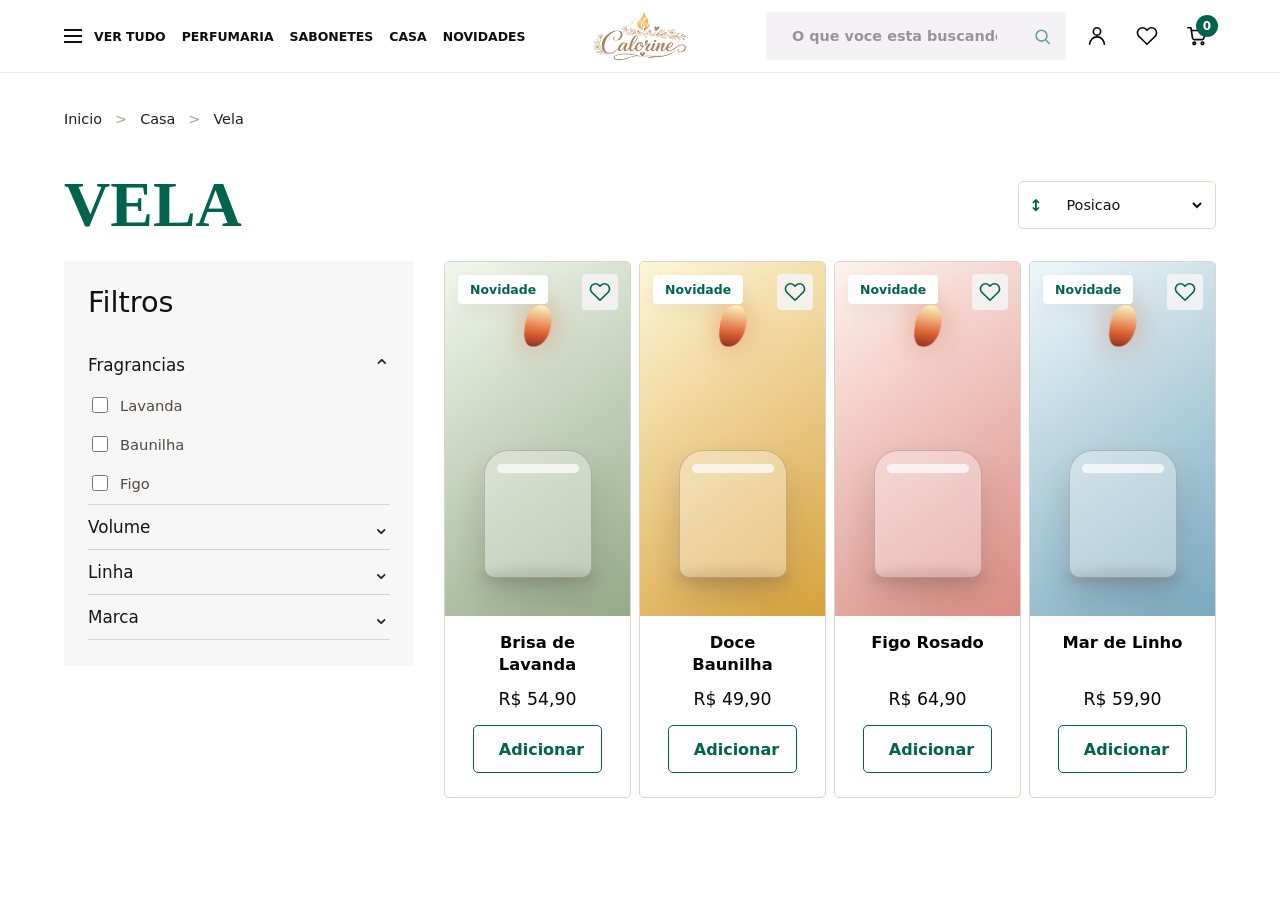
==== index.html @ 2217dedf "first commit" ====
<!doctype html>
<html lang="pt-BR">
  <head>
    <meta charset="UTF-8" />
    <meta name="viewport" content="width=device-width, initial-scale=1.0" />
    <title>Colorine Velas</title>
    <link rel="stylesheet" href="styles.css" />
  </head>
  <body>
    <header class="topbar">
      <nav class="nav-categories" aria-label="Categorias principais">
        <a href="#shop" class="menu-link" data-route="shop" aria-label="Ver tudo">
          <span class="hamburger" aria-hidden="true"></span>
          Ver tudo
        </a>
        <a href="#shop">Perfumaria</a>
        <a href="#shop">Sabonetes</a>
        <a href="#shop">Casa</a>
        <a href="#shop">Novidades</a>
        <a href="#shop">Namorados</a>
        <a href="#admin" class="admin-only" data-route="admin">Velas</a>
      </nav>

      <a class="brand" href="#shop" aria-label="Colorine Velas">
        <img class="brand-logo" src="logo-colorine-transparent.png" alt="Colorine Velas" />
      </a>

      <div class="header-tools">
        <label class="search-box header-search">
          <input id="searchInput" type="search" placeholder="O que voce esta buscando hoje?" />
          <svg aria-hidden="true" viewBox="0 0 24 24">
            <path d="m21 21-4.4-4.4" />
            <circle cx="11" cy="11" r="7" />
          </svg>
        </label>
        <a href="#login" class="header-icon guest-only" data-route="login" aria-label="Entrar">
          <svg aria-hidden="true" viewBox="0 0 24 24"><path d="M20 21a8 8 0 0 0-16 0" /><circle cx="12" cy="7" r="4" /></svg>
        </a>
        <a href="#account" class="header-icon logged-only" data-route="account" aria-label="Minha conta">
          <svg aria-hidden="true" viewBox="0 0 24 24"><path d="M20 21a8 8 0 0 0-16 0" /><circle cx="12" cy="7" r="4" /></svg>
        </a>
        <button class="header-icon logged-only" id="menuLogoutButton" type="button" aria-label="Sair">
          <svg aria-hidden="true" viewBox="0 0 24 24"><path d="M9 21H5a2 2 0 0 1-2-2V5a2 2 0 0 1 2-2h4" /><path d="m16 17 5-5-5-5" /><path d="M21 12H9" /></svg>
        </button>
        <button class="header-icon favorite-button" type="button" aria-label="Favoritos">
          <svg aria-hidden="true" viewBox="0 0 24 24"><path d="M20.8 4.6a5.5 5.5 0 0 0-7.8 0L12 5.6l-1-1a5.5 5.5 0 0 0-7.8 7.8l1 1L12 21l7.8-7.6 1-1a5.5 5.5 0 0 0 0-7.8Z" /></svg>
        </button>
        <button class="cart-button header-icon" id="openCart" type="button" aria-label="Abrir carrinho">
          <svg aria-hidden="true" viewBox="0 0 24 24">
            <path d="M6.2 6h15l-1.7 8.4a2 2 0 0 1-2 1.6H9.1a2 2 0 0 1-2-1.6L5.4 3H2" />
            <circle cx="9" cy="20" r="1.4" />
            <circle cx="18" cy="20" r="1.4" />
          </svg>
          <span id="cartCount">0</span>
        </button>
      </div>
    </header>

    <main>
<section class="screen active shop-screen" id="shopScreen" data-screen="shop">
        <div class="breadcrumb" aria-label="Caminho">
          <a href="#shop">Inicio</a>
          <span>Casa</span>
          <strong>Vela</strong>
        </div>

        <div class="shop-heading">
          <h1>VELA</h1>
          <label class="sort-box">
            <span aria-hidden="true">↕</span>
            <select aria-label="Ordenar produtos">
              <option>Posicao</option>
              <option>Menor preco</option>
              <option>Maior preco</option>
              <option>Novidades</option>
            </select>
          </label>
        </div>

        <div class="shop-layout">
          <aside class="filter-panel" aria-label="Filtros de produtos">
            <h2>Filtros</h2>
            <details open>
              <summary>Fragrancias</summary>
              <label><input type="checkbox" /> Lavanda</label>
              <label><input type="checkbox" /> Baunilha</label>
              <label><input type="checkbox" /> Figo</label>
            </details>
            <details>
              <summary>Volume</summary>
              <label><input type="checkbox" /> 120g</label>
              <label><input type="checkbox" /> 250g</label>
            </details>
            <details>
              <summary>Linha</summary>
              <label><input type="checkbox" /> Classica</label>
              <label><input type="checkbox" /> Presente</label>
            </details>
            <details>
              <summary>Marca</summary>
              <label><input type="checkbox" /> Colorine</label>
            </details>
          </aside>

          <div class="product-grid" id="productGrid"></div>
        </div>
      </section>

      <section class="screen" id="adminScreen" data-screen="admin">
        <div class="section-heading">
          <div>
            <p class="eyebrow">gestao</p>
            <h2>Cadastro de velas</h2>
          </div>
          <span class="session-pill" id="sessionPill">Visitante</span>
        </div>

        <div class="admin-locked" id="adminLocked">
          <p class="eyebrow">acesso restrito</p>
          <h3>Somente administradores podem cadastrar velas.</h3>
          <p class="muted">Entre com a conta administrativa para liberar esta area.</p>
          <a class="primary-action" href="#login">Ir para login</a>
        </div>

        <div class="admin-layout" id="adminLayout">
          <form class="admin-form" id="productForm">
            <input type="hidden" id="productId" />
            <input type="hidden" id="productImageCurrent" />
            <label>
              Nome da vela
              <input id="productName" required maxlength="48" placeholder="Ex: Brisa de Lavanda" />
            </label>
            <label>
              Aroma
              <input id="productScent" required maxlength="48" placeholder="Lavanda, baunilha, capim-limao" />
            </label>
            <div class="field-row">
              <label>
                Preco
                <input id="productPrice" required min="1" step="0.01" type="number" placeholder="49.90" />
              </label>
              <label>
                Estoque
                <input id="productStock" required min="0" step="1" type="number" placeholder="12" />
              </label>
            </div>
            <label>
              Familia de cor
              <select id="productColor">
                <option value="rose">Rosa queimado</option>
                <option value="sage">Verde sÃ¡lvia</option>
                <option value="honey">Mel</option>
                <option value="clay">Argila</option>
                <option value="ocean">Azul suave</option>
              </select>
            </label>
            <label>
              Descricao
              <textarea id="productDescription" required maxlength="160" placeholder="Conte o clima, o tamanho e a proposta da vela"></textarea>
            </label>
            <label>
              Imagem da vela
              <input id="productImage" type="file" accept="image/*" />
            </label>
            <div class="image-preview" id="productImagePreview">Sem imagem selecionada</div>
            <div class="form-actions">
              <button class="primary-action" type="submit">Salvar vela</button>
              <button class="ghost-action" id="clearForm" type="button">Limpar</button>
            </div>
            <p class="form-message" id="productMessage"></p>
          </form>

          <div class="admin-list" id="adminList"></div>
        </div>
      </section>

      <section class="screen" id="loginScreen" data-screen="login">
        <div class="auth-panel">
          <div class="auth-copy">
            <p class="eyebrow">acesso</p>
            <h2>Entrar na loja</h2>
            <p class="muted">Entre com uma conta cadastrada para acompanhar pedidos e agilizar o checkout.</p>
            <a class="auth-switch" href="#register">Ainda nao tenho conta</a>
          </div>
          <form id="loginForm" class="auth-form">
            <label>
              E-mail
              <input id="loginEmail" required type="email" placeholder="voce@email.com" />
            </label>
            <label>
              Senha
              <input id="loginPassword" required minlength="6" type="password" placeholder="Sua senha" />
            </label>
            <button class="primary-action" type="submit">Entrar</button>
            <button class="ghost-action" id="logoutButton" type="button">Sair</button>
            <p class="hint-text">Admin teste: admin@colorine.com / admin123</p>
            <p class="form-message" id="loginMessage"></p>
          </form>
        </div>
      </section>

      <section class="screen" id="registerScreen" data-screen="register">
        <div class="auth-panel">
          <div class="auth-copy">
            <p class="eyebrow">cadastro de usuario</p>
            <h2>Criar conta</h2>
            <p class="muted">Cadastre os dados principais para simular uma area de cliente da loja.</p>
            <a class="auth-switch" href="#login">Ja tenho conta</a>
          </div>
          <form id="registerForm" class="auth-form">
            <div class="field-row">
              <label>
                Nome
                <input id="registerName" required maxlength="70" placeholder="Seu nome" />
              </label>
              <label>
                Telefone
                <input id="registerPhone" required inputmode="tel" maxlength="20" placeholder="(11) 99999-9999" />
              </label>
            </div>
            <label>
              E-mail
              <input id="registerEmail" required type="email" placeholder="voce@email.com" />
            </label>
            <div class="field-row">
              <label>
                Senha
                <input id="registerPassword" required minlength="6" type="password" placeholder="Minimo 6 caracteres" />
              </label>
              <label>
                Confirmar senha
                <input id="registerPasswordConfirm" required minlength="6" type="password" placeholder="Repita a senha" />
              </label>
            </div>
            <div class="address-block">
              <div class="field-row address-zip-row">
                <label>
                  CEP
                  <input id="registerCep" required inputmode="numeric" maxlength="9" placeholder="00000-000" autocomplete="postal-code" />
                </label>
                <label>
                  Numero
                  <input id="registerNumber" required maxlength="12" placeholder="123" autocomplete="address-line2" />
                </label>
              </div>
              <label>
                Rua
                <input id="registerStreet" required maxlength="90" placeholder="Rua" autocomplete="address-line1" />
              </label>
              <div class="field-row">
                <label>
                  Bairro
                  <input id="registerNeighborhood" required maxlength="50" placeholder="Bairro" />
                </label>
                <label>
                  Complemento
                  <input id="registerComplement" maxlength="50" placeholder="Apto, bloco, referencia" />
                </label>
              </div>
              <div class="field-row city-state-row">
                <label>
                  Cidade
                  <input id="registerCity" required maxlength="50" placeholder="Cidade" autocomplete="address-level2" />
                </label>
                <label>
                  UF
                  <input id="registerState" required maxlength="2" placeholder="SP" autocomplete="address-level1" />
                </label>
              </div>
              <p class="hint-text" id="cepMessage">Digite o CEP para preencher o endereco.</p>
            </div>
            <label class="check-field">
              <input id="registerMarketing" type="checkbox" />
              <span>Quero receber novidades e colecoes especiais.</span>
            </label>
            <button class="primary-action" type="submit">Criar conta</button>
            <p class="form-message" id="registerMessage"></p>
          </form>
        </div>
      </section>

      <section class="screen" id="accountScreen" data-screen="account">
        <div class="auth-panel">
          <div class="auth-copy">
            <p class="eyebrow">minha conta</p>
            <h2 id="accountTitle">Conta</h2>
            <p class="muted">Confira os dados da sessao atual e acesse as areas disponiveis para o seu perfil.</p>
          </div>
          <div class="account-summary">
            <div>
              <span>Nome</span>
              <strong id="accountName">-</strong>
            </div>
            <div>
              <span>E-mail</span>
              <strong id="accountEmail">-</strong>
            </div>
            <div>
              <span>Telefone</span>
              <strong id="accountPhone">-</strong>
            </div>
            <div class="account-address-card">
              <span>Endereco</span>
              <div class="account-address-grid">
                <div>
                  <small>CEP</small>
                  <strong id="accountAddressCep">-</strong>
                </div>
                <div>
                  <small>Rua</small>
                  <strong id="accountAddressStreet">-</strong>
                </div>
                <div>
                  <small>Numero</small>
                  <strong id="accountAddressNumber">-</strong>
                </div>
                <div>
                  <small>Bairro</small>
                  <strong id="accountAddressNeighborhood">-</strong>
                </div>
                <div>
                  <small>Complemento</small>
                  <strong id="accountAddressComplement">-</strong>
                </div>
                <div>
                  <small>Cidade/UF</small>
                  <strong id="accountAddressCityState">-</strong>
                </div>
              </div>
            </div>
            <div>
              <span>Perfil</span>
              <strong id="accountRole">-</strong>
            </div>
            <div class="form-actions">
              <a class="primary-action" href="#shop">Ir para loja</a>
              <a class="secondary-action admin-only" href="#admin">Cadastrar velas</a>
            </div>
          </div>
        </div>
      </section>
    </main>

    <aside class="cart-drawer" id="cartDrawer" aria-hidden="true">
      <div class="cart-panel" role="dialog" aria-modal="true" aria-label="Carrinho">
        <div class="cart-header">
          <div>
            <p class="eyebrow">pedido</p>
            <h2>Carrinho</h2>
          </div>
          <button class="icon-button" id="closeCart" type="button" aria-label="Fechar carrinho">
            <svg aria-hidden="true" viewBox="0 0 24 24">
              <path d="M18 6 6 18M6 6l12 12" />
            </svg>
          </button>
        </div>

        <div class="cart-items" id="cartItems"></div>

        <form class="checkout" id="checkoutForm">
          <div class="totals">
            <span>Total</span>
            <strong id="cartTotal">R$ 0,00</strong>
          </div>
          <label>
            Forma de pagamento
            <select id="paymentMethod">
              <option value="pix">Pix</option>
              <option value="card">Cartao de credito</option>
              <option value="boleto">Boleto</option>
            </select>
          </label>
          <label>
            Entrega
            <input id="deliveryAddress" required placeholder="Rua, numero, bairro e cidade" />
          </label>
          <button class="primary-action" type="submit">Finalizar pedido</button>
          <p class="checkout-message" id="checkoutMessage"></p>
        </form>
      </div>
    </aside>

    <template id="productTemplate">
      <article class="product-card">
        <div class="product-art">
          <span class="product-badge">Novidade</span>
          <button class="product-favorite" type="button" aria-label="Adicionar aos favoritos">
            <svg aria-hidden="true" viewBox="0 0 24 24"><path d="M20.8 4.6a5.5 5.5 0 0 0-7.8 0L12 5.6l-1-1a5.5 5.5 0 0 0-7.8 7.8l1 1L12 21l7.8-7.6 1-1a5.5 5.5 0 0 0 0-7.8Z" /></svg>
          </button>
          <img class="product-photo" alt="" />
          <span class="product-flame"></span>
          <span class="product-jar"></span>
        </div>
        <div class="product-info">
          <span class="tag"></span>
          <h3></h3>
          <p></p>
          <div class="product-footer">
            <strong></strong>
            <button type="button">
              <svg aria-hidden="true" viewBox="0 0 24 24"><path d="M6 7h12l-1 13H7L6 7Z" /><path d="M9 7a3 3 0 0 1 6 0" /></svg>
              <span>Adicionar</span>
            </button>
          </div>
        </div>
      </article>
    </template>

    <script src="app.js"></script>
  </body>
</html>
---- styles.css ----
:root {
  --ink: #25211d;
  --muted: #756d65;
  --paper: #fffaf4;
  --panel: #ffffff;
  --line: #eadfd2;
  --accent: #a74435;
  --accent-strong: #7e2f25;
  --sage: #7f9673;
  --honey: #d8a744;
  --ocean: #6f9bb5;
  --shadow: 0 24px 60px rgba(58, 40, 25, 0.14);
}

* {
  box-sizing: border-box;
}

html {
  scroll-behavior: smooth;
}

body {
  margin: 0;
  min-height: 100vh;
  background: var(--paper);
  color: var(--ink);
  font-family: Inter, ui-sans-serif, system-ui, -apple-system, BlinkMacSystemFont, "Segoe UI", sans-serif;
}

button,
input,
select,
textarea {
  font: inherit;
}

a {
  color: inherit;
  text-decoration: none;
}

.topbar {
  position: sticky;
  top: 0;
  z-index: 20;
  display: flex;
  align-items: center;
  justify-content: space-between;
  gap: 18px;
  min-height: 112px;
  padding: 8px clamp(18px, 4vw, 56px);
  border-bottom: 1px solid rgba(234, 223, 210, 0.82);
  background: rgba(255, 250, 244, 0.92);
  backdrop-filter: blur(18px);
}

.brand {
  display: inline-flex;
  align-items: center;
  min-width: 300px;
}

.brand-logo {
  display: block;
  width: clamp(250px, 24vw, 330px);
  height: 96px;
  object-fit: contain;
  object-position: left center;
  filter: drop-shadow(0 5px 10px rgba(92, 63, 39, 0.12));
}

.nav-tabs {
  display: inline-flex;
  align-items: center;
  gap: 4px;
  padding: 4px;
  border: 1px solid var(--line);
  border-radius: 999px;
  background: #fff;
}

.nav-link {
  min-width: 82px;
  padding: 9px 14px;
  border: 0;
  border-radius: 999px;
  background: transparent;
  color: var(--muted);
  cursor: pointer;
  font-size: 0.92rem;
  text-align: center;
}

.nav-link.active {
  background: var(--ink);
  color: #fff;
}

.nav-button {
  font-weight: 400;
}

.cart-button,
.icon-button {
  display: inline-grid;
  place-items: center;
  border: 1px solid var(--line);
  background: #fff;
  color: var(--ink);
  cursor: pointer;
}

.cart-button {
  position: relative;
  width: 48px;
  height: 48px;
  border-radius: 50%;
}

.cart-button svg,
.icon-button svg,
.search-box svg {
  width: 21px;
  height: 21px;
  fill: none;
  stroke: currentColor;
  stroke-width: 2;
  stroke-linecap: round;
  stroke-linejoin: round;
}

.cart-button span {
  position: absolute;
  right: -4px;
  top: -4px;
  min-width: 22px;
  height: 22px;
  padding: 0 6px;
  border-radius: 999px;
  background: var(--accent);
  color: #fff;
  font-size: 0.75rem;
  font-weight: 800;
  line-height: 22px;
}

main {
  padding-bottom: 64px;
}

.hero {
  display: grid;
  grid-template-columns: minmax(0, 1fr) minmax(320px, 0.78fr);
  gap: clamp(28px, 6vw, 80px);
  align-items: center;
  min-height: calc(100vh - 260px);
  padding: clamp(34px, 5vw, 58px) clamp(18px, 4vw, 56px);
  border-bottom: 1px solid var(--line);
}

.hero h1 {
  max-width: 680px;
  margin: 0;
  font-size: clamp(3.4rem, 9vw, 7.9rem);
  line-height: 0.9;
  letter-spacing: 0;
}

.hero p:not(.eyebrow) {
  max-width: 560px;
  color: var(--muted);
  font-size: 1.18rem;
  line-height: 1.7;
}

.hero-actions,
.form-actions {
  display: flex;
  flex-wrap: wrap;
  gap: 12px;
  align-items: center;
  margin-top: 28px;
}

.primary-action,
.secondary-action,
.ghost-action,
.product-footer button {
  display: inline-flex;
  align-items: center;
  justify-content: center;
  min-height: 46px;
  padding: 0 18px;
  border: 1px solid transparent;
  border-radius: 8px;
  cursor: pointer;
  font-weight: 800;
}

.primary-action,
.product-footer button {
  background: var(--accent);
  color: #fff;
}

.primary-action:hover,
.product-footer button:hover {
  background: var(--accent-strong);
}

.secondary-action,
.ghost-action {
  border-color: var(--line);
  background: #fff;
  color: var(--ink);
}

.hero-visual {
  min-height: 500px;
  border-left: 1px solid var(--line);
}

.candle-scene {
  position: relative;
  height: min(52vh, 520px);
  min-height: 440px;
  overflow: hidden;
}

.jar,
.flame,
.label-card {
  position: absolute;
  display: block;
}

.jar {
  bottom: 10%;
  border: 1px solid rgba(69, 52, 38, 0.2);
  border-radius: 28px 28px 12px 12px;
  box-shadow: var(--shadow);
}

.jar::before {
  content: "";
  position: absolute;
  inset: 13px 14px auto;
  height: 10px;
  border-radius: 999px;
  background: rgba(255, 255, 255, 0.65);
}

.jar-tall {
  left: 18%;
  width: 160px;
  height: 310px;
  background: linear-gradient(#f5d2c8, #b95146);
}

.jar-short {
  right: 10%;
  width: 190px;
  height: 230px;
  background: linear-gradient(#d8e0ce, #78926b);
}

.jar-round {
  left: 48%;
  bottom: 4%;
  width: 150px;
  height: 170px;
  background: linear-gradient(#ffe3a8, #d9a43c);
}

.flame {
  width: 38px;
  height: 62px;
  border-radius: 56% 44% 62% 38%;
  background: linear-gradient(#fff8b6, #e05c2c 64%, #9f2f24);
  filter: drop-shadow(0 0 22px rgba(216, 113, 50, 0.46));
  transform: rotate(8deg);
}

.flame-one {
  left: calc(18% + 61px);
  top: 14%;
}

.flame-two {
  right: calc(10% + 76px);
  top: 28%;
}

.flame-three {
  left: calc(48% + 57px);
  top: 45%;
}

.label-card {
  right: 22%;
  top: 8%;
  padding: 14px 16px;
  border: 1px solid var(--line);
  border-radius: 8px;
  background: rgba(255, 255, 255, 0.78);
  box-shadow: var(--shadow);
  color: var(--muted);
  line-height: 1.55;
}

.screen {
  display: none;
  padding: 54px clamp(18px, 4vw, 56px);
}

.screen.active {
  display: block;
}

.section-heading {
  display: flex;
  align-items: end;
  justify-content: space-between;
  gap: 18px;
  margin-bottom: 26px;
}

.eyebrow {
  margin: 0 0 9px;
  color: var(--accent);
  font-size: 0.78rem;
  font-weight: 900;
  letter-spacing: 0;
  text-transform: uppercase;
}

h2 {
  margin: 0;
  font-size: clamp(1.8rem, 3vw, 2.7rem);
  letter-spacing: 0;
}

.search-box {
  display: flex;
  align-items: center;
  gap: 10px;
  width: min(100%, 380px);
  min-height: 48px;
  padding: 0 14px;
  border: 1px solid var(--line);
  border-radius: 8px;
  background: #fff;
  color: var(--muted);
}

.search-box input {
  width: 100%;
  border: 0;
  outline: 0;
  background: transparent;
  color: var(--ink);
}

.product-grid {
  display: grid;
  grid-template-columns: repeat(auto-fit, minmax(245px, 1fr));
  gap: 18px;
}

.product-card {
  overflow: hidden;
  border: 1px solid var(--line);
  border-radius: 8px;
  background: var(--panel);
  box-shadow: 0 10px 28px rgba(70, 47, 31, 0.08);
}

.product-art {
  position: relative;
  min-height: 225px;
  background: #f4eee6;
}

.product-photo {
  position: absolute;
  inset: 0;
  z-index: 2;
  display: none;
  width: 100%;
  height: 100%;
  object-fit: cover;
}

.product-card.has-photo .product-photo {
  display: block;
}

.product-card.has-photo .product-flame,
.product-card.has-photo .product-jar,
.product-card.has-photo .product-art::after {
  display: none;
}

.product-art::after {
  content: "";
  position: absolute;
  inset: auto 18% 30px;
  height: 18px;
  border-radius: 50%;
  background: rgba(75, 55, 40, 0.12);
  filter: blur(4px);
}

.product-card[data-color="rose"] .product-art {
  background: linear-gradient(145deg, #fff3ed, #d98b82);
}

.product-card[data-color="sage"] .product-art {
  background: linear-gradient(145deg, #f2f7ed, #95aa87);
}

.product-card[data-color="honey"] .product-art {
  background: linear-gradient(145deg, #fff6d7, #d7a23c);
}

.product-card[data-color="clay"] .product-art {
  background: linear-gradient(145deg, #f9eee4, #b76b4f);
}

.product-card[data-color="ocean"] .product-art {
  background: linear-gradient(145deg, #eef7fb, #7aa9bf);
}

.product-jar {
  position: absolute;
  left: 50%;
  bottom: 38px;
  width: 108px;
  height: 128px;
  border: 1px solid rgba(43, 32, 25, 0.22);
  border-radius: 24px 24px 10px 10px;
  background: rgba(255, 255, 255, 0.34);
  box-shadow: 0 18px 32px rgba(48, 34, 24, 0.16);
  transform: translateX(-50%);
}

.product-jar::before {
  content: "";
  position: absolute;
  inset: 13px 12px auto;
  height: 9px;
  border-radius: 999px;
  background: rgba(255, 255, 255, 0.72);
}

.product-flame {
  position: absolute;
  left: 50%;
  top: 43px;
  width: 26px;
  height: 42px;
  border-radius: 56% 44% 64% 36%;
  background: linear-gradient(#fff8bf, #de6334 66%, #943226);
  filter: drop-shadow(0 0 16px rgba(202, 93, 40, 0.52));
  transform: translateX(-50%) rotate(7deg);
}

.product-info {
  padding: 18px;
}

.tag {
  display: inline-flex;
  max-width: 100%;
  margin-bottom: 10px;
  color: var(--accent);
  font-size: 0.78rem;
  font-weight: 900;
  text-transform: uppercase;
}

.product-info h3 {
  margin: 0 0 10px;
  font-size: 1.18rem;
}

.product-info p {
  min-height: 68px;
  margin: 0;
  color: var(--muted);
  line-height: 1.5;
}

.product-footer {
  display: flex;
  align-items: center;
  justify-content: space-between;
  gap: 12px;
  margin-top: 18px;
}

.product-footer strong {
  font-size: 1.18rem;
}

.product-footer button {
  min-width: 112px;
}

.admin-layout {
  display: grid;
  grid-template-columns: minmax(280px, 430px) minmax(0, 1fr);
  gap: 22px;
  align-items: start;
}

.admin-layout.locked,
.admin-only.hidden,
.guest-only.hidden,
.logged-only.hidden {
  display: none;
}

.admin-locked {
  display: none;
  max-width: 620px;
  padding: 26px;
  border: 1px solid var(--line);
  border-radius: 8px;
  background: #fff;
  box-shadow: 0 10px 28px rgba(70, 47, 31, 0.08);
}

.admin-locked.visible {
  display: grid;
  gap: 12px;
}

.admin-locked h3 {
  margin: 0;
  font-size: 1.45rem;
}

.admin-form,
.auth-panel,
.cart-panel,
.admin-item {
  border: 1px solid var(--line);
  border-radius: 8px;
  background: #fff;
  box-shadow: 0 10px 28px rgba(70, 47, 31, 0.08);
}

.admin-form,
.auth-panel {
  padding: 22px;
}

.admin-form,
.auth-form,
.checkout {
  display: grid;
  gap: 14px;
}

label {
  display: grid;
  gap: 8px;
  color: var(--muted);
  font-size: 0.9rem;
  font-weight: 700;
}

input,
select,
textarea {
  width: 100%;
  min-height: 46px;
  border: 1px solid var(--line);
  border-radius: 8px;
  background: #fffaf6;
  color: var(--ink);
  outline: 0;
  padding: 0 12px;
}

textarea {
  min-height: 108px;
  padding-top: 12px;
  resize: vertical;
}

input:focus,
select:focus,
textarea:focus {
  border-color: var(--accent);
  box-shadow: 0 0 0 3px rgba(167, 68, 53, 0.12);
}

.address-block {
  display: grid;
  gap: 12px;
  padding: 14px;
  border: 1px solid var(--line);
  border-radius: 8px;
  background: #fffaf6;
}

.address-zip-row {
  grid-template-columns: minmax(150px, 0.8fr) minmax(110px, 0.55fr);
}

.city-state-row {
  grid-template-columns: minmax(180px, 1fr) minmax(72px, 0.35fr);
}

#cepMessage.error {
  color: var(--accent-strong);
}
.field-row {
  display: grid;
  grid-template-columns: 1fr 1fr;
  gap: 12px;
}

.admin-list {
  display: grid;
  gap: 12px;
}

.admin-item {
  display: grid;
  grid-template-columns: 1fr auto;
  gap: 16px;
  padding: 16px;
}

.admin-item h3 {
  margin: 0 0 6px;
}

.admin-item p {
  margin: 0;
  color: var(--muted);
}

.admin-actions {
  display: flex;
  gap: 8px;
}

.small-button {
  min-width: 42px;
  height: 42px;
  border: 1px solid var(--line);
  border-radius: 8px;
  background: #fffaf6;
  cursor: pointer;
}

.session-pill {
  display: inline-flex;
  align-items: center;
  min-height: 34px;
  padding: 0 12px;
  border: 1px solid var(--line);
  border-radius: 999px;
  background: #fff;
  color: var(--muted);
  font-size: 0.85rem;
  font-weight: 800;
}

.auth-panel {
  display: grid;
  grid-template-columns: minmax(0, 0.85fr) minmax(280px, 1fr);
  gap: 28px;
  align-items: center;
  max-width: 960px;
  margin: 0 auto;
}

.auth-copy {
  display: grid;
  align-content: start;
  gap: 12px;
}

.account-summary {
  display: grid;
  gap: 14px;
}

.account-summary > div:not(.form-actions) {
  display: grid;
  gap: 7px;
  padding: 14px;
  border: 1px solid var(--line);
  border-radius: 8px;
  background: #fffaf6;
}

.account-address-card {
  grid-column: 1 / -1;
}

.account-address-grid {
  display: grid;
  grid-template-columns: repeat(2, minmax(0, 1fr));
  gap: 10px;
}

.account-address-grid div {
  display: grid;
  gap: 5px;
  min-width: 0;
}

.account-address-grid small {
  color: var(--muted);
  font-size: 0.74rem;
  font-weight: 800;
  text-transform: uppercase;
}
.account-summary span {
  color: var(--muted);
  font-size: 0.82rem;
  font-weight: 800;
  text-transform: uppercase;
}

.account-summary strong {
  overflow-wrap: anywhere;
}

.auth-switch {
  display: inline-flex;
  align-items: center;
  width: fit-content;
  min-height: 38px;
  padding: 0 13px;
  border: 1px solid var(--line);
  border-radius: 8px;
  background: #fffaf6;
  color: var(--accent);
  font-size: 0.9rem;
  font-weight: 900;
}

.check-field {
  display: flex;
  align-items: center;
  gap: 10px;
}

.check-field input {
  width: 18px;
  min-height: 18px;
  accent-color: var(--accent);
}

.image-preview {
  display: grid;
  min-height: 96px;
  place-items: center;
  overflow: hidden;
  border: 1px dashed var(--line);
  border-radius: 8px;
  background: #fffaf6;
  color: var(--muted);
  font-size: 0.88rem;
  font-weight: 700;
}

.image-preview img {
  width: 100%;
  max-height: 180px;
  object-fit: cover;
}

.form-message {
  min-height: 22px;
  margin: 0;
  color: var(--sage);
  font-weight: 800;
  line-height: 1.45;
}

.form-message.error {
  color: var(--accent-strong);
}

.hint-text {
  margin: 0;
  color: var(--muted);
  font-size: 0.84rem;
  line-height: 1.45;
}

.muted {
  color: var(--muted);
  line-height: 1.6;
}

.cart-drawer {
  position: fixed;
  inset: 0;
  z-index: 40;
  display: none;
  justify-content: end;
  background: rgba(37, 33, 29, 0.36);
}

.cart-drawer.open {
  display: flex;
}

.cart-panel {
  display: grid;
  grid-template-rows: auto 1fr auto;
  width: min(100vw, 430px);
  min-height: 100vh;
  padding: 22px;
}

.cart-header {
  display: flex;
  align-items: start;
  justify-content: space-between;
  gap: 18px;
}

.icon-button {
  width: 42px;
  height: 42px;
  border-radius: 8px;
}

.cart-items {
  display: grid;
  align-content: start;
  gap: 12px;
  overflow: auto;
  padding: 18px 0;
}

.cart-item {
  display: grid;
  grid-template-columns: 1fr auto;
  gap: 12px;
  padding: 14px;
  border: 1px solid var(--line);
  border-radius: 8px;
  background: #fffaf6;
}

.cart-item h3 {
  margin: 0 0 6px;
  font-size: 1rem;
}

.cart-item p {
  margin: 0;
  color: var(--muted);
}

.quantity {
  display: inline-flex;
  align-items: center;
  gap: 8px;
}

.quantity button {
  width: 32px;
  height: 32px;
  border: 1px solid var(--line);
  border-radius: 8px;
  background: #fff;
  cursor: pointer;
}

.totals {
  display: flex;
  justify-content: space-between;
  padding: 16px 0;
  border-top: 1px solid var(--line);
  font-size: 1.2rem;
}

.checkout-message {
  min-height: 22px;
  margin: 0;
  color: var(--sage);
  font-weight: 800;
}

.empty-state {
  padding: 28px;
  border: 1px dashed var(--line);
  border-radius: 8px;
  color: var(--muted);
  text-align: center;
}

@media (max-width: 860px) {
  .topbar {
    flex-wrap: wrap;
  }

  .brand {
    min-width: auto;
  }

  .brand-logo {
    width: 210px;
    height: 84px;
  }

  .nav-tabs {
    order: 3;
    width: 100%;
  }

  .nav-link {
    flex: 1;
    min-width: 0;
    padding-right: 8px;
    padding-left: 8px;
  }

  .hero,
  .admin-layout,
  .auth-panel {
    grid-template-columns: 1fr;
  }

  .hero {
    min-height: auto;
    padding-top: 28px;
    padding-bottom: 22px;
  }

  .hero-visual {
    min-height: 172px;
    border-left: 0;
    border-top: 1px solid var(--line);
  }

  .candle-scene {
    height: 172px;
    min-height: 172px;
  }

  .jar {
    transform: scale(0.55);
    transform-origin: bottom center;
  }

  .jar-tall {
    left: 8%;
    bottom: -4%;
  }

  .jar-short {
    right: 2%;
    bottom: -4%;
  }

  .jar-round {
    left: 45%;
    bottom: -8%;
  }

  .flame-one {
    left: calc(8% + 61px);
    top: 2%;
  }

  .flame-two {
    right: calc(2% + 76px);
    top: 14%;
  }

  .flame-three {
    left: calc(45% + 57px);
    top: 28%;
  }

  .section-heading {
    align-items: stretch;
    flex-direction: column;
  }

  .search-box {
    width: 100%;
  }
}

@media (max-width: 560px) {
  .field-row,
  .admin-item {
    grid-template-columns: 1fr;
  }

  .admin-actions,
  .product-footer {
    align-items: stretch;
    flex-direction: column;
  }

  .product-footer button,
  .primary-action,
  .secondary-action,
  .ghost-action {
    width: 100%;
  }

  .hero h1 {
    font-size: 2.95rem;
  }

  .hero p:not(.eyebrow) {
    font-size: 1rem;
    line-height: 1.55;
  }

  .hero-actions {
    margin-top: 22px;
  }

  .label-card {
    display: none;
  }
}

/* Clean storefront refresh */
:root {
  --ink: #111111;
  --muted: #6f6b68;
  --paper: #ffffff;
  --panel: #ffffff;
  --line: #dedad4;
  --accent: #00634d;
  --accent-strong: #004736;
  --sage: #7f9673;
  --honey: #b79b45;
  --ocean: #6f9bb5;
  --shadow: none;
}

body {
  background: #fff;
}

.topbar {
  display: grid;
  grid-template-columns: minmax(360px, 1fr) auto minmax(360px, 1fr);
  gap: 20px;
  min-height: 72px;
  padding: 10px clamp(18px, 5vw, 88px);
  border-bottom: 1px solid #eee9e2;
  background: rgba(255, 255, 255, 0.96);
  backdrop-filter: blur(14px);
}

.nav-categories,
.header-tools {
  display: flex;
  align-items: center;
  min-width: 0;
}

.nav-categories {
  gap: clamp(14px, 1.6vw, 24px);
  font-size: 0.86rem;
  font-weight: 800;
  text-transform: uppercase;
  white-space: nowrap;
}

.nav-categories a {
  color: #0d0d0d;
}

.menu-link {
  display: inline-flex;
  align-items: center;
  gap: 12px;
}

.hamburger,
.hamburger::before,
.hamburger::after {
  display: block;
  width: 18px;
  height: 2px;
  background: #111;
}

.hamburger {
  position: relative;
}

.hamburger::before,
.hamburger::after {
  content: "";
  position: absolute;
  left: 0;
}

.hamburger::before {
  top: -6px;
}

.hamburger::after {
  top: 6px;
}

.brand {
  justify-content: center;
  min-width: 0;
}

.brand-logo {
  width: clamp(150px, 13vw, 210px);
  height: 52px;
  object-position: center;
  filter: none;
}

.header-tools {
  justify-content: flex-end;
  gap: 12px;
}

.header-search {
  width: min(100%, 300px);
  min-height: 48px;
  border: 0;
  border-radius: 4px;
  background: #f5f2f6;
}

.header-search input::placeholder {
  color: #9a9298;
  font-weight: 700;
}

.header-search svg {
  color: #659f93;
}

.header-icon,
.cart-button.header-icon {
  position: relative;
  display: inline-grid;
  place-items: center;
  width: 38px;
  height: 38px;
  border: 0;
  border-radius: 0;
  background: transparent;
  color: #050505;
  cursor: pointer;
}

.header-icon svg,
.product-favorite svg,
.product-footer button svg {
  width: 22px;
  height: 22px;
  fill: none;
  stroke: currentColor;
  stroke-width: 1.8;
  stroke-linecap: round;
  stroke-linejoin: round;
}

.cart-button span {
  right: -2px;
  top: -2px;
  background: var(--accent);
}

main {
  padding-bottom: 56px;
}

.screen {
  padding: 34px clamp(18px, 5vw, 88px) 56px;
}

.shop-screen {
  display: block;
}

.breadcrumb {
  display: flex;
  align-items: center;
  gap: 13px;
  margin: 4px 0 46px;
  color: #1f1f1f;
  font-size: 0.9rem;
}

.breadcrumb span::before,
.breadcrumb strong::before {
  content: ">";
  margin-right: 13px;
  color: #aaa39d;
  font-weight: 400;
}

.breadcrumb strong {
  font-weight: 500;
}

.shop-heading {
  display: flex;
  align-items: center;
  justify-content: space-between;
  gap: 24px;
  margin-bottom: 24px;
}

.shop-heading h1 {
  margin: 0;
  color: var(--accent);
  font-family: Georgia, "Times New Roman", serif;
  font-size: clamp(2.8rem, 5vw, 4.1rem);
  line-height: 1;
  letter-spacing: 0;
}

.sort-box {
  display: flex;
  align-items: center;
  gap: 8px;
  min-width: 198px;
  min-height: 40px;
  padding: 0 10px;
  border: 1px solid #dedad4;
  border-radius: 5px;
  background: #fff;
  color: #1e1e1e;
  font-weight: 500;
}

.sort-box span {
  font-size: 0.88rem;
}

.sort-box select {
  flex: 1;
  min-width: 0;
  border: 0;
  outline: 0;
  background: transparent;
}

.shop-layout {
  display: grid;
  grid-template-columns: 350px minmax(0, 1fr);
  gap: 30px;
  align-items: start;
}

.filter-panel {
  position: sticky;
  top: 92px;
  padding: 24px 24px 26px;
  background: #f7f7f7;
}

.filter-panel h2 {
  margin: 0 0 24px;
  font-size: 1.8rem;
  font-weight: 400;
}

.filter-panel details {
  border-bottom: 1px solid #d7d4d1;
}

.filter-panel summary {
  display: flex;
  align-items: center;
  justify-content: space-between;
  min-height: 44px;
  color: #151515;
  cursor: pointer;
  font-size: 1.05rem;
  list-style: none;
}

.filter-panel summary::-webkit-details-marker {
  display: none;
}

.filter-panel summary::after {
  content: "⌄";
  color: #222;
  font-size: 1.3rem;
  line-height: 1;
}

.filter-panel details[open] summary::after {
  transform: rotate(180deg);
}

.filter-panel label {
  display: flex;
  align-items: center;
  gap: 9px;
  padding: 7px 0 10px;
  color: #4c4946;
  font-size: 0.92rem;
  font-weight: 500;
}

.product-grid {
  grid-template-columns: repeat(4, minmax(0, 1fr));
  gap: 8px;
}

.product-card {
  position: relative;
  border: 1px solid #d8d4cf;
  border-radius: 5px;
  box-shadow: none;
}

.product-art {
  min-height: 354px;
  background: #f8f6f3;
}

.product-photo {
  display: block;
  background: #f8f6f3;
}

.product-card:not(.has-photo) .product-photo {
  display: none;
}

.product-badge {
  position: absolute;
  top: 13px;
  left: 13px;
  z-index: 4;
  padding: 7px 12px;
  border-radius: 4px;
  background: #fff;
  color: var(--accent);
  font-size: 0.78rem;
  font-weight: 800;
  box-shadow: 0 8px 18px rgba(0, 0, 0, 0.04);
}

.product-favorite {
  position: absolute;
  top: 12px;
  right: 12px;
  z-index: 5;
  display: inline-grid;
  place-items: center;
  width: 36px;
  height: 36px;
  border: 0;
  border-radius: 4px;
  background: rgba(245, 245, 245, 0.88);
  color: var(--accent);
  cursor: pointer;
}

.product-info {
  padding: 16px 28px 24px;
  text-align: center;
}

.tag {
  display: none;
}

.product-info h3 {
  min-height: 45px;
  margin: 0 0 10px;
  color: #050505;
  font-size: 1.02rem;
  font-weight: 600;
  line-height: 1.35;
}

.product-info p {
  display: none;
}

.product-footer {
  display: grid;
  gap: 16px;
  margin-top: 12px;
}

.product-footer strong {
  color: #050505;
  font-size: 1.08rem;
  font-weight: 500;
}

.product-footer button {
  gap: 8px;
  width: 100%;
  min-height: 48px;
  border: 1px solid var(--accent);
  border-radius: 5px;
  background: #fff;
  color: var(--accent);
  font-weight: 700;
}

.product-footer button:hover {
  background: var(--accent);
  color: #fff;
}

.product-footer button:disabled {
  border-color: #b8b2ac;
  color: #8a8580;
  background: #fff;
}

.admin-form,
.auth-panel,
.cart-panel,
.admin-item {
  box-shadow: none;
}

@media (max-width: 1180px) {
  .topbar {
    grid-template-columns: 1fr auto;
  }

  .nav-categories {
    order: 3;
    grid-column: 1 / -1;
    overflow-x: auto;
    padding-bottom: 4px;
  }

  .header-tools {
    min-width: 0;
  }

  .shop-layout {
    grid-template-columns: 280px minmax(0, 1fr);
  }

  .product-grid {
    grid-template-columns: repeat(3, minmax(0, 1fr));
  }
}

@media (max-width: 860px) {
  .topbar {
    display: grid;
    grid-template-columns: 1fr auto;
    min-height: auto;
  }

  .brand-logo {
    width: 168px;
    height: 48px;
  }

  .header-tools {
    grid-column: 1 / -1;
    justify-content: stretch;
  }

  .header-search {
    flex: 1;
    width: auto;
  }

  .shop-heading {
    align-items: flex-start;
    flex-direction: column;
  }

  .shop-layout {
    grid-template-columns: 1fr;
  }

  .filter-panel {
    position: static;
  }

  .product-grid {
    grid-template-columns: repeat(2, minmax(0, 1fr));
  }

  .product-art {
    min-height: 260px;
  }
}

@media (max-width: 560px) {
  .screen {
    padding-right: 14px;
    padding-left: 14px;
  }

  .header-icon.favorite-button,
  .header-icon.logged-only,
  .header-icon.guest-only {
    width: 34px;
  }

  .product-grid {
    grid-template-columns: 1fr;
  }

  .product-art {
    min-height: 330px;
  }
}

/* Storefront polish */
@media (min-width: 1181px) {
  .topbar {
    grid-template-columns: minmax(0, 1fr) 170px minmax(330px, 1fr);
  }

  .nav-categories {
    gap: 16px;
    overflow: hidden;
    font-size: 0.78rem;
  }

  .brand-logo {
    width: 152px;
  }
}

.filter-panel input[type="checkbox"] {
  flex: 0 0 auto;
  width: 16px;
  min-height: 16px;
  height: 16px;
  accent-color: var(--accent);
}

.filter-panel label {
  justify-content: flex-start;
}

.sort-box span {
  flex: 0 0 auto;
  color: var(--accent);
  font-size: 1rem;
  font-weight: 700;
}
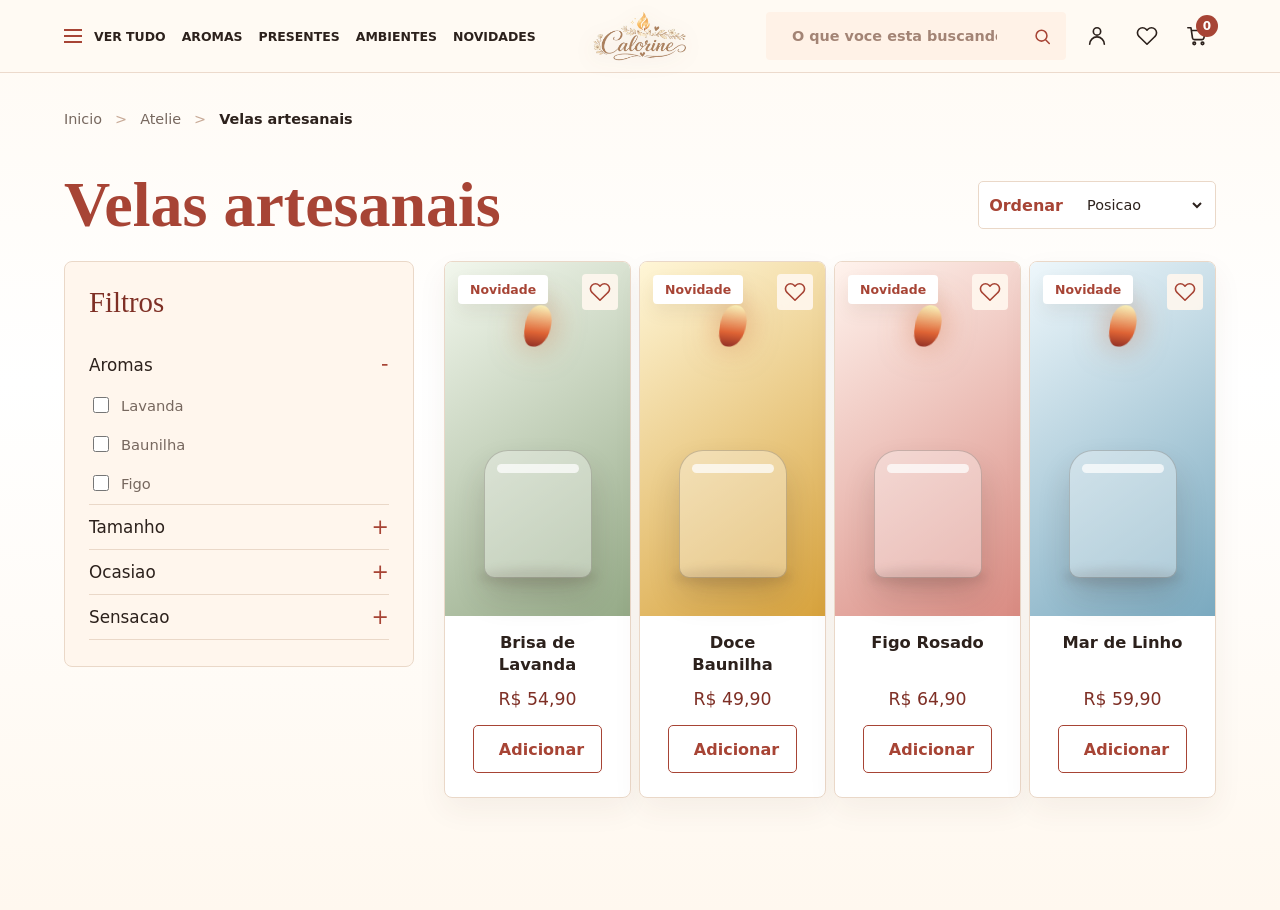
==== commit d139d1a1: "Atualziando" ====
--- a/index.html
+++ b/index.html
@@ -1,4 +1,4 @@
-<!doctype html>
+﻿<!doctype html>
 <html lang="pt-BR">
   <head>
     <meta charset="UTF-8" />
@@ -13,11 +13,11 @@
           <span class="hamburger" aria-hidden="true"></span>
           Ver tudo
         </a>
-        <a href="#shop">Perfumaria</a>
-        <a href="#shop">Sabonetes</a>
-        <a href="#shop">Casa</a>
+        <a href="#shop">Aromas</a>
+        <a href="#shop">Presentes</a>
+        <a href="#shop">Ambientes</a>
         <a href="#shop">Novidades</a>
-        <a href="#shop">Namorados</a>
+        <a href="#shop">Kits</a>
         <a href="#admin" class="admin-only" data-route="admin">Velas</a>
       </nav>
 
@@ -60,14 +60,14 @@
 <section class="screen active shop-screen" id="shopScreen" data-screen="shop">
         <div class="breadcrumb" aria-label="Caminho">
           <a href="#shop">Inicio</a>
-          <span>Casa</span>
-          <strong>Vela</strong>
+          <span>Atelie</span>
+          <strong>Velas artesanais</strong>
         </div>
 
         <div class="shop-heading">
-          <h1>VELA</h1>
+          <h1>Velas artesanais</h1>
           <label class="sort-box">
-            <span aria-hidden="true">↕</span>
+            <span aria-hidden="true">Ordenar</span>
             <select aria-label="Ordenar produtos">
               <option>Posicao</option>
               <option>Menor preco</option>
@@ -81,24 +81,25 @@
           <aside class="filter-panel" aria-label="Filtros de produtos">
             <h2>Filtros</h2>
             <details open>
-              <summary>Fragrancias</summary>
+              <summary>Aromas</summary>
               <label><input type="checkbox" /> Lavanda</label>
               <label><input type="checkbox" /> Baunilha</label>
               <label><input type="checkbox" /> Figo</label>
             </details>
             <details>
-              <summary>Volume</summary>
+              <summary>Tamanho</summary>
               <label><input type="checkbox" /> 120g</label>
               <label><input type="checkbox" /> 250g</label>
             </details>
             <details>
-              <summary>Linha</summary>
+              <summary>Ocasiao</summary>
               <label><input type="checkbox" /> Classica</label>
               <label><input type="checkbox" /> Presente</label>
             </details>
             <details>
-              <summary>Marca</summary>
-              <label><input type="checkbox" /> Colorine</label>
+              <summary>Sensacao</summary>
+              <label><input type="checkbox" /> Relaxante</label>
+              <label><input type="checkbox" /> Aconchegante</label>
             </details>
           </aside>
 
@@ -148,7 +149,7 @@
               Familia de cor
               <select id="productColor">
                 <option value="rose">Rosa queimado</option>
-                <option value="sage">Verde sÃ¡lvia</option>
+                <option value="sage">Verde salvia</option>
                 <option value="honey">Mel</option>
                 <option value="clay">Argila</option>
                 <option value="ocean">Azul suave</option>
--- a/styles.css
+++ b/styles.css
@@ -1,4 +1,4 @@
-:root {
+﻿:root {
   --ink: #25211d;
   --muted: #756d65;
   --paper: #fffaf4;
@@ -1036,21 +1036,21 @@
 
 /* Clean storefront refresh */
 :root {
-  --ink: #111111;
-  --muted: #6f6b68;
-  --paper: #ffffff;
+  --ink: #2c211c;
+  --muted: #77685f;
+  --paper: #fff8ef;
   --panel: #ffffff;
-  --line: #dedad4;
-  --accent: #00634d;
-  --accent-strong: #004736;
+  --line: #ead8c8;
+  --accent: #a74435;
+  --accent-strong: #7e2f25;
   --sage: #7f9673;
-  --honey: #b79b45;
+  --honey: #d8a744;
   --ocean: #6f9bb5;
-  --shadow: none;
+  --shadow: 0 18px 44px rgba(92, 58, 38, 0.1);
 }
 
 body {
-  background: #fff;
+  background: linear-gradient(180deg, #fffaf3 0%, #fff 42%, #fff8ef 100%);
 }
 
 .topbar {
@@ -1059,8 +1059,8 @@
   gap: 20px;
   min-height: 72px;
   padding: 10px clamp(18px, 5vw, 88px);
-  border-bottom: 1px solid #eee9e2;
-  background: rgba(255, 255, 255, 0.96);
+  border-bottom: 1px solid rgba(234, 216, 200, 0.9);
+  background: rgba(255, 250, 243, 0.96);
   backdrop-filter: blur(14px);
 }
 
@@ -1080,7 +1080,11 @@
 }
 
 .nav-categories a {
-  color: #0d0d0d;
+  color: var(--ink);
+}
+
+.nav-categories a:hover {
+  color: var(--accent);
 }
 
 .menu-link {
@@ -1095,7 +1099,7 @@
   display: block;
   width: 18px;
   height: 2px;
-  background: #111;
+  background: var(--accent);
 }
 
 .hamburger {
@@ -1126,7 +1130,7 @@
   width: clamp(150px, 13vw, 210px);
   height: 52px;
   object-position: center;
-  filter: none;
+  filter: drop-shadow(0 5px 10px rgba(92, 63, 39, 0.1));
 }
 
 .header-tools {
@@ -1139,16 +1143,16 @@
   min-height: 48px;
   border: 0;
   border-radius: 4px;
-  background: #f5f2f6;
+  background: #fff2e7;
 }
 
 .header-search input::placeholder {
-  color: #9a9298;
+  color: #a38475;
   font-weight: 700;
 }
 
 .header-search svg {
-  color: #659f93;
+  color: var(--accent);
 }
 
 .header-icon,
@@ -1161,8 +1165,13 @@
   border: 0;
   border-radius: 0;
   background: transparent;
-  color: #050505;
+  color: var(--ink);
   cursor: pointer;
+}
+
+.header-icon:hover,
+.cart-button.header-icon:hover {
+  color: var(--accent);
 }
 
 .header-icon svg,
@@ -1200,7 +1209,7 @@
   align-items: center;
   gap: 13px;
   margin: 4px 0 46px;
-  color: #1f1f1f;
+  color: var(--muted);
   font-size: 0.9rem;
 }
 
@@ -1208,12 +1217,13 @@
 .breadcrumb strong::before {
   content: ">";
   margin-right: 13px;
-  color: #aaa39d;
+  color: #c8aa97;
   font-weight: 400;
 }
 
 .breadcrumb strong {
-  font-weight: 500;
+  color: var(--ink);
+  font-weight: 600;
 }
 
 .shop-heading {
@@ -1240,10 +1250,10 @@
   min-width: 198px;
   min-height: 40px;
   padding: 0 10px;
-  border: 1px solid #dedad4;
+  border: 1px solid var(--line);
   border-radius: 5px;
   background: #fff;
-  color: #1e1e1e;
+  color: var(--ink);
   font-weight: 500;
 }
 
@@ -1270,17 +1280,21 @@
   position: sticky;
   top: 92px;
   padding: 24px 24px 26px;
-  background: #f7f7f7;
+  border: 1px solid var(--line);
+  border-radius: 8px;
+  background: #fff6ed;
 }
 
 .filter-panel h2 {
   margin: 0 0 24px;
+  color: var(--accent-strong);
+  font-family: Georgia, "Times New Roman", serif;
   font-size: 1.8rem;
   font-weight: 400;
 }
 
 .filter-panel details {
-  border-bottom: 1px solid #d7d4d1;
+  border-bottom: 1px solid #ead8c8;
 }
 
 .filter-panel summary {
@@ -1288,7 +1302,7 @@
   align-items: center;
   justify-content: space-between;
   min-height: 44px;
-  color: #151515;
+  color: var(--ink);
   cursor: pointer;
   font-size: 1.05rem;
   list-style: none;
@@ -1299,13 +1313,14 @@
 }
 
 .filter-panel summary::after {
-  content: "⌄";
-  color: #222;
+  content: "+";
+  color: var(--accent);
   font-size: 1.3rem;
   line-height: 1;
 }
 
 .filter-panel details[open] summary::after {
+  content: "-";
   transform: rotate(180deg);
 }
 
@@ -1314,7 +1329,7 @@
   align-items: center;
   gap: 9px;
   padding: 7px 0 10px;
-  color: #4c4946;
+  color: var(--muted);
   font-size: 0.92rem;
   font-weight: 500;
 }
@@ -1326,19 +1341,20 @@
 
 .product-card {
   position: relative;
-  border: 1px solid #d8d4cf;
-  border-radius: 5px;
-  box-shadow: none;
+  overflow: hidden;
+  border: 1px solid var(--line);
+  border-radius: 8px;
+  box-shadow: 0 12px 30px rgba(92, 58, 38, 0.06);
 }
 
 .product-art {
   min-height: 354px;
-  background: #f8f6f3;
+  background: #fbf0e5;
 }
 
 .product-photo {
   display: block;
-  background: #f8f6f3;
+  background: #fbf0e5;
 }
 
 .product-card:not(.has-photo) .product-photo {
@@ -1356,7 +1372,7 @@
   color: var(--accent);
   font-size: 0.78rem;
   font-weight: 800;
-  box-shadow: 0 8px 18px rgba(0, 0, 0, 0.04);
+  box-shadow: 0 8px 18px rgba(92, 58, 38, 0.08);
 }
 
 .product-favorite {
@@ -1370,7 +1386,7 @@
   height: 36px;
   border: 0;
   border-radius: 4px;
-  background: rgba(245, 245, 245, 0.88);
+  background: rgba(255, 248, 239, 0.9);
   color: var(--accent);
   cursor: pointer;
 }
@@ -1387,7 +1403,7 @@
 .product-info h3 {
   min-height: 45px;
   margin: 0 0 10px;
-  color: #050505;
+  color: var(--ink);
   font-size: 1.02rem;
   font-weight: 600;
   line-height: 1.35;
@@ -1404,7 +1420,7 @@
 }
 
 .product-footer strong {
-  color: #050505;
+  color: var(--accent-strong);
   font-size: 1.08rem;
   font-weight: 500;
 }
@@ -1426,8 +1442,8 @@
 }
 
 .product-footer button:disabled {
-  border-color: #b8b2ac;
-  color: #8a8580;
+  border-color: #d9c7b8;
+  color: #a39184;
   background: #fff;
 }
 
@@ -1562,4 +1578,4 @@
   color: var(--accent);
   font-size: 1rem;
   font-weight: 700;
-}+}
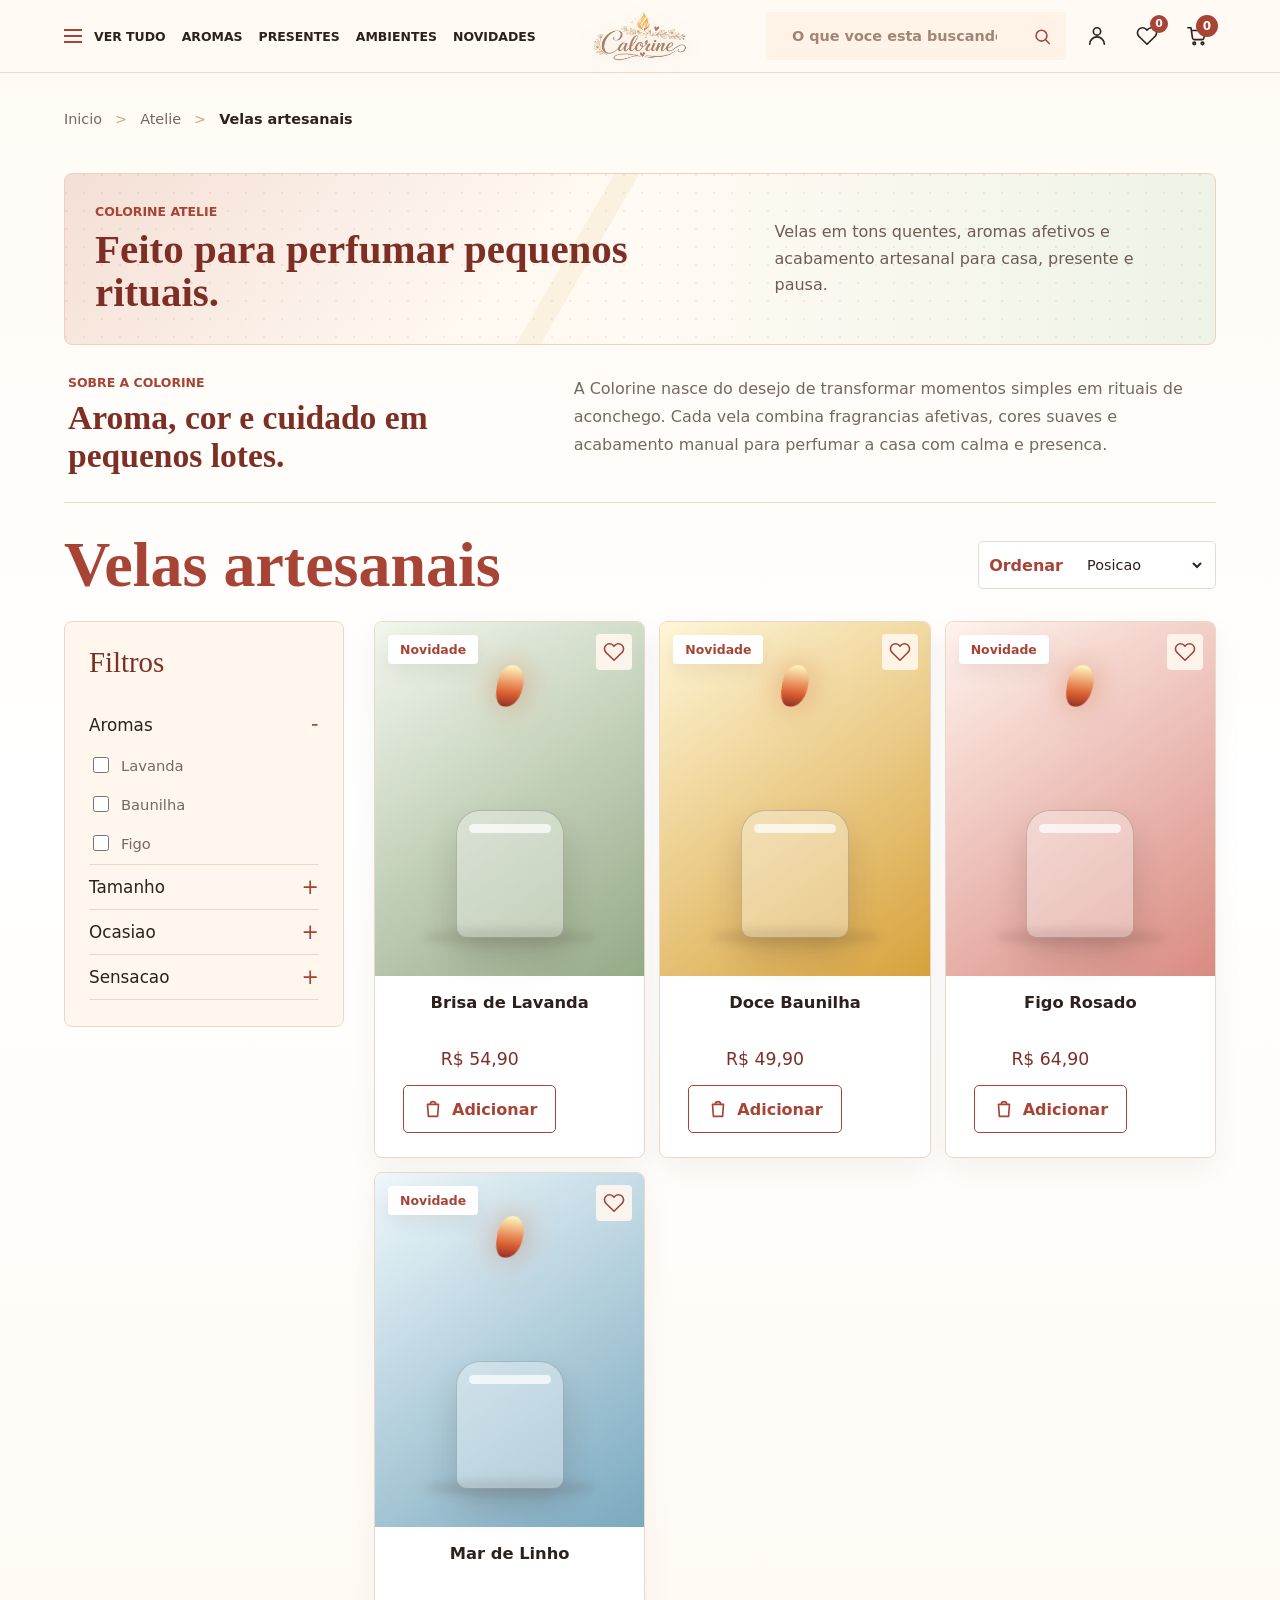
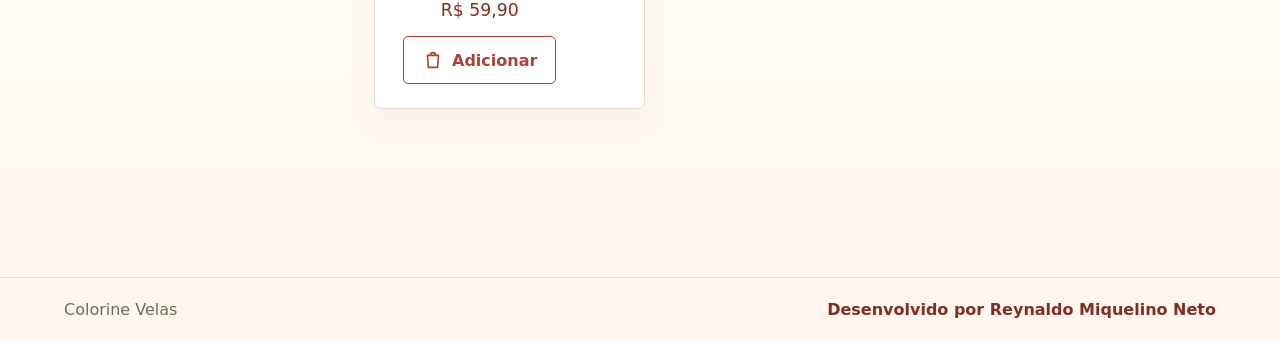
==== commit b403fe27: "Atualziando" ====
--- a/index.html
+++ b/index.html
@@ -42,8 +42,9 @@
         <button class="header-icon logged-only" id="menuLogoutButton" type="button" aria-label="Sair">
           <svg aria-hidden="true" viewBox="0 0 24 24"><path d="M9 21H5a2 2 0 0 1-2-2V5a2 2 0 0 1 2-2h4" /><path d="m16 17 5-5-5-5" /><path d="M21 12H9" /></svg>
         </button>
-        <button class="header-icon favorite-button" type="button" aria-label="Favoritos">
+        <button class="header-icon favorite-button" id="openFavorites" type="button" aria-label="Abrir favoritos">
           <svg aria-hidden="true" viewBox="0 0 24 24"><path d="M20.8 4.6a5.5 5.5 0 0 0-7.8 0L12 5.6l-1-1a5.5 5.5 0 0 0-7.8 7.8l1 1L12 21l7.8-7.6 1-1a5.5 5.5 0 0 0 0-7.8Z" /></svg>
+          <span id="favoriteCount">0</span>
         </button>
         <button class="cart-button header-icon" id="openCart" type="button" aria-label="Abrir carrinho">
           <svg aria-hidden="true" viewBox="0 0 24 24">
@@ -64,15 +65,31 @@
           <strong>Velas artesanais</strong>
         </div>
 
+        <section class="atelier-note" aria-label="Colorine">
+          <div>
+            <p class="eyebrow">colorine atelie</p>
+            <h2>Feito para perfumar pequenos rituais.</h2>
+          </div>
+          <p>Velas em tons quentes, aromas afetivos e acabamento artesanal para casa, presente e pausa.</p>
+        </section>
+
+        <section class="about-colorine" aria-label="Sobre a Colorine">
+          <div>
+            <p class="eyebrow">sobre a colorine</p>
+            <h2>Aroma, cor e cuidado em pequenos lotes.</h2>
+          </div>
+          <p>A Colorine nasce do desejo de transformar momentos simples em rituais de aconchego. Cada vela combina fragrancias afetivas, cores suaves e acabamento manual para perfumar a casa com calma e presenca.</p>
+        </section>
+
         <div class="shop-heading">
           <h1>Velas artesanais</h1>
           <label class="sort-box">
             <span aria-hidden="true">Ordenar</span>
-            <select aria-label="Ordenar produtos">
-              <option>Posicao</option>
-              <option>Menor preco</option>
-              <option>Maior preco</option>
-              <option>Novidades</option>
+            <select id="sortProducts" aria-label="Ordenar produtos">
+              <option value="position">Posicao</option>
+              <option value="price-asc">Menor preco</option>
+              <option value="price-desc">Maior preco</option>
+              <option value="newest">Novidades</option>
             </select>
           </label>
         </div>
@@ -82,29 +99,93 @@
             <h2>Filtros</h2>
             <details open>
               <summary>Aromas</summary>
-              <label><input type="checkbox" /> Lavanda</label>
-              <label><input type="checkbox" /> Baunilha</label>
-              <label><input type="checkbox" /> Figo</label>
+              <label><input type="checkbox" data-filter="scent" value="lavanda" /> Lavanda</label>
+              <label><input type="checkbox" data-filter="scent" value="baunilha" /> Baunilha</label>
+              <label><input type="checkbox" data-filter="scent" value="figo" /> Figo</label>
             </details>
             <details>
               <summary>Tamanho</summary>
-              <label><input type="checkbox" /> 120g</label>
-              <label><input type="checkbox" /> 250g</label>
+              <label><input type="checkbox" data-filter="size" value="120g" /> 120g</label>
+              <label><input type="checkbox" data-filter="size" value="250g" /> 250g</label>
             </details>
             <details>
               <summary>Ocasiao</summary>
-              <label><input type="checkbox" /> Classica</label>
-              <label><input type="checkbox" /> Presente</label>
+              <label><input type="checkbox" data-filter="occasion" value="classica" /> Classica</label>
+              <label><input type="checkbox" data-filter="occasion" value="presente" /> Presente</label>
             </details>
             <details>
               <summary>Sensacao</summary>
-              <label><input type="checkbox" /> Relaxante</label>
-              <label><input type="checkbox" /> Aconchegante</label>
+              <label><input type="checkbox" data-filter="mood" value="relaxante" /> Relaxante</label>
+              <label><input type="checkbox" data-filter="mood" value="aconchegante" /> Aconchegante</label>
             </details>
           </aside>
 
           <div class="product-grid" id="productGrid"></div>
         </div>
+      </section>
+
+      <section class="screen product-detail-screen" id="productDetailScreen" data-screen="product">
+        <div class="breadcrumb" aria-label="Caminho">
+          <a href="#shop">Inicio</a>
+          <span>Velas artesanais</span>
+          <strong id="detailBreadcrumb">Produto</strong>
+        </div>
+
+        <div class="product-detail">
+          <div class="detail-gallery">
+            <div class="detail-thumbs" id="detailThumbs" aria-label="Miniaturas do produto"></div>
+            <div class="detail-media" id="detailMedia">
+              <button class="product-favorite detail-favorite" id="detailFavorite" type="button" aria-label="Adicionar aos favoritos">
+                <svg aria-hidden="true" viewBox="0 0 24 24"><path d="M20.8 4.6a5.5 5.5 0 0 0-7.8 0L12 5.6l-1-1a5.5 5.5 0 0 0-7.8 7.8l1 1L12 21l7.8-7.6 1-1a5.5 5.5 0 0 0 0-7.8Z" /></svg>
+              </button>
+              <img id="detailImage" alt="" />
+              <span class="product-flame"></span>
+              <span class="product-jar"></span>
+            </div>
+          </div>
+
+          <div class="detail-copy">
+            <p class="eyebrow" id="detailScent">aroma</p>
+            <h1 id="detailName">Produto</h1>
+            <p id="detailDescription"></p>
+
+            <div class="detail-facts">
+              <div>
+                <span>Aroma</span>
+                <strong id="detailAroma">-</strong>
+              </div>
+              <div>
+                <span>Tamanho</span>
+                <strong id="detailSize">-</strong>
+              </div>
+              <div>
+                <span>Estoque</span>
+                <strong id="detailStock">-</strong>
+              </div>
+              <div>
+                <span>Ocasião</span>
+                <strong id="detailOccasion">-</strong>
+              </div>
+              <div>
+                <span>Sensação</span>
+                <strong id="detailMood">-</strong>
+              </div>
+            </div>
+
+            <div class="detail-buy">
+              <strong id="detailPrice">R$ 0,00</strong>
+              <button class="primary-action" id="detailAddToCart" type="button">Adicionar ao carrinho</button>
+            </div>
+          </div>
+        </div>
+
+        <section class="related-products" aria-label="Produtos relacionados">
+          <div class="related-heading">
+            <p class="eyebrow">continue explorando</p>
+            <h2>Voce tambem pode gostar</h2>
+          </div>
+          <div class="related-grid" id="relatedProducts"></div>
+        </section>
       </section>
 
       <section class="screen" id="adminScreen" data-screen="admin">
@@ -127,6 +208,8 @@
           <form class="admin-form" id="productForm">
             <input type="hidden" id="productId" />
             <input type="hidden" id="productImageCurrent" />
+            <input type="hidden" id="productExtraImageOneCurrent" />
+            <input type="hidden" id="productExtraImageTwoCurrent" />
             <label>
               Nome da vela
               <input id="productName" required maxlength="48" placeholder="Ex: Brisa de Lavanda" />
@@ -155,6 +238,29 @@
                 <option value="ocean">Azul suave</option>
               </select>
             </label>
+            <div class="field-row">
+              <label>
+                Tamanho
+                <select id="productSize">
+                  <option value="120g">120g</option>
+                  <option value="250g">250g</option>
+                </select>
+              </label>
+              <label>
+                Sensacao
+                <select id="productMood">
+                  <option value="aconchegante">Aconchegante</option>
+                  <option value="relaxante">Relaxante</option>
+                </select>
+              </label>
+            </div>
+            <label>
+              Ocasiao
+              <select id="productOccasion">
+                <option value="classica">Classica</option>
+                <option value="presente">Presente</option>
+              </select>
+            </label>
             <label>
               Descricao
               <textarea id="productDescription" required maxlength="160" placeholder="Conte o clima, o tamanho e a proposta da vela"></textarea>
@@ -164,6 +270,20 @@
               <input id="productImage" type="file" accept="image/*" />
             </label>
             <div class="image-preview" id="productImagePreview">Sem imagem selecionada</div>
+            <div class="field-row">
+              <label>
+                Miniatura extra 1
+                <input id="productExtraImageOne" type="file" accept="image/*" />
+              </label>
+              <label>
+                Miniatura extra 2
+                <input id="productExtraImageTwo" type="file" accept="image/*" />
+              </label>
+            </div>
+            <div class="field-row">
+              <div class="image-preview" id="productExtraImageOnePreview">Sem imagem extra</div>
+              <div class="image-preview" id="productExtraImageTwoPreview">Sem imagem extra</div>
+            </div>
             <div class="form-actions">
               <button class="primary-action" type="submit">Salvar vela</button>
               <button class="ghost-action" id="clearForm" type="button">Limpar</button>
@@ -338,6 +458,16 @@
               <a class="secondary-action admin-only" href="#admin">Cadastrar velas</a>
             </div>
           </div>
+
+          <section class="account-orders">
+            <div class="section-heading">
+              <div>
+                <p class="eyebrow">historico</p>
+                <h2>Meus pedidos</h2>
+              </div>
+            </div>
+            <div class="order-list" id="accountOrders"></div>
+          </section>
         </div>
       </section>
     </main>
@@ -359,27 +489,93 @@
         <div class="cart-items" id="cartItems"></div>
 
         <form class="checkout" id="checkoutForm">
+          <div class="checkout-summary">
+            <div>
+              <span>Itens</span>
+              <strong id="checkoutItems">0</strong>
+            </div>
+            <div>
+              <span>Subtotal</span>
+              <strong id="cartSubtotal">R$ 0,00</strong>
+            </div>
+            <div>
+              <span>Entrega</span>
+              <strong id="cartDelivery">A calcular</strong>
+            </div>
+          </div>
           <div class="totals">
             <span>Total</span>
             <strong id="cartTotal">R$ 0,00</strong>
           </div>
-          <label>
-            Forma de pagamento
-            <select id="paymentMethod">
-              <option value="pix">Pix</option>
-              <option value="card">Cartao de credito</option>
-              <option value="boleto">Boleto</option>
-            </select>
-          </label>
-          <label>
-            Entrega
-            <input id="deliveryAddress" required placeholder="Rua, numero, bairro e cidade" />
-          </label>
-          <button class="primary-action" type="submit">Finalizar pedido</button>
+
+          <section class="checkout-step">
+            <span>1</span>
+            <div>
+              <h3>Entrega</h3>
+              <div class="shipping-row">
+                <label>
+                  CEP
+                  <input id="cartCep" inputmode="numeric" maxlength="9" placeholder="00000-000" />
+                </label>
+                <button class="ghost-action" id="calculateShipping" type="button">OK</button>
+              </div>
+              <p class="hint-text" id="shippingMessage">Informe o CEP para calcular uma entrega estimada.</p>
+              <label>
+                Endereco
+                <input id="deliveryAddress" required placeholder="Rua, numero, bairro e cidade" />
+              </label>
+            </div>
+          </section>
+
+          <section class="checkout-step">
+            <span>2</span>
+            <div>
+              <h3>Pagamento</h3>
+              <label>
+                Forma de pagamento
+                <select id="paymentMethod">
+                  <option value="pix">Pix</option>
+                  <option value="card">Cartao de credito</option>
+                  <option value="boleto">Boleto</option>
+                </select>
+              </label>
+            </div>
+          </section>
+
+          <section class="checkout-step">
+            <span>3</span>
+            <div>
+              <h3>Confirmacao</h3>
+              <button class="primary-action" type="submit">Finalizar pedido</button>
+            </div>
+          </section>
           <p class="checkout-message" id="checkoutMessage"></p>
         </form>
       </div>
     </aside>
+
+    <aside class="cart-drawer favorites-drawer" id="favoritesDrawer" aria-hidden="true">
+      <div class="cart-panel" role="dialog" aria-modal="true" aria-label="Favoritos">
+        <div class="cart-header">
+          <div>
+            <p class="eyebrow">selecionados</p>
+            <h2>Favoritos</h2>
+          </div>
+          <button class="icon-button" id="closeFavorites" type="button" aria-label="Fechar favoritos">
+            <svg aria-hidden="true" viewBox="0 0 24 24">
+              <path d="M18 6 6 18M6 6l12 12" />
+            </svg>
+          </button>
+        </div>
+
+        <div class="cart-items favorite-items" id="favoriteItems"></div>
+      </div>
+    </aside>
+
+    <footer class="site-footer">
+      <span>Colorine Velas</span>
+      <strong>Desenvolvido por Reynaldo Miquelino Neto</strong>
+    </footer>
 
     <template id="productTemplate">
       <article class="product-card">
--- a/styles.css
+++ b/styles.css
@@ -145,6 +145,21 @@
   line-height: 22px;
 }
 
+.favorite-button span {
+  position: absolute;
+  right: -2px;
+  top: -2px;
+  min-width: 18px;
+  height: 18px;
+  padding: 0 5px;
+  border-radius: 999px;
+  background: var(--accent);
+  color: #fff;
+  font-size: 0.68rem;
+  font-weight: 800;
+  line-height: 18px;
+}
+
 main {
   padding-bottom: 64px;
 }
@@ -679,12 +694,43 @@
   align-items: center;
   max-width: 960px;
   margin: 0 auto;
+  background:
+    linear-gradient(135deg, #fffaf6 0%, #fff 48%, #fff6ed 100%);
 }
 
 .auth-copy {
   display: grid;
   align-content: start;
   gap: 12px;
+  min-height: 100%;
+  padding: 18px;
+  border-radius: 8px;
+  background:
+    linear-gradient(135deg, rgba(167, 68, 53, 0.09), transparent 54%),
+    #fff6ed;
+}
+
+.auth-copy h2 {
+  margin: 0;
+  color: var(--accent-strong);
+  font-family: Georgia, "Times New Roman", serif;
+  font-size: clamp(1.8rem, 3vw, 2.7rem);
+  letter-spacing: 0;
+  line-height: 1.05;
+}
+
+.auth-form {
+  align-content: start;
+}
+
+#accountScreen .auth-panel {
+  align-items: start;
+}
+
+#accountScreen .auth-copy {
+  background:
+    linear-gradient(135deg, rgba(216, 167, 68, 0.16), transparent 55%),
+    #fff6ed;
 }
 
 .account-summary {
@@ -732,6 +778,42 @@
 
 .account-summary strong {
   overflow-wrap: anywhere;
+}
+
+.account-orders {
+  display: grid;
+  gap: 14px;
+  margin-top: 22px;
+}
+
+.order-list {
+  display: grid;
+  gap: 10px;
+}
+
+.order-card {
+  display: grid;
+  grid-template-columns: minmax(0, 1fr) auto;
+  gap: 12px;
+  padding: 14px;
+  border: 1px solid var(--line);
+  border-radius: 8px;
+  background: #fffaf6;
+}
+
+.order-card h3 {
+  margin: 0 0 6px;
+  color: var(--ink);
+  font-size: 1rem;
+}
+
+.order-card p {
+  margin: 0;
+  color: var(--muted);
+}
+
+.order-card strong {
+  color: var(--accent-strong);
 }
 
 .auth-switch {
@@ -803,7 +885,8 @@
   line-height: 1.6;
 }
 
-.cart-drawer {
+.cart-drawer,
+.favorites-drawer {
   position: fixed;
   inset: 0;
   z-index: 40;
@@ -812,7 +895,8 @@
   background: rgba(37, 33, 29, 0.36);
 }
 
-.cart-drawer.open {
+.cart-drawer.open,
+.favorites-drawer.open {
   display: flex;
 }
 
@@ -863,6 +947,48 @@
 .cart-item p {
   margin: 0;
   color: var(--muted);
+}
+
+.favorite-item {
+  grid-template-columns: 64px 1fr auto;
+  align-items: center;
+}
+
+.favorite-thumb {
+  width: 64px;
+  height: 64px;
+  border-radius: 8px;
+  background: #fbf0e5;
+  object-fit: cover;
+}
+
+.favorite-item .small-button {
+  padding: 0 12px;
+  white-space: nowrap;
+}
+
+.cart-item-actions {
+  display: grid;
+  justify-items: end;
+  gap: 10px;
+}
+
+.cart-line-total {
+  display: inline-block;
+  margin-top: 8px;
+  color: var(--accent-strong);
+  font-size: 0.95rem;
+}
+
+.remove-item {
+  min-height: 32px;
+  padding: 0 10px;
+  border: 1px solid #e1cabb;
+  border-radius: 8px;
+  background: #fff;
+  color: var(--accent);
+  cursor: pointer;
+  font-weight: 800;
 }
 
 .quantity {
@@ -893,6 +1019,75 @@
   margin: 0;
   color: var(--sage);
   font-weight: 800;
+}
+
+.checkout {
+  display: grid;
+  gap: 14px;
+}
+
+.checkout-summary {
+  display: grid;
+  gap: 10px;
+  padding: 14px;
+  border: 1px solid var(--line);
+  border-radius: 8px;
+  background: #fffaf6;
+}
+
+.checkout-summary div,
+.totals {
+  display: flex;
+  align-items: center;
+  justify-content: space-between;
+  gap: 16px;
+}
+
+.checkout-summary span {
+  color: var(--muted);
+}
+
+.checkout-summary strong {
+  color: var(--ink);
+}
+
+.checkout-step {
+  display: grid;
+  grid-template-columns: 30px minmax(0, 1fr);
+  gap: 12px;
+  padding: 14px;
+  border: 1px solid var(--line);
+  border-radius: 8px;
+  background: #fff;
+}
+
+.checkout-step > span {
+  display: inline-grid;
+  place-items: center;
+  width: 30px;
+  height: 30px;
+  border-radius: 50%;
+  background: #fff2e7;
+  color: var(--accent);
+  font-weight: 900;
+}
+
+.checkout-step h3 {
+  margin: 2px 0 12px;
+  color: var(--ink);
+  font-size: 1rem;
+}
+
+.shipping-row {
+  display: grid;
+  grid-template-columns: minmax(0, 1fr) 58px;
+  gap: 8px;
+  align-items: end;
+}
+
+.shipping-row .ghost-action {
+  min-height: 46px;
+  padding: 0;
 }
 
 .empty-state {
@@ -1200,10 +1395,6 @@
   padding: 34px clamp(18px, 5vw, 88px) 56px;
 }
 
-.shop-screen {
-  display: block;
-}
-
 .breadcrumb {
   display: flex;
   align-items: center;
@@ -1213,6 +1404,16 @@
   font-size: 0.9rem;
 }
 
+.shop-screen .breadcrumb,
+.atelier-note,
+.about-colorine,
+.shop-heading,
+.shop-layout {
+  max-width: 1220px;
+  margin-right: auto;
+  margin-left: auto;
+}
+
 .breadcrumb span::before,
 .breadcrumb strong::before {
   content: ">";
@@ -1224,6 +1425,82 @@
 .breadcrumb strong {
   color: var(--ink);
   font-weight: 600;
+}
+
+.atelier-note {
+  position: relative;
+  display: grid;
+  grid-template-columns: minmax(0, 1fr) minmax(260px, 0.65fr);
+  gap: clamp(18px, 4vw, 48px);
+  align-items: center;
+  min-height: 148px;
+  margin-bottom: 30px;
+  overflow: hidden;
+  padding: clamp(20px, 3vw, 30px);
+  border: 1px solid #ead2be;
+  border-radius: 8px;
+  background:
+    linear-gradient(135deg, rgba(167, 68, 53, 0.13), transparent 42%),
+    linear-gradient(90deg, #fff6ed 0%, #fffaf3 52%, #eef3e7 100%);
+}
+
+.atelier-note::before {
+  content: "";
+  position: absolute;
+  inset: 0;
+  background-image:
+    radial-gradient(circle at 1px 1px, rgba(126, 47, 37, 0.14) 1px, transparent 0),
+    linear-gradient(120deg, transparent 0 44%, rgba(216, 167, 68, 0.18) 44% 46%, transparent 46% 100%);
+  background-size: 18px 18px, 100% 100%;
+  opacity: 0.55;
+  pointer-events: none;
+}
+
+.atelier-note > * {
+  position: relative;
+}
+
+.atelier-note h2 {
+  max-width: 620px;
+  margin: 0;
+  color: var(--accent-strong);
+  font-family: Georgia, "Times New Roman", serif;
+  font-size: clamp(1.7rem, 3.2vw, 2.7rem);
+  line-height: 1.05;
+  letter-spacing: 0;
+}
+
+.atelier-note > p {
+  margin: 0;
+  color: #6f5c51;
+  font-size: 1rem;
+  line-height: 1.65;
+}
+
+.about-colorine {
+  display: grid;
+  grid-template-columns: minmax(0, 0.72fr) minmax(260px, 1fr);
+  gap: clamp(18px, 4vw, 46px);
+  align-items: start;
+  margin-bottom: 30px;
+  padding: 0 4px 28px;
+  border-bottom: 1px solid var(--line);
+}
+
+.about-colorine h2 {
+  max-width: 520px;
+  margin: 0;
+  color: var(--accent-strong);
+  font-family: Georgia, "Times New Roman", serif;
+  font-size: clamp(1.45rem, 2.8vw, 2.1rem);
+  line-height: 1.12;
+  letter-spacing: 0;
+}
+
+.about-colorine > p {
+  margin: 0;
+  color: var(--muted);
+  line-height: 1.75;
 }
 
 .shop-heading {
@@ -1271,7 +1548,7 @@
 
 .shop-layout {
   display: grid;
-  grid-template-columns: 350px minmax(0, 1fr);
+  grid-template-columns: 280px minmax(0, 1fr);
   gap: 30px;
   align-items: start;
 }
@@ -1335,8 +1612,8 @@
 }
 
 .product-grid {
-  grid-template-columns: repeat(4, minmax(0, 1fr));
-  gap: 8px;
+  grid-template-columns: repeat(3, minmax(0, 1fr));
+  gap: 14px;
 }
 
 .product-card {
@@ -1345,6 +1622,13 @@
   border: 1px solid var(--line);
   border-radius: 8px;
   box-shadow: 0 12px 30px rgba(92, 58, 38, 0.06);
+  cursor: pointer;
+  transition: border-color 0.18s ease, transform 0.18s ease;
+}
+
+.product-card:hover {
+  border-color: #d7b69e;
+  transform: translateY(-2px);
 }
 
 .product-art {
@@ -1391,6 +1675,15 @@
   cursor: pointer;
 }
 
+.product-favorite.is-active {
+  background: var(--accent);
+  color: #fff;
+}
+
+.product-favorite.is-active svg {
+  fill: currentColor;
+}
+
 .product-info {
   padding: 16px 28px 24px;
   text-align: center;
@@ -1447,6 +1740,315 @@
   background: #fff;
 }
 
+.product-detail-screen {
+  min-height: auto;
+}
+
+.product-detail-screen .breadcrumb {
+  max-width: 1120px;
+  margin-right: auto;
+  margin-left: auto;
+}
+
+.product-detail {
+  display: grid;
+  grid-template-columns: minmax(260px, 460px) minmax(320px, 520px);
+  gap: clamp(30px, 5vw, 72px);
+  align-items: start;
+  justify-content: center;
+  max-width: 1120px;
+  margin: 0 auto;
+}
+
+.detail-gallery {
+  display: grid;
+  grid-template-columns: 76px minmax(0, 1fr);
+  gap: 14px;
+  align-items: start;
+}
+
+.detail-thumbs {
+  display: grid;
+  gap: 12px;
+}
+
+.detail-thumb {
+  position: relative;
+  width: 76px;
+  height: 76px;
+  overflow: hidden;
+  border: 1px solid var(--line);
+  border-radius: 8px;
+  background: #fbf0e5;
+  cursor: pointer;
+}
+
+.detail-thumb.is-active {
+  border-color: var(--accent);
+  box-shadow: 0 0 0 3px rgba(167, 68, 53, 0.12);
+}
+
+.detail-thumb img {
+  width: 100%;
+  height: 100%;
+  object-fit: cover;
+}
+
+.detail-thumb .product-jar {
+  left: 50%;
+  bottom: 10px;
+  width: 28px;
+  height: 34px;
+  border-radius: 8px 8px 4px 4px;
+}
+
+.detail-thumb .product-flame {
+  left: 50%;
+  top: 14px;
+  width: 10px;
+  height: 16px;
+}
+
+.detail-thumb[data-color="rose"] {
+  background: linear-gradient(145deg, #fff3ed, #d98b82);
+}
+
+.detail-thumb[data-color="sage"] {
+  background: linear-gradient(145deg, #f2f7ed, #95aa87);
+}
+
+.detail-thumb[data-color="honey"] {
+  background: linear-gradient(145deg, #fff6d7, #d7a23c);
+}
+
+.detail-thumb[data-color="clay"] {
+  background: linear-gradient(145deg, #f9eee4, #b76b4f);
+}
+
+.detail-thumb[data-color="ocean"] {
+  background: linear-gradient(145deg, #eef7fb, #7aa9bf);
+}
+
+.detail-media {
+  position: relative;
+  height: clamp(340px, 38vw, 480px);
+  min-height: 0;
+  overflow: hidden;
+  border: 1px solid var(--line);
+  border-radius: 8px;
+  background: #fbf0e5;
+}
+
+.detail-media[data-color="rose"] {
+  background: linear-gradient(145deg, #fff3ed, #d98b82);
+}
+
+.detail-media[data-color="sage"] {
+  background: linear-gradient(145deg, #f2f7ed, #95aa87);
+}
+
+.detail-media[data-color="honey"] {
+  background: linear-gradient(145deg, #fff6d7, #d7a23c);
+}
+
+.detail-media[data-color="clay"] {
+  background: linear-gradient(145deg, #f9eee4, #b76b4f);
+}
+
+.detail-media[data-color="ocean"] {
+  background: linear-gradient(145deg, #eef7fb, #7aa9bf);
+}
+
+.detail-media img {
+  display: none;
+  width: 100%;
+  height: 100%;
+  object-fit: cover;
+}
+
+.detail-media.has-photo img {
+  display: block;
+}
+
+.detail-media.has-photo .product-flame,
+.detail-media.has-photo .product-jar {
+  display: none;
+}
+
+.detail-media .product-jar {
+  left: 50%;
+  bottom: 14%;
+  width: 210px;
+  height: 280px;
+  transform: translateX(-50%);
+}
+
+.detail-media .product-flame {
+  left: 50%;
+  top: auto;
+  bottom: calc(14% + 278px);
+  transform: translateX(-50%);
+}
+
+.detail-favorite {
+  top: 14px;
+  right: 14px;
+  width: 38px;
+  height: 38px;
+}
+
+.detail-copy {
+  display: grid;
+  gap: 16px;
+  max-width: 520px;
+  padding-top: 4px;
+}
+
+.detail-copy h1 {
+  margin: 0;
+  color: var(--accent);
+  font-family: Georgia, "Times New Roman", serif;
+  font-size: clamp(2rem, 3.8vw, 3.25rem);
+  line-height: 1.05;
+  letter-spacing: 0;
+}
+
+.detail-copy > p:not(.eyebrow) {
+  margin: 0;
+  color: var(--muted);
+  font-size: 1rem;
+  line-height: 1.65;
+}
+
+.detail-facts {
+  display: grid;
+  grid-template-columns: repeat(3, minmax(0, 1fr));
+  gap: 10px;
+}
+
+.detail-facts div {
+  min-height: 76px;
+  padding: 12px;
+  border: 1px solid var(--line);
+  border-radius: 8px;
+  background: #fffaf6;
+}
+
+.detail-facts span {
+  display: block;
+  margin-bottom: 8px;
+  color: var(--muted);
+  font-size: 0.82rem;
+  font-weight: 800;
+  text-transform: uppercase;
+}
+
+.detail-facts strong {
+  color: var(--ink);
+  line-height: 1.35;
+}
+
+.detail-buy {
+  display: flex;
+  flex-wrap: wrap;
+  align-items: center;
+  justify-content: space-between;
+  gap: 16px;
+  padding-top: 16px;
+  border-top: 1px solid var(--line);
+}
+
+.detail-buy > strong {
+  color: var(--accent-strong);
+  font-size: 1.55rem;
+  font-weight: 500;
+}
+
+.related-products {
+  max-width: 760px;
+  margin: 32px auto 0;
+  padding-top: 18px;
+  border-top: 1px solid var(--line);
+}
+
+.related-heading {
+  display: flex;
+  align-items: end;
+  justify-content: space-between;
+  gap: 18px;
+  margin-bottom: 12px;
+}
+
+.related-heading h2 {
+  margin: 0;
+  color: var(--accent-strong);
+  font-family: Georgia, "Times New Roman", serif;
+  font-size: clamp(1.18rem, 2vw, 1.55rem);
+  letter-spacing: 0;
+}
+
+.related-grid {
+  display: grid;
+  grid-template-columns: repeat(3, minmax(0, 1fr));
+  gap: 10px;
+}
+
+.related-grid .product-art {
+  min-height: 130px;
+}
+
+.related-grid .product-info {
+  padding: 10px 12px 12px;
+}
+
+.related-grid .product-info h3 {
+  min-height: 32px;
+  margin-bottom: 6px;
+  font-size: 0.86rem;
+}
+
+.related-grid .product-footer {
+  gap: 8px;
+  margin-top: 6px;
+}
+
+.related-grid .product-footer strong {
+  font-size: 0.92rem;
+}
+
+.related-grid .product-footer button {
+  min-height: 36px;
+  font-size: 0.84rem;
+}
+
+.related-grid .product-badge,
+.related-grid .product-favorite {
+  transform: scale(0.82);
+  transform-origin: top left;
+}
+
+.related-grid .product-favorite {
+  transform-origin: top right;
+}
+
+.site-footer {
+  display: flex;
+  flex-wrap: wrap;
+  align-items: center;
+  justify-content: space-between;
+  gap: 12px;
+  margin-top: 56px;
+  padding: 22px clamp(18px, 5vw, 88px);
+  border-top: 1px solid var(--line);
+  background: #fff6ed;
+  color: var(--muted);
+}
+
+.site-footer strong {
+  color: var(--accent-strong);
+  font-weight: 800;
+}
+
 .admin-form,
 .auth-panel,
 .cart-panel,
@@ -1471,11 +2073,11 @@
   }
 
   .shop-layout {
-    grid-template-columns: 280px minmax(0, 1fr);
+    grid-template-columns: 240px minmax(0, 1fr);
   }
 
   .product-grid {
-    grid-template-columns: repeat(3, minmax(0, 1fr));
+    grid-template-columns: repeat(2, minmax(0, 1fr));
   }
 }
 
@@ -1506,6 +2108,11 @@
     flex-direction: column;
   }
 
+  .atelier-note,
+  .about-colorine {
+    grid-template-columns: 1fr;
+  }
+
   .shop-layout {
     grid-template-columns: 1fr;
   }
@@ -1520,6 +2127,33 @@
 
   .product-art {
     min-height: 260px;
+  }
+
+  .product-detail {
+    grid-template-columns: 1fr;
+    max-width: 680px;
+  }
+
+  .detail-gallery {
+    grid-template-columns: 1fr;
+  }
+
+  .detail-thumbs {
+    grid-template-columns: repeat(3, 76px);
+    order: 2;
+  }
+
+  .detail-media,
+  .detail-media img {
+    height: 430px;
+  }
+
+  .detail-facts {
+    grid-template-columns: 1fr;
+  }
+
+  .related-grid {
+    grid-template-columns: repeat(2, minmax(0, 1fr));
   }
 }
 
@@ -1541,6 +2175,38 @@
 
   .product-art {
     min-height: 330px;
+  }
+
+  .detail-media,
+  .detail-media img {
+    height: 340px;
+  }
+
+  .detail-thumbs {
+    grid-template-columns: repeat(3, 68px);
+  }
+
+  .detail-thumb {
+    width: 68px;
+    height: 68px;
+  }
+
+  .detail-buy {
+    align-items: stretch;
+    flex-direction: column;
+  }
+
+  .detail-buy .primary-action {
+    width: 100%;
+  }
+
+  .related-heading {
+    align-items: flex-start;
+    flex-direction: column;
+  }
+
+  .related-grid {
+    grid-template-columns: 1fr;
   }
 }
 
@@ -1579,3 +2245,207 @@
   font-size: 1rem;
   font-weight: 700;
 }
+
+/* Responsive finishing pass */
+@media (max-width: 1180px) {
+  .auth-panel,
+  .admin-layout {
+    grid-template-columns: 1fr;
+  }
+
+  .admin-list {
+    min-width: 0;
+  }
+}
+
+@media (max-width: 860px) {
+  .topbar {
+    gap: 10px;
+    padding: 10px 16px;
+  }
+
+  .brand {
+    justify-content: flex-start;
+  }
+
+  .nav-categories {
+    gap: 16px;
+    margin: 0 -16px;
+    padding: 8px 16px 10px;
+    border-top: 1px solid var(--line);
+  }
+
+  .header-tools {
+    gap: 8px;
+  }
+
+  .header-search {
+    min-width: 0;
+    min-height: 42px;
+  }
+
+  .header-icon,
+  .cart-button.header-icon {
+    width: 36px;
+    height: 36px;
+  }
+
+  .atelier-note,
+  .about-colorine {
+    margin-bottom: 22px;
+  }
+
+  .filter-panel {
+    padding: 18px;
+  }
+
+  .filter-panel h2 {
+    margin-bottom: 12px;
+    font-size: 1.45rem;
+  }
+
+  .filter-panel details {
+    display: inline-block;
+    width: 100%;
+  }
+
+  .cart-panel {
+    width: min(100vw, 460px);
+    padding: 18px;
+  }
+
+  .auth-copy {
+    min-height: auto;
+  }
+
+  .field-row,
+  .address-zip-row,
+  .city-state-row,
+  .account-address-grid {
+    grid-template-columns: 1fr;
+  }
+}
+
+@media (max-width: 560px) {
+  main {
+    padding-bottom: 36px;
+  }
+
+  .screen {
+    padding-top: 22px;
+    padding-bottom: 38px;
+  }
+
+  .topbar {
+    grid-template-columns: 1fr;
+  }
+
+  .brand-logo {
+    width: 148px;
+    height: 42px;
+  }
+
+  .header-tools {
+    grid-column: auto;
+    display: grid;
+    grid-template-columns: minmax(0, 1fr) repeat(4, 36px);
+    width: 100%;
+  }
+
+  .header-tools .logged-only:not(.hidden) {
+    display: inline-grid;
+  }
+
+  .nav-categories {
+    font-size: 0.74rem;
+  }
+
+  .shop-heading h1 {
+    font-size: 2.2rem;
+  }
+
+  .sort-box {
+    width: 100%;
+  }
+
+  .atelier-note {
+    min-height: 0;
+    padding: 18px;
+  }
+
+  .atelier-note h2 {
+    font-size: 1.65rem;
+  }
+
+  .about-colorine h2 {
+    font-size: 1.35rem;
+  }
+
+  .product-art {
+    min-height: 280px;
+  }
+
+  .detail-copy h1 {
+    font-size: 2rem;
+  }
+
+  .detail-media,
+  .detail-media img {
+    height: 300px;
+  }
+
+  .detail-thumbs {
+    display: flex;
+    overflow-x: auto;
+    padding-bottom: 4px;
+  }
+
+  .detail-facts div {
+    min-height: auto;
+  }
+
+  .cart-drawer,
+  .favorites-drawer {
+    align-items: stretch;
+  }
+
+  .cart-panel {
+    width: 100vw;
+    padding: 16px;
+  }
+
+  .cart-item,
+  .favorite-item,
+  .order-card,
+  .admin-item {
+    grid-template-columns: 1fr;
+  }
+
+  .cart-item-actions {
+    justify-items: stretch;
+  }
+
+  .quantity {
+    justify-content: space-between;
+  }
+
+  .shipping-row {
+    grid-template-columns: 1fr;
+  }
+
+  .checkout-step {
+    grid-template-columns: 1fr;
+  }
+
+  .checkout-step > span {
+    width: 26px;
+    height: 26px;
+  }
+
+  .site-footer {
+    align-items: flex-start;
+    flex-direction: column;
+    margin-top: 36px;
+    padding: 18px 14px;
+  }
+}
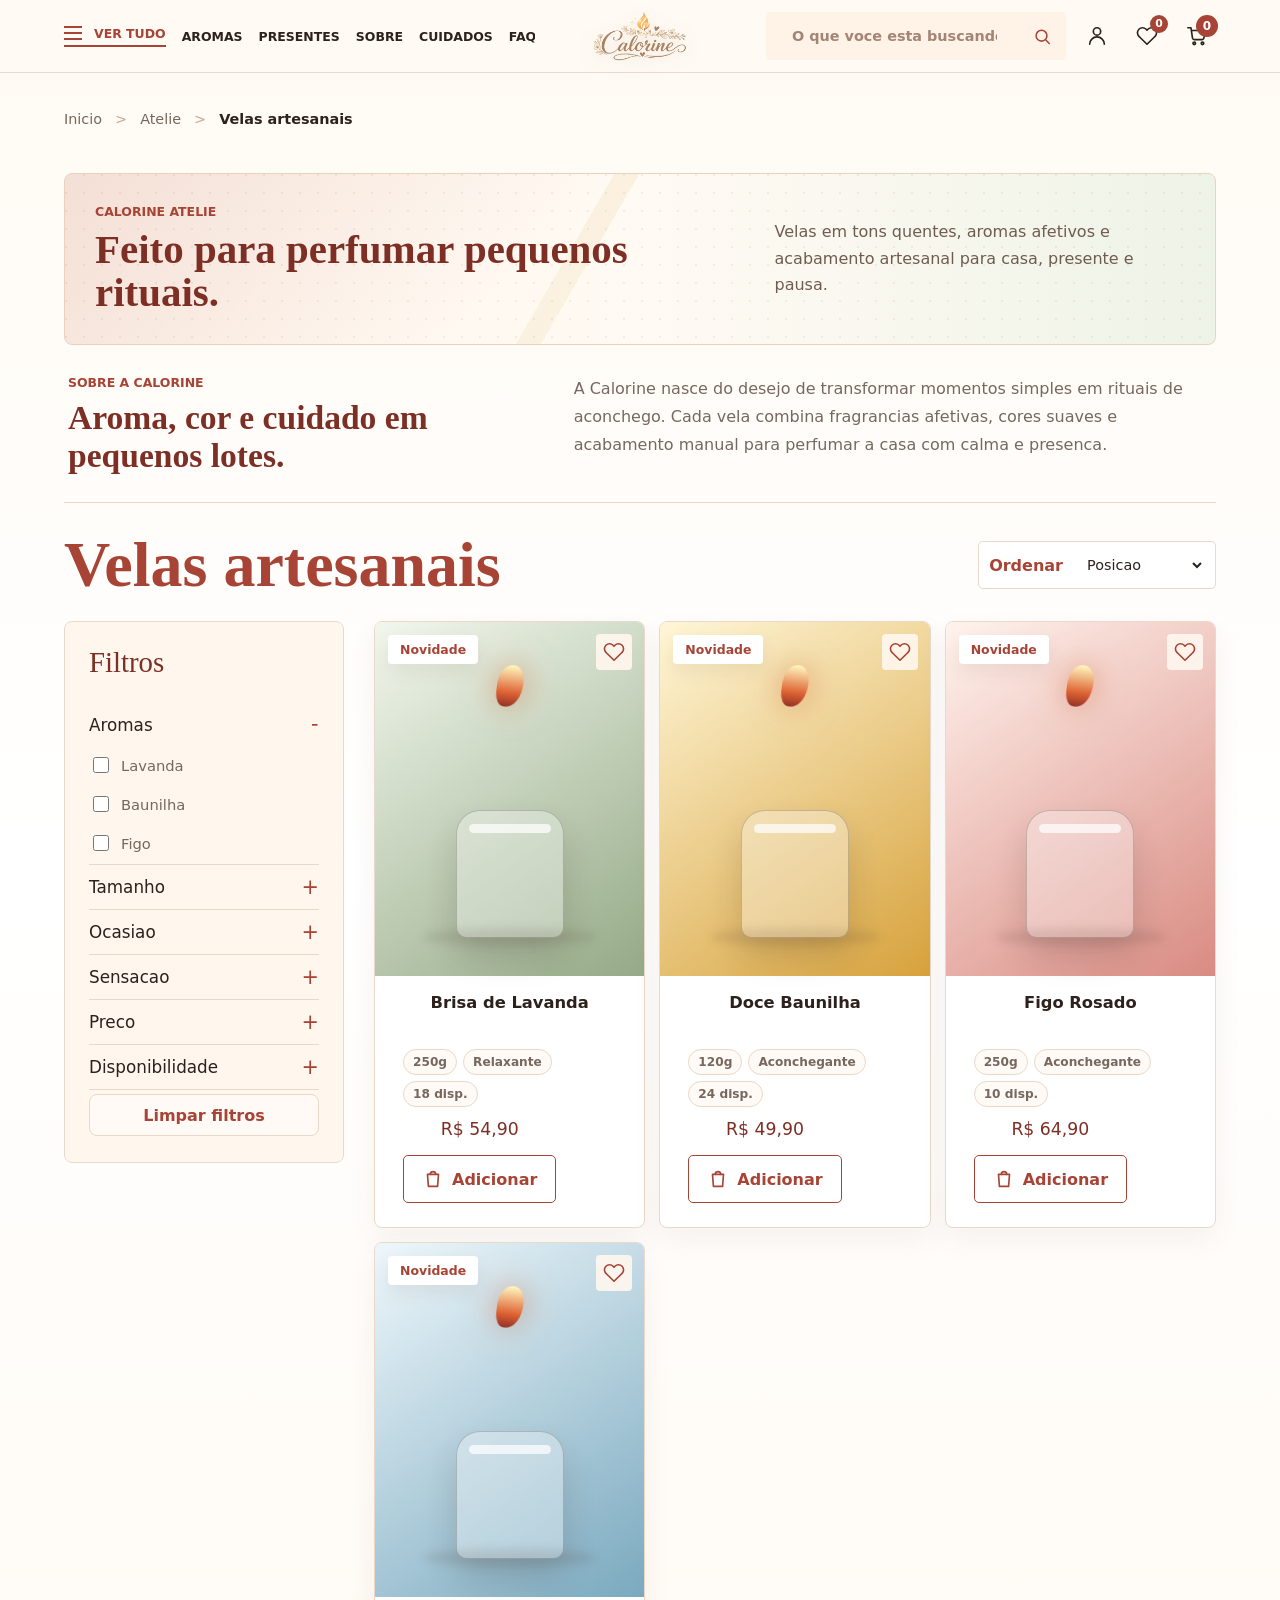
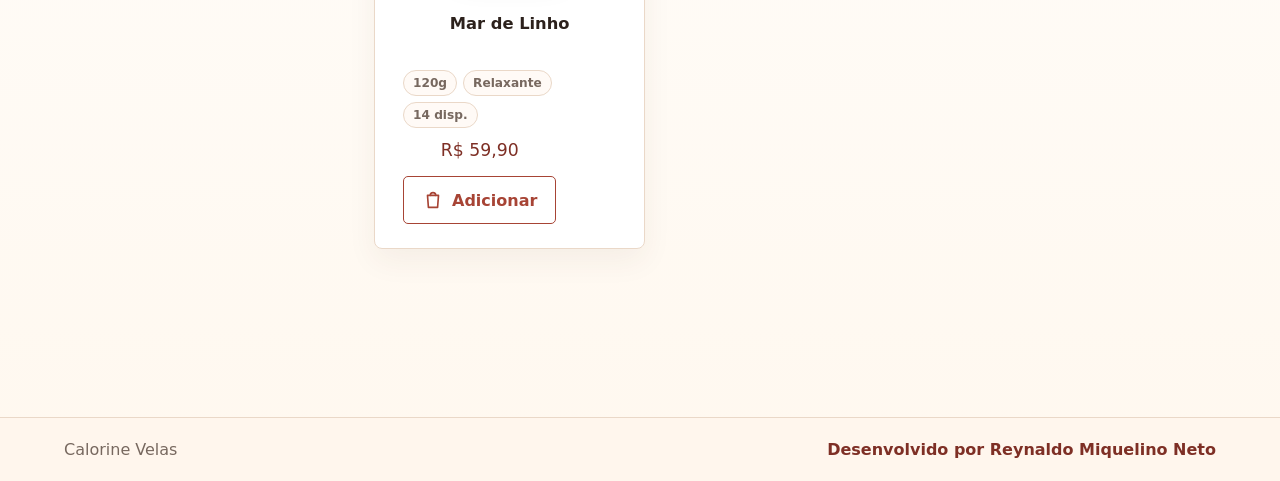
==== commit e6ae4ce0: "Atualizando o projeto" ====
--- a/index.html
+++ b/index.html
@@ -1,9 +1,9 @@
-﻿<!doctype html>
+<!doctype html>
 <html lang="pt-BR">
   <head>
     <meta charset="UTF-8" />
     <meta name="viewport" content="width=device-width, initial-scale=1.0" />
-    <title>Colorine Velas</title>
+    <title>Calorine Velas</title>
     <link rel="stylesheet" href="styles.css" />
   </head>
   <body>
@@ -15,14 +15,14 @@
         </a>
         <a href="#shop">Aromas</a>
         <a href="#shop">Presentes</a>
-        <a href="#shop">Ambientes</a>
-        <a href="#shop">Novidades</a>
-        <a href="#shop">Kits</a>
+        <a href="#about" data-route="about">Sobre</a>
+        <a href="#care" data-route="care">Cuidados</a>
+        <a href="#faq" data-route="faq">FAQ</a>
         <a href="#admin" class="admin-only" data-route="admin">Velas</a>
       </nav>
 
-      <a class="brand" href="#shop" aria-label="Colorine Velas">
-        <img class="brand-logo" src="logo-colorine-transparent.png" alt="Colorine Velas" />
+      <a class="brand" href="#shop" aria-label="Calorine Velas">
+        <img class="brand-logo" src="logo-colorine-transparent.png" alt="Calorine Velas" />
       </a>
 
       <div class="header-tools">
@@ -65,20 +65,20 @@
           <strong>Velas artesanais</strong>
         </div>
 
-        <section class="atelier-note" aria-label="Colorine">
+        <section class="atelier-note" aria-label="Calorine">
           <div>
-            <p class="eyebrow">colorine atelie</p>
+            <p class="eyebrow">calorine atelie</p>
             <h2>Feito para perfumar pequenos rituais.</h2>
           </div>
           <p>Velas em tons quentes, aromas afetivos e acabamento artesanal para casa, presente e pausa.</p>
         </section>
 
-        <section class="about-colorine" aria-label="Sobre a Colorine">
+        <section class="about-colorine" aria-label="Sobre a Calorine">
           <div>
-            <p class="eyebrow">sobre a colorine</p>
+            <p class="eyebrow">sobre a calorine</p>
             <h2>Aroma, cor e cuidado em pequenos lotes.</h2>
           </div>
-          <p>A Colorine nasce do desejo de transformar momentos simples em rituais de aconchego. Cada vela combina fragrancias afetivas, cores suaves e acabamento manual para perfumar a casa com calma e presenca.</p>
+          <p>A Calorine nasce do desejo de transformar momentos simples em rituais de aconchego. Cada vela combina fragrancias afetivas, cores suaves e acabamento manual para perfumar a casa com calma e presenca.</p>
         </section>
 
         <div class="shop-heading">
@@ -118,6 +118,18 @@
               <label><input type="checkbox" data-filter="mood" value="relaxante" /> Relaxante</label>
               <label><input type="checkbox" data-filter="mood" value="aconchegante" /> Aconchegante</label>
             </details>
+            <details>
+              <summary>Preco</summary>
+              <label><input type="checkbox" data-filter="price" value="ate-55" /> Ate R$ 55</label>
+              <label><input type="checkbox" data-filter="price" value="55-65" /> R$ 55 a R$ 65</label>
+              <label><input type="checkbox" data-filter="price" value="acima-65" /> Acima de R$ 65</label>
+            </details>
+            <details>
+              <summary>Disponibilidade</summary>
+              <label><input type="checkbox" data-filter="stock" value="available" /> Em estoque</label>
+              <label><input type="checkbox" data-filter="stock" value="low" /> Ultimas unidades</label>
+            </details>
+            <button class="clear-filters" id="clearFilters" type="button">Limpar filtros</button>
           </aside>
 
           <div class="product-grid" id="productGrid"></div>
@@ -176,6 +188,29 @@
               <strong id="detailPrice">R$ 0,00</strong>
               <button class="primary-action" id="detailAddToCart" type="button">Adicionar ao carrinho</button>
             </div>
+
+            <section class="review-panel" aria-label="Avaliacoes do produto">
+              <div>
+                <span>Avaliacoes</span>
+                <strong id="reviewSummary">Sem avaliacoes ainda</strong>
+              </div>
+              <label>
+                Sua nota
+                <select id="reviewRating">
+                  <option value="5">5 estrelas</option>
+                  <option value="4">4 estrelas</option>
+                  <option value="3">3 estrelas</option>
+                  <option value="2">2 estrelas</option>
+                  <option value="1">1 estrela</option>
+                </select>
+              </label>
+              <label>
+                Comentario
+                <textarea id="reviewComment" maxlength="160" placeholder="Conte o que achou do aroma"></textarea>
+              </label>
+              <button class="ghost-action" id="saveReview" type="button">Salvar avaliacao</button>
+              <div class="review-list" id="reviewList"></div>
+            </section>
           </div>
         </div>
 
@@ -188,110 +223,356 @@
         </section>
       </section>
 
-      <section class="screen" id="adminScreen" data-screen="admin">
-        <div class="section-heading">
+      <section class="screen institutional-screen" id="aboutScreen" data-screen="about">
+        <div class="breadcrumb" aria-label="Caminho">
+          <a href="#shop">Inicio</a>
+          <strong>Sobre</strong>
+        </div>
+        <section class="institutional-hero">
+          <p class="eyebrow">sobre a calorine</p>
+          <h1>Velas feitas para transformar casa em ritual.</h1>
+          <p>A Calorine combina aromas afetivos, cores suaves e producao em pequenos lotes para criar velas com presenca, cuidado e acabamento artesanal.</p>
+        </section>
+        <div class="institutional-grid">
+          <article>
+            <span>01</span>
+            <h2>Pequenos lotes</h2>
+            <p>Cada leva e pensada para manter consistencia de perfume, acabamento e identidade visual.</p>
+          </article>
+          <article>
+            <span>02</span>
+            <h2>Aromas afetivos</h2>
+            <p>Lavanda, baunilha, figo e notas limpas aparecem em composicoes para descanso, presente e rotina.</p>
+          </article>
+          <article>
+            <span>03</span>
+            <h2>Presente com calma</h2>
+            <p>A experiencia privilegia uma compra simples, bonita e acolhedora do primeiro clique ao checkout.</p>
+          </article>
+        </div>
+      </section>
+
+      <section class="screen institutional-screen" id="careScreen" data-screen="care">
+        <div class="breadcrumb" aria-label="Caminho">
+          <a href="#shop">Inicio</a>
+          <strong>Cuidados com a vela</strong>
+        </div>
+        <section class="institutional-hero compact">
+          <p class="eyebrow">cuidados</p>
+          <h1>Acenda melhor, perfume por mais tempo.</h1>
+        </section>
+        <div class="care-list">
+          <article>
+            <h2>Primeira queima</h2>
+            <p>Deixe a cera derreter ate as bordas do recipiente antes de apagar. Isso ajuda a evitar tuneis.</p>
+          </article>
+          <article>
+            <h2>Pavio</h2>
+            <p>Apare o pavio antes de reacender. Uma chama menor deixa a queima mais limpa e estavel.</p>
+          </article>
+          <article>
+            <h2>Seguranca</h2>
+            <p>Use em superficie firme, longe de tecidos, criancas e correntes de ar. Nunca deixe a vela sem supervisao.</p>
+          </article>
+          <article>
+            <h2>Tempo de uso</h2>
+            <p>Evite manter acesa por muitas horas seguidas. Apague, espere esfriar e reacenda quando quiser continuar.</p>
+          </article>
+        </div>
+      </section>
+
+      <section class="screen institutional-screen" id="faqScreen" data-screen="faq">
+        <div class="breadcrumb" aria-label="Caminho">
+          <a href="#shop">Inicio</a>
+          <strong>Perguntas frequentes</strong>
+        </div>
+        <section class="institutional-hero compact">
+          <p class="eyebrow">faq</p>
+          <h1>Duvidas comuns antes de escolher sua vela.</h1>
+        </section>
+        <div class="faq-list">
+          <details open>
+            <summary>As velas sao artesanais?</summary>
+            <p>Sim. A proposta da Calorine e trabalhar com lotes pequenos, acabamento manual e aromas selecionados.</p>
+          </details>
+          <details>
+            <summary>Como funciona o frete?</summary>
+            <p>No checkout, informe o CEP para simular prazo e valor. Pedidos acima do limite indicado podem ter entrega gratis.</p>
+          </details>
+          <details>
+            <summary>Posso favoritar produtos?</summary>
+            <p>Sim. Use o coracao nos cards ou na pagina do produto para montar sua lista de desejos.</p>
+          </details>
+          <details>
+            <summary>Como acompanho meu pedido?</summary>
+            <p>Depois de entrar na conta, acesse Minha conta para ver historico, status e itens comprados.</p>
+          </details>
+        </div>
+      </section>
+
+      <section class="screen admin-screen" id="adminScreen" data-screen="admin">
+        <div class="admin-topbar">
           <div>
-            <p class="eyebrow">gestao</p>
-            <h2>Cadastro de velas</h2>
+            <p class="eyebrow">backoffice</p>
+            <h2>Administracao Calorine</h2>
           </div>
           <span class="session-pill" id="sessionPill">Visitante</span>
         </div>
 
         <div class="admin-locked" id="adminLocked">
           <p class="eyebrow">acesso restrito</p>
-          <h3>Somente administradores podem cadastrar velas.</h3>
-          <p class="muted">Entre com a conta administrativa para liberar esta area.</p>
+          <h3>Somente administradores podem acessar o painel.</h3>
+          <p class="muted">Entre com a conta administrativa para liberar operacao, pedidos e catalogo.</p>
           <a class="primary-action" href="#login">Ir para login</a>
         </div>
 
-        <div class="admin-layout" id="adminLayout">
-          <form class="admin-form" id="productForm">
-            <input type="hidden" id="productId" />
-            <input type="hidden" id="productImageCurrent" />
-            <input type="hidden" id="productExtraImageOneCurrent" />
-            <input type="hidden" id="productExtraImageTwoCurrent" />
-            <label>
-              Nome da vela
-              <input id="productName" required maxlength="48" placeholder="Ex: Brisa de Lavanda" />
-            </label>
-            <label>
-              Aroma
-              <input id="productScent" required maxlength="48" placeholder="Lavanda, baunilha, capim-limao" />
-            </label>
-            <div class="field-row">
-              <label>
-                Preco
-                <input id="productPrice" required min="1" step="0.01" type="number" placeholder="49.90" />
-              </label>
-              <label>
-                Estoque
-                <input id="productStock" required min="0" step="1" type="number" placeholder="12" />
-              </label>
-            </div>
-            <label>
-              Familia de cor
-              <select id="productColor">
-                <option value="rose">Rosa queimado</option>
-                <option value="sage">Verde salvia</option>
-                <option value="honey">Mel</option>
-                <option value="clay">Argila</option>
-                <option value="ocean">Azul suave</option>
-              </select>
-            </label>
-            <div class="field-row">
-              <label>
-                Tamanho
-                <select id="productSize">
-                  <option value="120g">120g</option>
-                  <option value="250g">250g</option>
-                </select>
-              </label>
-              <label>
-                Sensacao
-                <select id="productMood">
-                  <option value="aconchegante">Aconchegante</option>
-                  <option value="relaxante">Relaxante</option>
-                </select>
-              </label>
-            </div>
-            <label>
-              Ocasiao
-              <select id="productOccasion">
-                <option value="classica">Classica</option>
-                <option value="presente">Presente</option>
-              </select>
-            </label>
-            <label>
-              Descricao
-              <textarea id="productDescription" required maxlength="160" placeholder="Conte o clima, o tamanho e a proposta da vela"></textarea>
-            </label>
-            <label>
-              Imagem da vela
-              <input id="productImage" type="file" accept="image/*" />
-            </label>
-            <div class="image-preview" id="productImagePreview">Sem imagem selecionada</div>
-            <div class="field-row">
-              <label>
-                Miniatura extra 1
-                <input id="productExtraImageOne" type="file" accept="image/*" />
-              </label>
-              <label>
-                Miniatura extra 2
-                <input id="productExtraImageTwo" type="file" accept="image/*" />
-              </label>
-            </div>
-            <div class="field-row">
-              <div class="image-preview" id="productExtraImageOnePreview">Sem imagem extra</div>
-              <div class="image-preview" id="productExtraImageTwoPreview">Sem imagem extra</div>
-            </div>
-            <div class="form-actions">
-              <button class="primary-action" type="submit">Salvar vela</button>
-              <button class="ghost-action" id="clearForm" type="button">Limpar</button>
-            </div>
-            <p class="form-message" id="productMessage"></p>
-          </form>
-
-          <div class="admin-list" id="adminList"></div>
+        <div class="admin-shell" id="adminLayout">
+          <aside class="admin-sidebar" aria-label="Menu administrativo">
+            <div class="admin-sidebar-head">
+              <p class="eyebrow">operacao</p>
+              <strong>Calorine Admin</strong>
+            </div>
+            <nav class="admin-nav">
+              <button class="is-active" type="button" data-admin-section="overview">Visao geral</button>
+              <button type="button" data-admin-section="orders">Pedidos</button>
+              <button type="button" data-admin-section="products">Velas</button>
+              <button type="button" data-admin-section="customers">Clientes</button>
+              <button type="button" data-admin-section="coupons">Cupons</button>
+              <button type="button" data-admin-section="settings">Configuracoes</button>
+            </nav>
+            <a class="admin-store-link" href="#shop">Ir para loja</a>
+          </aside>
+
+          <section class="admin-workspace">
+            <header class="admin-workspace-head">
+              <div>
+                <p class="eyebrow" id="adminPanelEyebrow">painel</p>
+                <h3 id="adminPanelTitle">Visao geral</h3>
+              </div>
+              <span class="admin-state">Ambiente administrativo</span>
+            </header>
+
+            <section class="admin-view is-active" data-admin-view="overview">
+              <div class="admin-dashboard" aria-label="Resumo administrativo">
+                <article>
+                  <span>Pedidos</span>
+                  <strong id="adminTotalOrders">0</strong>
+                </article>
+                <article>
+                  <span>Vendas</span>
+                  <strong id="adminTotalSales">R$ 0,00</strong>
+                </article>
+                <article>
+                  <span>Velas ativas</span>
+                  <strong id="adminActiveProducts">0</strong>
+                </article>
+                <article>
+                  <span>Estoque baixo</span>
+                  <strong id="adminLowStock">0</strong>
+                </article>
+              </div>
+              <div class="admin-split">
+                <section class="admin-section">
+                  <div class="admin-section-heading">
+                    <div>
+                      <p class="eyebrow">pedidos</p>
+                      <h3>Ultimos pedidos</h3>
+                    </div>
+                    <button class="small-button" type="button" data-admin-section="orders">Ver todos</button>
+                  </div>
+                  <div class="admin-orders compact" id="adminRecentOrders"></div>
+                </section>
+                <section class="admin-section">
+                  <div class="admin-section-heading">
+                    <div>
+                      <p class="eyebrow">estoque</p>
+                      <h3>Atencao no catalogo</h3>
+                    </div>
+                    <button class="small-button" type="button" data-admin-section="products">Gerenciar</button>
+                  </div>
+                  <div class="admin-list compact" id="adminStockAlerts"></div>
+                </section>
+              </div>
+            </section>
+
+            <section class="admin-view" data-admin-view="orders">
+              <section class="admin-section admin-orders-section">
+                <div class="admin-section-heading">
+                  <div>
+                    <p class="eyebrow">pedidos</p>
+                    <h3>Pedidos recebidos</h3>
+                  </div>
+                </div>
+                <div class="admin-orders" id="adminOrders"></div>
+              </section>
+            </section>
+
+            <section class="admin-view" data-admin-view="products">
+              <div class="admin-products-grid">
+                <form class="admin-form" id="productForm">
+                  <input type="hidden" id="productId" />
+                  <input type="hidden" id="productImageCurrent" />
+                  <input type="hidden" id="productExtraImageOneCurrent" />
+                  <input type="hidden" id="productExtraImageTwoCurrent" />
+                  <label>
+                    Nome da vela
+                    <input id="productName" required maxlength="48" placeholder="Ex: Brisa de Lavanda" />
+                  </label>
+                  <label>
+                    Aroma
+                    <input id="productScent" required maxlength="48" placeholder="Lavanda, baunilha, capim-limao" />
+                  </label>
+                  <div class="field-row">
+                    <label>
+                      Preco
+                      <input id="productPrice" required min="1" step="0.01" type="number" placeholder="49.90" />
+                    </label>
+                    <label>
+                      Estoque
+                      <input id="productStock" required min="0" step="1" type="number" placeholder="12" />
+                    </label>
+                  </div>
+                  <label>
+                    Familia de cor
+                    <select id="productColor">
+                      <option value="rose">Rosa queimado</option>
+                      <option value="sage">Verde salvia</option>
+                      <option value="honey">Mel</option>
+                      <option value="clay">Argila</option>
+                      <option value="ocean">Azul suave</option>
+                    </select>
+                  </label>
+                  <div class="field-row">
+                    <label>
+                      Tamanho
+                      <select id="productSize">
+                        <option value="120g">120g</option>
+                        <option value="250g">250g</option>
+                      </select>
+                    </label>
+                    <label>
+                      Sensacao
+                      <select id="productMood">
+                        <option value="aconchegante">Aconchegante</option>
+                        <option value="relaxante">Relaxante</option>
+                      </select>
+                    </label>
+                  </div>
+                  <label>
+                    Ocasiao
+                    <select id="productOccasion">
+                      <option value="classica">Classica</option>
+                      <option value="presente">Presente</option>
+                    </select>
+                  </label>
+                  <label>
+                    Descricao
+                    <textarea id="productDescription" required maxlength="160" placeholder="Conte o clima, o tamanho e a proposta da vela"></textarea>
+                  </label>
+                  <label>
+                    Imagem da vela
+                    <input id="productImage" type="file" accept="image/*" />
+                  </label>
+                  <div class="image-preview" id="productImagePreview">Sem imagem selecionada</div>
+                  <div class="field-row">
+                    <label>
+                      Miniatura extra 1
+                      <input id="productExtraImageOne" type="file" accept="image/*" />
+                    </label>
+                    <label>
+                      Miniatura extra 2
+                      <input id="productExtraImageTwo" type="file" accept="image/*" />
+                    </label>
+                  </div>
+                  <div class="field-row">
+                    <div class="image-preview" id="productExtraImageOnePreview">Sem imagem extra</div>
+                    <div class="image-preview" id="productExtraImageTwoPreview">Sem imagem extra</div>
+                  </div>
+                  <div class="form-actions">
+                    <button class="primary-action" type="submit">Salvar vela</button>
+                    <button class="ghost-action" id="clearForm" type="button">Limpar</button>
+                  </div>
+                  <p class="form-message" id="productMessage"></p>
+                </form>
+
+                <section class="admin-section">
+                  <div class="admin-section-heading">
+                    <div>
+                      <p class="eyebrow">catalogo</p>
+                      <h3>Velas cadastradas</h3>
+                    </div>
+                  </div>
+                  <div class="admin-list" id="adminList"></div>
+                </section>
+              </div>
+            </section>
+
+            <section class="admin-view" data-admin-view="customers">
+              <section class="admin-section">
+                <div class="admin-section-heading">
+                  <div>
+                    <p class="eyebrow">clientes</p>
+                    <h3>Clientes com pedidos</h3>
+                  </div>
+                </div>
+                <div class="admin-list" id="adminCustomers"></div>
+              </section>
+            </section>
+
+            <section class="admin-view" data-admin-view="coupons">
+              <section class="admin-section">
+                <div class="admin-section-heading">
+                  <div>
+                    <p class="eyebrow">promocoes</p>
+                    <h3>Cupons ativos</h3>
+                  </div>
+                </div>
+                <div class="admin-list">
+                  <article class="admin-item">
+                    <div>
+                      <h3>CALORINE10</h3>
+                      <p>10% de desconto no subtotal do carrinho.</p>
+                    </div>
+                    <span class="status-pill is-active">Ativo</span>
+                  </article>
+                  <article class="admin-item">
+                    <div>
+                      <h3>FRETEGRATIS</h3>
+                      <p>Remove o valor da entrega no checkout.</p>
+                    </div>
+                    <span class="status-pill is-active">Ativo</span>
+                  </article>
+                </div>
+              </section>
+            </section>
+
+            <section class="admin-view" data-admin-view="settings">
+              <section class="admin-section">
+                <div class="admin-section-heading">
+                  <div>
+                    <p class="eyebrow">loja</p>
+                    <h3>Configuracoes operacionais</h3>
+                  </div>
+                </div>
+                <div class="admin-list">
+                  <article class="admin-item">
+                    <div>
+                      <h3>Checkout</h3>
+                      <p>Pagamento, frete e WhatsApp estao simulados para testes da loja.</p>
+                    </div>
+                    <span class="status-pill is-muted">Simulado</span>
+                  </article>
+                  <article class="admin-item">
+                    <div>
+                      <h3>E-mail de pedidos</h3>
+                      <p>A confirmacao fica registrada no pedido e pode evoluir para envio real.</p>
+                    </div>
+                    <span class="status-pill is-muted">Pendente</span>
+                  </article>
+                </div>
+              </section>
+            </section>
+          </section>
         </div>
       </section>
 
@@ -314,7 +595,6 @@
             </label>
             <button class="primary-action" type="submit">Entrar</button>
             <button class="ghost-action" id="logoutButton" type="button">Sair</button>
-            <p class="hint-text">Admin teste: admin@colorine.com / admin123</p>
             <p class="form-message" id="loginMessage"></p>
           </form>
         </div>
@@ -405,7 +685,7 @@
           <div class="auth-copy">
             <p class="eyebrow">minha conta</p>
             <h2 id="accountTitle">Conta</h2>
-            <p class="muted">Confira os dados da sessao atual e acesse as areas disponiveis para o seu perfil.</p>
+            <p class="muted" id="accountIntro">Confira os dados da sessao atual e acesse as areas disponiveis para o seu perfil.</p>
           </div>
           <div class="account-summary">
             <div>
@@ -507,6 +787,7 @@
             <span>Total</span>
             <strong id="cartTotal">R$ 0,00</strong>
           </div>
+          <div class="checkout-preview" id="checkoutPreview"></div>
 
           <section class="checkout-step">
             <span>1</span>
@@ -532,13 +813,23 @@
             <div>
               <h3>Pagamento</h3>
               <label>
+                Cupom
+                <div class="coupon-row">
+                  <input id="couponCode" maxlength="24" placeholder="Ex: CALORINE10" />
+                  <button class="ghost-action" id="applyCoupon" type="button">Aplicar</button>
+                </div>
+              </label>
+              <p class="hint-text" id="couponMessage">Use CALORINE10 ou FRETEGRATIS para simular descontos.</p>
+              <label>
                 Forma de pagamento
                 <select id="paymentMethod">
                   <option value="pix">Pix</option>
                   <option value="card">Cartao de credito</option>
+                  <option value="whatsapp">WhatsApp</option>
                   <option value="boleto">Boleto</option>
                 </select>
               </label>
+              <div class="payment-simulation" id="paymentSimulation"></div>
             </div>
           </section>
 
@@ -547,6 +838,7 @@
             <div>
               <h3>Confirmacao</h3>
               <button class="primary-action" type="submit">Finalizar pedido</button>
+              <button class="secondary-action" id="whatsappCheckout" type="button">Finalizar pelo WhatsApp</button>
             </div>
           </section>
           <p class="checkout-message" id="checkoutMessage"></p>
@@ -573,7 +865,7 @@
     </aside>
 
     <footer class="site-footer">
-      <span>Colorine Velas</span>
+      <span>Calorine Velas</span>
       <strong>Desenvolvido por Reynaldo Miquelino Neto</strong>
     </footer>
 
--- a/styles.css
+++ b/styles.css
@@ -644,6 +644,104 @@
   gap: 12px;
 }
 
+.admin-dashboard {
+  display: grid;
+  grid-column: 1 / -1;
+  grid-template-columns: repeat(4, minmax(0, 1fr));
+  gap: 12px;
+}
+
+.admin-dashboard article,
+.admin-section,
+.admin-order-card {
+  border: 1px solid var(--line);
+  border-radius: 8px;
+  background: #fff;
+  box-shadow: 0 10px 28px rgba(70, 47, 31, 0.08);
+}
+
+.admin-dashboard article {
+  display: grid;
+  gap: 6px;
+  padding: 16px;
+}
+
+.admin-dashboard span,
+.status-pill {
+  color: var(--muted);
+  font-size: 0.78rem;
+  font-weight: 900;
+  text-transform: uppercase;
+}
+
+.admin-dashboard strong {
+  color: var(--accent-strong);
+  font-size: 1.55rem;
+}
+
+.admin-section {
+  display: grid;
+  gap: 14px;
+  padding: 16px;
+}
+
+.admin-section-heading {
+  display: flex;
+  align-items: center;
+  justify-content: space-between;
+  gap: 12px;
+}
+
+.admin-section-heading h3 {
+  margin: 0;
+  font-size: 1.2rem;
+}
+
+.admin-orders-section {
+  grid-column: 1 / -1;
+}
+
+.admin-orders {
+  display: grid;
+  gap: 12px;
+}
+
+.admin-order-card {
+  display: grid;
+  grid-template-columns: minmax(0, 1fr) minmax(170px, 0.36fr);
+  gap: 14px;
+  padding: 16px;
+}
+
+.admin-order-card h3 {
+  margin: 0 0 6px;
+}
+
+.admin-order-card p {
+  margin: 0 0 6px;
+  color: var(--muted);
+}
+
+.status-pill {
+  display: inline-flex;
+  width: fit-content;
+  min-height: 26px;
+  margin-top: 10px;
+  align-items: center;
+  padding: 0 9px;
+  border: 1px solid var(--line);
+  border-radius: 999px;
+  background: #fffaf6;
+}
+
+.status-pill.is-active {
+  color: var(--sage);
+}
+
+.status-pill.is-muted {
+  color: var(--accent);
+}
+
 .admin-item {
   display: grid;
   grid-template-columns: 1fr auto;
@@ -814,6 +912,16 @@
 
 .order-card strong {
   color: var(--accent-strong);
+}
+
+.order-items {
+  display: grid;
+  gap: 4px;
+  margin: 10px 0 0;
+  padding: 0;
+  color: var(--muted);
+  font-size: 0.9rem;
+  list-style: none;
 }
 
 .auth-switch {
@@ -902,10 +1010,12 @@
 
 .cart-panel {
   display: grid;
-  grid-template-rows: auto 1fr auto;
+  grid-template-rows: auto minmax(150px, 32vh) minmax(0, 1fr);
   width: min(100vw, 430px);
   min-height: 100vh;
+  max-height: 100vh;
   padding: 22px;
+  overflow: hidden;
 }
 
 .cart-header {
@@ -925,23 +1035,25 @@
   display: grid;
   align-content: start;
   gap: 12px;
-  overflow: auto;
-  padding: 18px 0;
+  min-height: 150px;
+  overflow-y: auto;
+  padding: 14px 0;
 }
 
 .cart-item {
   display: grid;
-  grid-template-columns: 1fr auto;
-  gap: 12px;
-  padding: 14px;
+  grid-template-columns: minmax(0, 1fr);
+  gap: 10px;
+  padding: 12px;
   border: 1px solid var(--line);
   border-radius: 8px;
   background: #fffaf6;
 }
 
 .cart-item h3 {
-  margin: 0 0 6px;
+  margin: 0 0 4px;
   font-size: 1rem;
+  line-height: 1.2;
 }
 
 .cart-item p {
@@ -968,16 +1080,21 @@
 }
 
 .cart-item-actions {
-  display: grid;
-  justify-items: end;
-  gap: 10px;
+  display: flex;
+  align-items: center;
+  justify-content: space-between;
+  gap: 8px;
+  flex-wrap: wrap;
 }
 
 .cart-line-total {
-  display: inline-block;
-  margin-top: 8px;
+  display: inline-flex;
+  align-items: center;
+  min-height: 32px;
+  margin: 0;
   color: var(--accent-strong);
   font-size: 0.95rem;
+  white-space: nowrap;
 }
 
 .remove-item {
@@ -995,6 +1112,7 @@
   display: inline-flex;
   align-items: center;
   gap: 8px;
+  flex: 0 0 auto;
 }
 
 .quantity button {
@@ -1024,6 +1142,9 @@
 .checkout {
   display: grid;
   gap: 14px;
+  min-height: 0;
+  overflow-y: auto;
+  padding-right: 2px;
 }
 
 .checkout-summary {
@@ -1049,6 +1170,33 @@
 
 .checkout-summary strong {
   color: var(--ink);
+}
+
+.checkout-preview {
+  display: grid;
+  gap: 9px;
+  padding: 14px;
+  border: 1px solid var(--line);
+  border-radius: 8px;
+  background: #fffaf6;
+}
+
+.checkout-preview h3 {
+  margin: 0 0 2px;
+  font-size: 0.95rem;
+}
+
+.checkout-preview div {
+  display: flex;
+  justify-content: space-between;
+  gap: 12px;
+  color: var(--muted);
+  font-size: 0.9rem;
+}
+
+.checkout-preview strong {
+  color: var(--ink);
+  white-space: nowrap;
 }
 
 .checkout-step {
@@ -1226,6 +1374,28 @@
 
   .label-card {
     display: none;
+  }
+}
+
+/* Cart drawer final sizing: keep the product list readable before checkout. */
+.cart-panel {
+  grid-template-rows: auto minmax(240px, 44vh) minmax(0, 1fr) !important;
+}
+
+.cart-items {
+  height: 100%;
+  min-height: 240px !important;
+  max-height: none !important;
+  overflow-y: auto !important;
+}
+
+@media (max-width: 560px) {
+  .cart-panel {
+    grid-template-rows: auto minmax(230px, 46vh) minmax(0, 1fr) !important;
+  }
+
+  .cart-items {
+    min-height: 230px !important;
   }
 }
 
@@ -1609,6 +1779,38 @@
   color: var(--muted);
   font-size: 0.92rem;
   font-weight: 500;
+}
+
+.clear-filters {
+  width: 100%;
+  min-height: 42px;
+  margin-top: 4px;
+  border: 1px solid var(--line);
+  border-radius: 8px;
+  background: #fffaf6;
+  color: var(--accent);
+  cursor: pointer;
+  font-weight: 900;
+}
+
+.product-meta {
+  display: flex;
+  flex-wrap: wrap;
+  gap: 6px;
+  margin: 12px 0 2px;
+}
+
+.product-meta span {
+  display: inline-flex;
+  align-items: center;
+  min-height: 26px;
+  padding: 0 9px;
+  border: 1px solid var(--line);
+  border-radius: 999px;
+  background: #fffaf6;
+  color: var(--muted);
+  font-size: 0.76rem;
+  font-weight: 900;
 }
 
 .product-grid {
@@ -2253,6 +2455,10 @@
     grid-template-columns: 1fr;
   }
 
+  .admin-dashboard {
+    grid-template-columns: repeat(2, minmax(0, 1fr));
+  }
+
   .admin-list {
     min-width: 0;
   }
@@ -2411,22 +2617,37 @@
 
   .cart-panel {
     width: 100vw;
+    padding: 18px;
+    grid-template-rows: auto minmax(170px, 34vh) minmax(0, 1fr);
+  }
+
+  .cart-panel {
+    width: 100vw;
     padding: 16px;
+  }
+
+  .cart-items {
+    min-height: 170px;
   }
 
   .cart-item,
   .favorite-item,
   .order-card,
-  .admin-item {
+  .admin-item,
+  .admin-order-card {
     grid-template-columns: 1fr;
   }
 
+  .admin-dashboard {
+    grid-template-columns: 1fr;
+  }
+
   .cart-item-actions {
-    justify-items: stretch;
+    align-items: center;
   }
 
   .quantity {
-    justify-content: space-between;
+    justify-content: center;
   }
 
   .shipping-row {
@@ -2449,3 +2670,886 @@
     padding: 18px 14px;
   }
 }
+
+#cartDrawer .cart-panel {
+  display: grid !important;
+  grid-template-rows: auto minmax(260px, 42vh) minmax(0, 1fr) !important;
+  height: 100vh !important;
+  max-height: 100vh !important;
+  overflow: hidden !important;
+}
+
+#cartDrawer .cart-items {
+  height: 100% !important;
+  min-height: 260px !important;
+  max-height: none !important;
+  overflow-y: auto !important;
+  padding: 14px 0 !important;
+}
+
+#cartDrawer .checkout {
+  min-height: 0 !important;
+  overflow-y: auto !important;
+}
+
+@media (max-width: 560px) {
+  #cartDrawer .cart-panel {
+    grid-template-rows: auto minmax(250px, 44vh) minmax(0, 1fr) !important;
+  }
+
+  #cartDrawer .cart-items {
+    min-height: 250px !important;
+  }
+}
+
+/* Calorine visual polish */
+[data-route].active {
+  color: var(--accent) !important;
+}
+
+.nav-categories [data-route].active {
+  border-bottom: 2px solid var(--accent);
+  padding-bottom: 4px;
+}
+
+.product-card,
+.cart-panel,
+.favorites-drawer .cart-panel,
+.admin-form,
+.auth-panel {
+  animation: panelIn 0.28s ease both;
+}
+
+.product-card {
+  transform-origin: center bottom;
+}
+
+.product-card:hover {
+  box-shadow: 0 18px 34px rgba(92, 58, 38, 0.12);
+}
+
+.product-footer button,
+.primary-action,
+.ghost-action,
+.secondary-action,
+.small-button,
+.header-icon {
+  transition: transform 0.16s ease, box-shadow 0.16s ease, background-color 0.16s ease, color 0.16s ease;
+}
+
+.product-footer button:active,
+.primary-action:active,
+.ghost-action:active,
+.secondary-action:active,
+.small-button:active,
+.header-icon:active {
+  transform: translateY(1px) scale(0.98);
+}
+
+.header-icon.is-bouncing,
+.cart-button.is-bouncing {
+  animation: buttonBounce 0.36s ease;
+}
+
+.cart-drawer.open,
+.favorites-drawer.open {
+  animation: drawerFade 0.18s ease both;
+}
+
+#cartDrawer .cart-panel,
+#favoritesDrawer .cart-panel {
+  animation: drawerSlide 0.24s ease both;
+}
+
+.product-favorite.is-active {
+  animation: favoritePulse 0.24s ease;
+}
+
+.institutional-screen {
+  max-width: 1180px;
+  margin: 0 auto;
+}
+
+.institutional-hero {
+  display: grid;
+  gap: 16px;
+  margin-bottom: 26px;
+  padding: clamp(24px, 5vw, 44px);
+  border: 1px solid var(--line);
+  border-radius: 8px;
+  background:
+    linear-gradient(135deg, rgba(167, 68, 53, 0.12), transparent 46%),
+    linear-gradient(100deg, #fff6ed 0%, #fffaf3 58%, #eef3e7 100%);
+}
+
+.institutional-hero.compact {
+  max-width: 860px;
+}
+
+.institutional-hero h1 {
+  max-width: 760px;
+  margin: 0;
+  color: var(--accent-strong);
+  font-family: Georgia, "Times New Roman", serif;
+  font-size: clamp(2.15rem, 5vw, 4rem);
+  line-height: 1;
+  letter-spacing: 0;
+}
+
+.institutional-hero p:not(.eyebrow) {
+  max-width: 720px;
+  margin: 0;
+  color: var(--muted);
+  font-size: 1.05rem;
+  line-height: 1.75;
+}
+
+.institutional-grid,
+.care-list {
+  display: grid;
+  grid-template-columns: repeat(3, minmax(0, 1fr));
+  gap: 14px;
+}
+
+.care-list {
+  grid-template-columns: repeat(2, minmax(0, 1fr));
+}
+
+.institutional-grid article,
+.care-list article,
+.faq-list details {
+  border: 1px solid var(--line);
+  border-radius: 8px;
+  background: #fff;
+  box-shadow: 0 12px 28px rgba(92, 58, 38, 0.07);
+}
+
+.institutional-grid article,
+.care-list article {
+  display: grid;
+  gap: 10px;
+  padding: 22px;
+}
+
+.institutional-grid span {
+  color: var(--accent);
+  font-weight: 900;
+}
+
+.institutional-grid h2,
+.care-list h2 {
+  margin: 0;
+  color: var(--accent-strong);
+  font-family: Georgia, "Times New Roman", serif;
+  font-size: 1.35rem;
+}
+
+.institutional-grid p,
+.care-list p,
+.faq-list p {
+  margin: 0;
+  color: var(--muted);
+  line-height: 1.65;
+}
+
+.faq-list {
+  display: grid;
+  gap: 12px;
+  max-width: 860px;
+}
+
+.faq-list details {
+  padding: 18px 20px;
+}
+
+.faq-list summary {
+  cursor: pointer;
+  color: var(--ink);
+  font-weight: 900;
+}
+
+.faq-list p {
+  padding-top: 12px;
+}
+
+.coupon-row {
+  display: grid;
+  grid-template-columns: minmax(0, 1fr) 92px;
+  gap: 8px;
+  align-items: end;
+}
+
+.coupon-row .ghost-action {
+  min-height: 46px;
+  padding: 0 12px;
+}
+
+.payment-simulation {
+  min-height: 42px;
+  padding: 12px;
+  border: 1px dashed var(--line);
+  border-radius: 8px;
+  background: #fffaf6;
+  color: var(--muted);
+  font-size: 0.9rem;
+  line-height: 1.45;
+}
+
+.review-panel {
+  display: grid;
+  gap: 12px;
+  margin-top: 18px;
+  padding: 16px;
+  border: 1px solid var(--line);
+  border-radius: 8px;
+  background: #fffaf6;
+}
+
+.review-panel > div:first-child {
+  display: flex;
+  align-items: center;
+  justify-content: space-between;
+  gap: 12px;
+}
+
+.review-panel span {
+  color: var(--muted);
+  font-size: 0.78rem;
+  font-weight: 900;
+  text-transform: uppercase;
+}
+
+.review-list {
+  display: grid;
+  gap: 8px;
+}
+
+.review-list article {
+  display: grid;
+  gap: 4px;
+  padding: 10px;
+  border: 1px solid var(--line);
+  border-radius: 8px;
+  background: #fff;
+}
+
+.review-list strong {
+  color: var(--honey);
+  letter-spacing: 0;
+}
+
+@keyframes panelIn {
+  from {
+    opacity: 0;
+    transform: translateY(8px);
+  }
+  to {
+    opacity: 1;
+    transform: translateY(0);
+  }
+}
+
+@keyframes drawerFade {
+  from { opacity: 0; }
+  to { opacity: 1; }
+}
+
+@keyframes drawerSlide {
+  from {
+    transform: translateX(18px);
+  }
+  to {
+    transform: translateX(0);
+  }
+}
+
+@keyframes buttonBounce {
+  0%, 100% { transform: scale(1); }
+  45% { transform: scale(1.14); }
+}
+
+@keyframes favoritePulse {
+  0%, 100% { transform: scale(1); }
+  50% { transform: scale(1.12); }
+}
+
+@media (prefers-reduced-motion: reduce) {
+  *,
+  *::before,
+  *::after {
+    animation-duration: 0.001ms !important;
+    animation-iteration-count: 1 !important;
+    scroll-behavior: auto !important;
+    transition-duration: 0.001ms !important;
+  }
+}
+
+@media (max-width: 860px) {
+  .topbar {
+    grid-template-columns: 1fr;
+  }
+
+  .brand {
+    justify-content: center;
+    order: -1;
+  }
+
+  .nav-categories {
+    justify-content: flex-start;
+    overflow-x: auto;
+    scrollbar-width: thin;
+  }
+
+  .header-tools {
+    display: grid;
+    grid-template-columns: minmax(0, 1fr) repeat(4, 40px);
+    width: 100%;
+  }
+
+  .shop-layout,
+  .product-detail,
+  .auth-panel {
+    grid-template-columns: 1fr !important;
+  }
+
+  .filter-panel {
+    position: static;
+  }
+
+  .institutional-grid,
+  .care-list {
+    grid-template-columns: 1fr;
+  }
+}
+
+@media (max-width: 560px) {
+  .screen {
+    padding-right: 12px;
+    padding-left: 12px;
+  }
+
+  .brand-logo {
+    width: 166px;
+    height: 46px;
+  }
+
+  .nav-categories {
+    gap: 14px;
+    margin-right: -12px;
+    margin-left: -12px;
+    padding-right: 12px;
+    padding-left: 12px;
+    font-size: 0.76rem;
+  }
+
+  .header-tools {
+    grid-template-columns: minmax(0, 1fr) repeat(4, 36px);
+    gap: 6px;
+  }
+
+  .header-search {
+    min-height: 40px;
+  }
+
+  .institutional-hero {
+    padding: 22px;
+  }
+
+  .institutional-hero h1 {
+    font-size: 2.1rem;
+  }
+
+  .product-grid,
+  .related-grid {
+    grid-template-columns: 1fr !important;
+  }
+
+  .cart-panel {
+    width: 100vw !important;
+  }
+
+  .coupon-row {
+    grid-template-columns: 1fr;
+  }
+}
+
+#accountScreen .admin-command-center {
+  display: grid;
+  gap: 14px;
+  margin-top: 14px;
+}
+
+#accountScreen .admin-command-grid {
+  display: grid;
+  grid-template-columns: repeat(3, minmax(0, 1fr));
+  gap: 8px;
+}
+
+#accountScreen .admin-command-grid article {
+  display: grid;
+  gap: 6px;
+  min-width: 0;
+  padding: 12px;
+  border: 1px solid rgba(167, 68, 53, 0.18);
+  border-radius: 8px;
+  background: rgba(255, 250, 246, 0.82);
+}
+
+#accountScreen .admin-command-grid span,
+#accountScreen .admin-mini-orders span {
+  color: var(--muted);
+  font-size: 0.76rem;
+  font-weight: 900;
+  text-transform: uppercase;
+}
+
+#accountScreen .admin-command-grid strong {
+  color: var(--accent-strong);
+  font-size: 1.2rem;
+}
+
+.admin-quick-actions {
+  display: grid;
+  grid-template-columns: repeat(3, minmax(0, 1fr));
+  gap: 10px;
+}
+
+.admin-quick-actions .ghost-action {
+  grid-column: auto;
+}
+
+#accountScreen .admin-operations {
+  grid-column: 1 / -1;
+  padding: 16px;
+  border: 1px solid var(--line);
+  border-radius: 8px;
+  background: #fff;
+}
+
+.admin-mini-orders {
+  display: grid;
+  gap: 8px;
+  margin-top: 10px;
+}
+
+#accountScreen .admin-mini-orders .empty-state {
+  padding: 18px;
+}
+
+#accountScreen .auth-panel:has(.admin-command-center:not(.hidden)) .auth-copy > .eyebrow,
+#accountScreen .auth-panel:has(.admin-command-center:not(.hidden)) .auth-copy > h2,
+#accountScreen .auth-panel:has(.admin-command-center:not(.hidden)) .auth-copy > .muted {
+  grid-column: 1;
+}
+
+#accountScreen .auth-panel:has(.admin-command-center:not(.hidden)) .admin-command-center {
+  grid-column: 2;
+  grid-row: 1 / span 3;
+  align-self: stretch;
+}
+
+#accountScreen .auth-panel:has(.admin-command-center:not(.hidden)) .primary-action,
+#accountScreen .auth-panel:has(.admin-command-center:not(.hidden)) .secondary-action,
+#accountScreen .auth-panel:has(.admin-command-center:not(.hidden)) .ghost-action {
+  min-height: 42px;
+  padding: 0 12px;
+  font-size: 0.9rem;
+}
+
+.admin-mini-orders article {
+  display: grid;
+  grid-template-columns: minmax(0, 1fr) auto;
+  gap: 12px;
+  align-items: center;
+  padding: 12px;
+  border: 1px solid var(--line);
+  border-radius: 8px;
+  background: #fffaf6;
+}
+
+.admin-mini-orders article > div {
+  display: grid;
+  gap: 4px;
+}
+
+.admin-mini-orders a {
+  color: var(--accent);
+  font-weight: 900;
+}
+
+#accountScreen .auth-panel:has(.admin-command-center:not(.hidden)) {
+  max-width: 1180px;
+  grid-template-columns: minmax(0, 1fr);
+  align-items: start;
+  gap: 14px;
+  padding: 22px;
+  background: #fff;
+}
+
+#accountScreen .auth-panel:has(.admin-command-center:not(.hidden)) .auth-copy {
+  position: static;
+  display: grid;
+  grid-template-columns: minmax(260px, 0.8fr) minmax(420px, 1.2fr);
+  gap: 18px;
+  align-items: end;
+  min-height: 0;
+  padding: 18px;
+}
+
+#accountScreen .auth-panel:has(.admin-command-center:not(.hidden)) .auth-copy h2 {
+  font-size: clamp(2rem, 3vw, 3rem);
+}
+
+#accountScreen .auth-panel:has(.admin-command-center:not(.hidden)) .account-orders {
+  grid-column: 1 / -1;
+}
+
+#accountScreen .auth-panel:has(.admin-command-center:not(.hidden)) .account-summary {
+  grid-template-columns: repeat(4, minmax(0, 1fr));
+  gap: 12px;
+}
+
+#accountScreen .auth-panel:has(.admin-command-center:not(.hidden)) .account-summary > div:not(.form-actions) {
+  padding: 12px;
+}
+
+#accountScreen .auth-panel:has(.admin-command-center:not(.hidden)) .admin-operations,
+#accountScreen .auth-panel:has(.admin-command-center:not(.hidden)) .account-address-card {
+  grid-column: 1 / -1;
+}
+
+#accountScreen .auth-panel:has(.admin-command-center:not(.hidden)) .account-address-grid {
+  grid-template-columns: repeat(3, minmax(0, 1fr));
+}
+
+@media (max-width: 860px) {
+  #accountScreen .auth-panel:has(.admin-command-center:not(.hidden)) {
+    grid-template-columns: 1fr;
+  }
+
+  #accountScreen .auth-panel:has(.admin-command-center:not(.hidden)) .auth-copy {
+    grid-template-columns: 1fr;
+  }
+
+  #accountScreen .auth-panel:has(.admin-command-center:not(.hidden)) .auth-copy > .eyebrow,
+  #accountScreen .auth-panel:has(.admin-command-center:not(.hidden)) .auth-copy > h2,
+  #accountScreen .auth-panel:has(.admin-command-center:not(.hidden)) .auth-copy > .muted,
+  #accountScreen .auth-panel:has(.admin-command-center:not(.hidden)) .admin-command-center {
+    grid-column: auto;
+    grid-row: auto;
+  }
+
+  #accountScreen .admin-command-grid,
+  .admin-quick-actions {
+    grid-template-columns: 1fr;
+  }
+
+  #accountScreen .auth-panel:has(.admin-command-center:not(.hidden)) .account-summary,
+  #accountScreen .auth-panel:has(.admin-command-center:not(.hidden)) .account-address-grid {
+    grid-template-columns: 1fr;
+  }
+}
+
+.admin-screen {
+  max-width: 1280px;
+}
+
+.admin-topbar {
+  display: flex;
+  justify-content: space-between;
+  gap: 18px;
+  align-items: center;
+  margin-bottom: 18px;
+}
+
+.admin-topbar h2 {
+  margin: 0;
+  color: var(--ink);
+  font-size: clamp(2rem, 4vw, 3.4rem);
+  line-height: 0.98;
+}
+
+.admin-shell {
+  display: grid;
+  grid-template-columns: 230px minmax(0, 1fr);
+  min-height: 680px;
+  overflow: hidden;
+  border: 1px solid var(--line);
+  border-radius: 8px;
+  background: #fff;
+}
+
+.admin-shell.locked {
+  display: none;
+}
+
+.admin-sidebar {
+  display: grid;
+  grid-template-rows: auto 1fr auto;
+  gap: 18px;
+  padding: 18px;
+  border-right: 1px solid var(--line);
+  background: #fffaf6;
+}
+
+.admin-sidebar-head {
+  display: grid;
+  gap: 4px;
+  padding-bottom: 14px;
+  border-bottom: 1px solid var(--line);
+}
+
+.admin-sidebar-head strong {
+  color: var(--accent-strong);
+  font-family: var(--serif);
+  font-size: 1.35rem;
+}
+
+.admin-nav {
+  display: grid;
+  align-content: start;
+  gap: 6px;
+}
+
+.admin-nav button,
+.admin-store-link {
+  width: 100%;
+  min-height: 42px;
+  padding: 0 12px;
+  border: 1px solid transparent;
+  border-radius: 7px;
+  background: transparent;
+  color: var(--ink);
+  font: inherit;
+  font-weight: 900;
+  text-align: left;
+  cursor: pointer;
+}
+
+.admin-nav button.is-active,
+.admin-nav button:hover,
+.admin-store-link:hover {
+  border-color: rgba(167, 68, 53, 0.2);
+  background: #fff;
+  color: var(--accent);
+}
+
+.admin-store-link {
+  display: flex;
+  align-items: center;
+  text-decoration: none;
+}
+
+.admin-workspace {
+  min-width: 0;
+  padding: 20px;
+  background: #fffdfa;
+}
+
+.admin-workspace-head {
+  display: flex;
+  justify-content: space-between;
+  gap: 16px;
+  align-items: center;
+  margin-bottom: 16px;
+  padding-bottom: 16px;
+  border-bottom: 1px solid var(--line);
+}
+
+.admin-workspace-head h3 {
+  margin: 0;
+  font-size: 1.45rem;
+}
+
+.admin-state {
+  padding: 9px 12px;
+  border: 1px solid var(--line);
+  border-radius: 999px;
+  background: #fff;
+  color: var(--muted);
+  font-size: 0.8rem;
+  font-weight: 900;
+}
+
+.admin-view {
+  display: none;
+}
+
+.admin-view.is-active {
+  display: grid;
+  gap: 16px;
+}
+
+.admin-dashboard {
+  display: grid;
+  grid-template-columns: repeat(4, minmax(0, 1fr));
+  gap: 12px;
+}
+
+.admin-dashboard article {
+  display: grid;
+  gap: 8px;
+  min-height: 108px;
+  padding: 16px;
+  border: 1px solid var(--line);
+  border-radius: 8px;
+  background: #fff;
+}
+
+.admin-dashboard span,
+.admin-item span,
+.admin-order-card label {
+  color: var(--muted);
+  font-size: 0.78rem;
+  font-weight: 900;
+  text-transform: uppercase;
+}
+
+.admin-dashboard strong {
+  color: var(--accent-strong);
+  font-size: 1.55rem;
+}
+
+.admin-split,
+.admin-products-grid {
+  display: grid;
+  grid-template-columns: minmax(0, 1fr) minmax(0, 1fr);
+  gap: 16px;
+  align-items: start;
+}
+
+.admin-section,
+.admin-form {
+  min-width: 0;
+  padding: 16px;
+  border: 1px solid var(--line);
+  border-radius: 8px;
+  background: #fff;
+}
+
+.admin-section-heading {
+  display: flex;
+  justify-content: space-between;
+  gap: 12px;
+  align-items: center;
+  margin-bottom: 14px;
+}
+
+.admin-section-heading h3 {
+  margin: 0;
+  font-size: 1.1rem;
+}
+
+.admin-list,
+.admin-orders {
+  display: grid;
+  gap: 10px;
+}
+
+.admin-list.compact,
+.admin-orders.compact {
+  max-height: 360px;
+  overflow: auto;
+}
+
+.admin-item,
+.admin-order-card {
+  display: grid;
+  grid-template-columns: minmax(0, 1fr) auto;
+  gap: 14px;
+  align-items: center;
+  padding: 13px;
+  border: 1px solid rgba(229, 204, 188, 0.9);
+  border-radius: 8px;
+  background: #fffdfa;
+}
+
+.admin-item h3,
+.admin-order-card h3 {
+  margin: 0 0 4px;
+  font-size: 1rem;
+}
+
+.admin-item p,
+.admin-order-card p {
+  margin: 0;
+  color: var(--muted);
+}
+
+.admin-order-card select {
+  min-width: 170px;
+}
+
+.admin-actions {
+  display: flex;
+  flex-wrap: wrap;
+  justify-content: flex-end;
+  gap: 8px;
+}
+
+.admin-products-grid .admin-form {
+  position: sticky;
+  top: 92px;
+}
+
+.admin-locked {
+  display: none;
+}
+
+.admin-locked.visible {
+  display: grid;
+  gap: 10px;
+  max-width: 620px;
+  margin: 0 auto;
+  padding: 26px;
+  border: 1px solid var(--line);
+  border-radius: 8px;
+  background: #fff;
+}
+
+@media (max-width: 980px) {
+  .admin-shell {
+    grid-template-columns: 1fr;
+  }
+
+  .admin-sidebar {
+    position: static;
+    border-right: 0;
+    border-bottom: 1px solid var(--line);
+  }
+
+  .admin-nav {
+    grid-template-columns: repeat(3, minmax(0, 1fr));
+  }
+
+  .admin-dashboard,
+  .admin-split,
+  .admin-products-grid {
+    grid-template-columns: 1fr;
+  }
+
+  .admin-products-grid .admin-form {
+    position: static;
+  }
+}
+
+@media (max-width: 620px) {
+  .admin-topbar,
+  .admin-workspace-head,
+  .admin-section-heading,
+  .admin-item,
+  .admin-order-card {
+    align-items: stretch;
+    flex-direction: column;
+    grid-template-columns: 1fr;
+  }
+
+  .admin-nav {
+    grid-template-columns: 1fr 1fr;
+  }
+
+  .admin-workspace,
+  .admin-sidebar {
+    padding: 14px;
+  }
+}
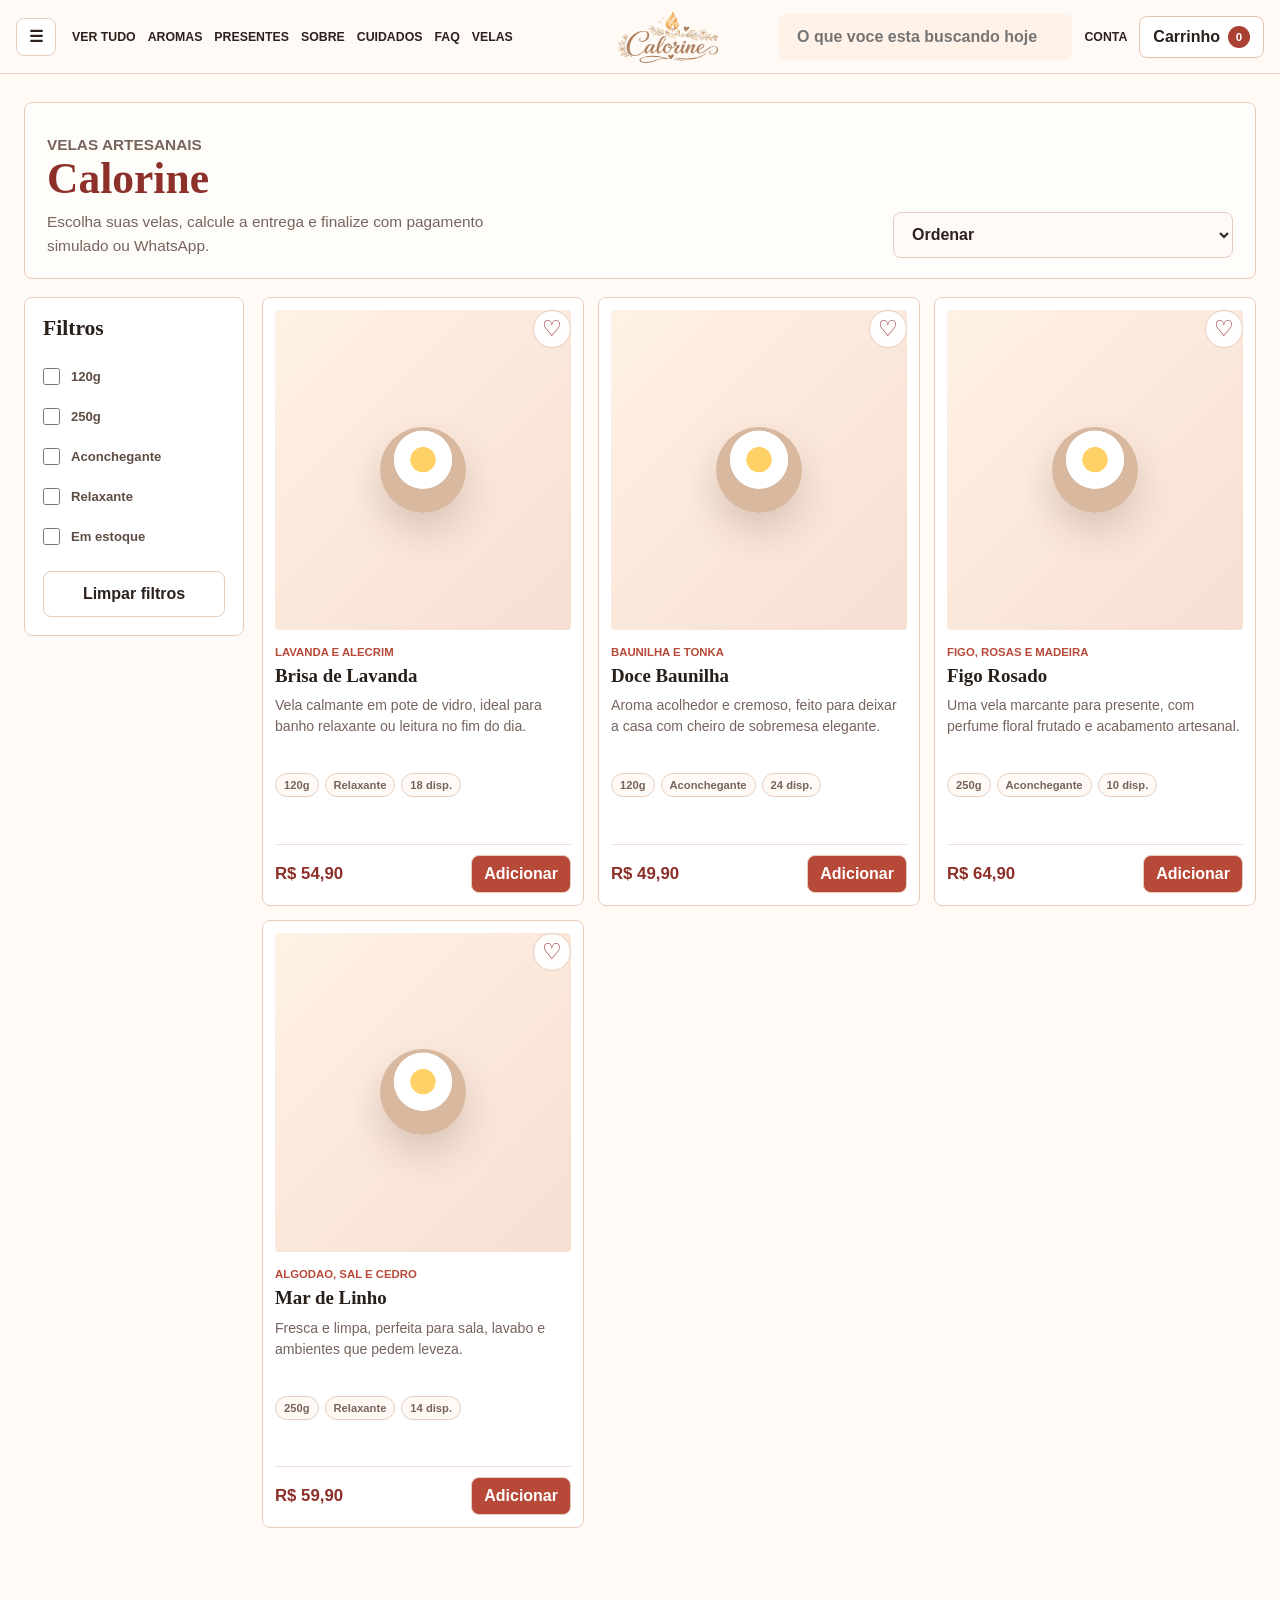
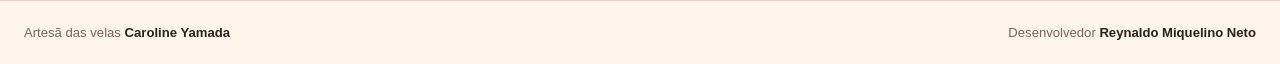
==== commit 37323477: "Atualizando o projeto" ====
--- a/index.html
+++ b/index.html
@@ -1,903 +1,435 @@
 <!doctype html>
 <html lang="pt-BR">
   <head>
-    <meta charset="UTF-8" />
-    <meta name="viewport" content="width=device-width, initial-scale=1.0" />
+    <meta charset="utf-8" />
+    <meta name="viewport" content="width=device-width, initial-scale=1" />
     <title>Calorine Velas</title>
-    <link rel="stylesheet" href="styles.css" />
+    <link rel="stylesheet" href="styles.css?v=20260622-6" />
   </head>
   <body>
-    <header class="topbar">
-      <nav class="nav-categories" aria-label="Categorias principais">
-        <a href="#shop" class="menu-link" data-route="shop" aria-label="Ver tudo">
-          <span class="hamburger" aria-hidden="true"></span>
-          Ver tudo
-        </a>
+    <header class="site-header">
+      <button class="icon-button" id="menuButton" type="button">☰</button>
+      <nav>
+        <a href="#shop">Ver tudo</a>
         <a href="#shop">Aromas</a>
         <a href="#shop">Presentes</a>
-        <a href="#about" data-route="about">Sobre</a>
-        <a href="#care" data-route="care">Cuidados</a>
-        <a href="#faq" data-route="faq">FAQ</a>
-        <a href="#admin" class="admin-only" data-route="admin">Velas</a>
+        <a href="#sobre">Sobre</a>
+        <a href="#cuidados">Cuidados</a>
+        <a href="#faq">FAQ</a>
+        <a href="#shop">Velas</a>
       </nav>
-
-      <a class="brand" href="#shop" aria-label="Calorine Velas">
-        <img class="brand-logo" src="logo-colorine-transparent.png" alt="Calorine Velas" />
+      <a class="brand" href="#shop" aria-label="Calorine - pagina inicial">
+        <img src="Logo-calorine.png" alt="Calorine" />
       </a>
-
-      <div class="header-tools">
-        <label class="search-box header-search">
-          <input id="searchInput" type="search" placeholder="O que voce esta buscando hoje?" />
-          <svg aria-hidden="true" viewBox="0 0 24 24">
-            <path d="m21 21-4.4-4.4" />
-            <circle cx="11" cy="11" r="7" />
-          </svg>
-        </label>
-        <a href="#login" class="header-icon guest-only" data-route="login" aria-label="Entrar">
-          <svg aria-hidden="true" viewBox="0 0 24 24"><path d="M20 21a8 8 0 0 0-16 0" /><circle cx="12" cy="7" r="4" /></svg>
-        </a>
-        <a href="#account" class="header-icon logged-only" data-route="account" aria-label="Minha conta">
-          <svg aria-hidden="true" viewBox="0 0 24 24"><path d="M20 21a8 8 0 0 0-16 0" /><circle cx="12" cy="7" r="4" /></svg>
-        </a>
-        <button class="header-icon logged-only" id="menuLogoutButton" type="button" aria-label="Sair">
-          <svg aria-hidden="true" viewBox="0 0 24 24"><path d="M9 21H5a2 2 0 0 1-2-2V5a2 2 0 0 1 2-2h4" /><path d="m16 17 5-5-5-5" /><path d="M21 12H9" /></svg>
-        </button>
-        <button class="header-icon favorite-button" id="openFavorites" type="button" aria-label="Abrir favoritos">
-          <svg aria-hidden="true" viewBox="0 0 24 24"><path d="M20.8 4.6a5.5 5.5 0 0 0-7.8 0L12 5.6l-1-1a5.5 5.5 0 0 0-7.8 7.8l1 1L12 21l7.8-7.6 1-1a5.5 5.5 0 0 0 0-7.8Z" /></svg>
-          <span id="favoriteCount">0</span>
-        </button>
-        <button class="cart-button header-icon" id="openCart" type="button" aria-label="Abrir carrinho">
-          <svg aria-hidden="true" viewBox="0 0 24 24">
-            <path d="M6.2 6h15l-1.7 8.4a2 2 0 0 1-2 1.6H9.1a2 2 0 0 1-2-1.6L5.4 3H2" />
-            <circle cx="9" cy="20" r="1.4" />
-            <circle cx="18" cy="20" r="1.4" />
-          </svg>
-          <span id="cartCount">0</span>
-        </button>
+      <div class="header-actions">
+        <input id="searchInput" placeholder="O que voce esta buscando hoje" />
+        <div class="account-menu">
+          <a class="icon-link" href="#login" id="loginLink">Conta</a>
+          <div class="account-dropdown" id="accountDropdown" hidden>
+            <a href="#account" id="accountDataLink">Dados pessoais</a>
+            <a href="#orders" id="ordersLink">Meus pedidos</a>
+            <a href="#favorites" id="favoritesLink">Favoritos</a>
+            <button id="headerLogoutButton" type="button">Sair</button>
+          </div>
+        </div>
+        <button class="cart-trigger" id="openCart" type="button">Carrinho <span id="cartCount">0</span></button>
       </div>
     </header>
 
     <main>
-<section class="screen active shop-screen" id="shopScreen" data-screen="shop">
-        <div class="breadcrumb" aria-label="Caminho">
-          <a href="#shop">Inicio</a>
-          <span>Atelie</span>
-          <strong>Velas artesanais</strong>
-        </div>
-
-        <section class="atelier-note" aria-label="Calorine">
+      <section class="screen shop-screen active" id="shopScreen" data-screen="shop">
+        <div class="page-head compact">
           <div>
-            <p class="eyebrow">calorine atelie</p>
-            <h2>Feito para perfumar pequenos rituais.</h2>
-          </div>
-          <p>Velas em tons quentes, aromas afetivos e acabamento artesanal para casa, presente e pausa.</p>
+            <p class="eyebrow">velas artesanais</p>
+            <h1>Calorine</h1>
+            <p>Escolha suas velas, calcule a entrega e finalize com pagamento simulado ou WhatsApp.</p>
+          </div>
+          <select id="sortProducts">
+            <option value="position">Ordenar</option>
+            <option value="price-asc">Menor preco</option>
+            <option value="price-desc">Maior preco</option>
+            <option value="name">Nome</option>
+          </select>
+        </div>
+        <div class="catalog-layout">
+          <aside class="filter-panel">
+            <h2>Filtros</h2>
+            <label><input type="checkbox" data-filter="size" value="120g" /> 120g</label>
+            <label><input type="checkbox" data-filter="size" value="250g" /> 250g</label>
+            <label><input type="checkbox" data-filter="mood" value="aconchegante" /> Aconchegante</label>
+            <label><input type="checkbox" data-filter="mood" value="relaxante" /> Relaxante</label>
+            <label><input type="checkbox" data-filter="stock" value="available" /> Em estoque</label>
+            <button class="ghost-action" id="clearFilters" type="button">Limpar filtros</button>
+          </aside>
+          <section class="product-grid" id="productGrid"></section>
+        </div>
+      </section>
+
+      <section class="screen product-screen" id="productScreen" data-screen="product">
+        <div class="product-page-inner"><a class="text-action product-back" href="#shop">Voltar para a loja</a>
+        <div class="product-detail">
+          <div class="detail-gallery"><div class="detail-media" id="detailMedia"><img id="detailImage" alt="" /></div></div>
+          <div class="detail-info">
+            <p class="eyebrow" id="detailScent">aroma</p>
+            <h1 id="detailName">Vela</h1>
+            <button class="rating-summary" id="detailRatingSummary" type="button">Sem avaliacoes</button>
+            <p id="detailDescription"></p>
+            <div id="detailMeta" class="product-meta"></div>
+            <strong id="detailPrice"></strong>
+            <div class="detail-actions"><button class="primary-action" id="detailAddToCart" type="button">Adicionar ao carrinho</button><button class="secondary-action" id="detailFavorite" type="button">Favoritar</button></div>
+          </div>
+        </div></div>
+        <section class="related-section"><div class="related-head"><div><p class="eyebrow">descubra tambem</p><h2>Voce tambem pode gostar</h2></div><a class="text-action" href="#shop">Ver todas</a></div><div class="product-grid related" id="relatedProducts"></div></section>
+        <section class="reviews-section" id="reviewsSection"><div class="reviews-list"><p class="eyebrow">experiencias reais</p><h2>Avaliacoes de clientes</h2><div class="reviews-overview" id="reviewsOverview"></div><div id="productReviews"></div></div><div class="review-entry"><div class="review-locked" id="reviewLocked"><strong>Avaliacao de compra verificada</strong><p>Depois que um pedido com este produto for entregue, a opcao de avaliar aparecera aqui e em Meus pedidos.</p></div><form class="review-form" id="reviewForm" hidden><input id="reviewOrderId" type="hidden" /><p class="eyebrow">sua avaliacao</p><fieldset class="star-rating"><legend>Selecione de 1 a 5 estrelas</legend><input id="star5" name="reviewRating" type="radio" value="5" required /><label for="star5" title="5 estrelas">★</label><input id="star4" name="reviewRating" type="radio" value="4" /><label for="star4" title="4 estrelas">★</label><input id="star3" name="reviewRating" type="radio" value="3" /><label for="star3" title="3 estrelas">★</label><input id="star2" name="reviewRating" type="radio" value="2" /><label for="star2" title="2 estrelas">★</label><input id="star1" name="reviewRating" type="radio" value="1" /><label for="star1" title="1 estrela">★</label></fieldset><label>Conte como foi sua experiencia<textarea id="reviewComment" maxlength="280" required></textarea></label><button class="primary-action" type="submit">Publicar avaliacao</button><p class="form-message" id="reviewMessage"></p></form></div></section>
+      </section>
+
+      <section class="screen review-screen" id="reviewScreen" data-screen="review">
+        <div class="review-page">
+          <a class="text-action" href="#orders">Voltar para meus pedidos</a>
+          <header class="review-page-head">
+            <p class="eyebrow">compra verificada</p>
+            <h1>Avalie sua experiencia</h1>
+            <p>Sua opiniao ajuda outras pessoas a escolherem a vela ideal.</p>
+          </header>
+          <div class="review-page-grid">
+            <aside class="review-product-summary">
+              <img id="reviewPageProductImage" alt="" />
+              <div><span>Produto avaliado</span><h2 id="reviewPageProductName">Vela Calorine</h2><p id="reviewPageOrderReference"></p></div>
+            </aside>
+            <form class="review-form review-page-form" id="reviewPageForm">
+              <input id="reviewPageOrderId" type="hidden" />
+              <p class="eyebrow">sua avaliacao</p>
+              <fieldset class="star-rating">
+                <legend>Qual nota voce da para este produto?</legend>
+                <input id="reviewPageStar5" name="reviewPageRating" type="radio" value="5" required /><label for="reviewPageStar5" title="5 estrelas">&#9733;</label>
+                <input id="reviewPageStar4" name="reviewPageRating" type="radio" value="4" /><label for="reviewPageStar4" title="4 estrelas">&#9733;</label>
+                <input id="reviewPageStar3" name="reviewPageRating" type="radio" value="3" /><label for="reviewPageStar3" title="3 estrelas">&#9733;</label>
+                <input id="reviewPageStar2" name="reviewPageRating" type="radio" value="2" /><label for="reviewPageStar2" title="2 estrelas">&#9733;</label>
+                <input id="reviewPageStar1" name="reviewPageRating" type="radio" value="1" /><label for="reviewPageStar1" title="1 estrela">&#9733;</label>
+              </fieldset>
+              <label>Conte como foi sua experiencia<textarea id="reviewPageComment" maxlength="280" placeholder="Aroma, qualidade, embalagem..." required></textarea></label>
+              <button class="primary-action" type="submit">Publicar avaliacao</button>
+              <p class="form-message" id="reviewPageMessage"></p>
+            </form>
+          </div>
+        </div>
+      </section>
+
+      <section class="screen cart-page-screen" id="cartPageScreen" data-screen="cart">
+        <header class="page-head compact">
+          <div>
+            <p class="eyebrow">carrinho</p>
+            <h1>Meu carrinho</h1>
+            <p>Confira os produtos, calcule uma previa de entrega e aplique cupom antes de fechar.</p>
+          </div>
+          <a class="secondary-action" href="#shop">Adicionar mais produtos</a>
+        </header>
+        <div class="cart-page-grid">
+          <section class="cart-page-main">
+            <div class="cart-table-head"><span>Produto</span><span>Preco</span><span>Quantidade</span><span>Total</span></div>
+            <div id="cartPageItems"></div>
+            <div class="cart-page-tools">
+              <section>
+                <h2>Entrega</h2>
+                <label>CEP de entrega<input id="cartCep" maxlength="9" placeholder="00000-000" /></label>
+                <button class="ghost-action" id="calculateShipping" type="button">Calcular</button>
+                <p class="hint-text" id="shippingMessage">Pedidos acima de R$ 180,00 tem frete gratis.</p>
+              </section>
+              <section>
+                <h2>Cupom</h2>
+                <label>Cupom<input id="couponCode" placeholder="Ex: CALORINE10" /></label>
+                <button class="ghost-action" id="applyCoupon" type="button">Aplicar</button>
+                <p class="hint-text" id="couponMessage">Use CALORINE10 ou FRETEGRATIS.</p>
+              </section>
+            </div>
+          </section>
+          <aside class="cart-page-summary">
+            <h2>Resumo do pedido</h2>
+            <div class="summary-lines" id="checkoutFinalSummary"></div>
+            <button class="primary-action" id="closeOrder" type="button">Fechar pedido</button>
+            <a class="secondary-action" href="#shop">Escolher mais produtos</a>
+            <p class="secure-note">Compra segura. Seus dados sao protegidos e o estoque sera reservado ao finalizar.</p>
+          </aside>
+        </div>
+      </section>
+
+      <section class="screen checkout-screen" id="checkoutScreen" data-screen="checkout">
+        <header class="page-head compact">
+          <div>
+            <p class="eyebrow">checkout</p>
+            <h1>Finalizar compra</h1>
+            <p>Confirme sua identificacao, escolha a entrega e gere o pedido.</p>
+          </div>
+          <a class="secondary-action" href="#cart">Voltar ao carrinho</a>
+        </header>
+        <div class="checkout-flow-grid">
+          <section class="checkout-stage">
+            <header>1. Identificacao</header>
+            <div class="checkout-stage-body">
+              <h3>Dados pessoais</h3>
+              <div class="checkout-personal-data">
+                <strong id="checkoutUserName">-</strong>
+                <span id="checkoutUserEmail">-</span>
+                <span id="checkoutUserPhone">-</span>
+              </div>
+              <hr />
+              <h3>Endereco para entrega</h3>
+              <div class="delivery-options">
+                <label><input name="deliveryChoice" type="radio" value="account" checked /> Meu endereco</label>
+                <label><input name="deliveryChoice" type="radio" value="other" /> Entregar em outro endereco</label>
+              </div>
+              <div class="selected-address-card" id="accountDeliverySummary"></div>
+              <div class="other-address-fields" id="otherAddressFields" hidden>
+                <div class="shipping-row">
+                  <label>CEP da entrega<input id="checkoutCep" maxlength="9" placeholder="00000-000" /></label>
+                  <button class="ghost-action" id="calculateCheckoutShipping" type="button">Buscar CEP</button>
+                </div>
+                <div class="checkout-address-grid">
+                  <label>Rua<input id="deliveryStreet" required placeholder="Rua" /></label>
+                  <label>Numero<input id="deliveryNumber" required maxlength="12" placeholder="123" /></label>
+                  <label>Complemento<input id="deliveryComplement" maxlength="50" placeholder="Apto, bloco, referencia" /></label>
+                  <label>Bairro<input id="deliveryNeighborhood" required placeholder="Bairro" /></label>
+                  <label>Cidade<input id="deliveryCity" required placeholder="Cidade" /></label>
+                  <label>UF<input id="deliveryState" required maxlength="2" placeholder="SP" /></label>
+                </div>
+              </div>
+              <button class="secondary-action checkout-freight-button" id="calculateCheckoutFreight" type="button">Calcular frete para este endereco</button>
+              <p class="hint-text" id="checkoutShippingSummary">Escolha o endereco e calcule o frete.</p>
+              <div class="shipping-options" id="shippingOptions"></div>
+            </div>
+          </section>
+          <form class="checkout-stage" id="checkoutForm">
+            <header>2. Pagamento</header>
+            <div class="checkout-stage-body">
+              <h3>Escolha a forma de pagamento</h3>
+              <div class="payment-options">
+                <label><input name="paymentChoice" type="radio" value="pix" checked /><span><strong>Pix a vista</strong><small>Confirmacao simulada imediata</small></span></label>
+                <label><input name="paymentChoice" type="radio" value="card" /><span><strong>Cartao de credito</strong><small>Aprovacao simulada</small></span></label>
+                <label><input name="paymentChoice" type="radio" value="boleto" /><span><strong>Boleto bancario</strong><small>Vencimento em 2 dias uteis</small></span></label>
+                <label class="is-disabled"><input name="paymentChoice" type="radio" value="whatsapp" disabled /><span><strong>WhatsApp</strong><small>Disponivel em breve</small></span></label>
+              </div>
+              <input id="paymentMethod" type="hidden" value="pix" />
+              <div class="payment-simulation" id="paymentSimulation"></div>
+              <button class="primary-action" type="submit">Ir para pagamento</button>
+              <button class="secondary-action" id="whatsappCheckout" type="button" disabled>WhatsApp indisponivel</button>
+              <p class="form-message" id="checkoutMessage"></p>
+            </div>
+          </form>
+          <aside class="checkout-stage">
+            <header>Resumo do pedido</header>
+            <div class="checkout-stage-body">
+              <div class="checkout-review-items" id="checkoutReviewItems"></div>
+              <div class="summary-lines" id="checkoutSummary"></div>
+            </div>
+          </aside>
+        </div>
+      </section>
+
+      <section class="screen payment-screen" id="paymentScreen" data-screen="payment">
+        <div class="payment-page">
+          <section class="payment-thankyou">
+            <div class="payment-order-number"><p>Numero do pedido</p><strong id="paymentOrderNumber">CALORINE-00000</strong></div>
+            <div class="payment-success-copy"><p class="eyebrow">pagamento</p><h1>Concluir pagamento</h1><p>Seu pedido foi criado e sera confirmado assim que o pagamento for aprovado.</p></div>
+            <a class="secondary-action" href="#orders">Pagar depois</a>
+          </section>
+          <div class="payment-grid">
+            <section class="payment-card" id="paymentInstructions"></section>
+            <section class="payment-card"><h2>Endereco de entrega</h2><p id="paymentCustomerName"></p><p id="paymentDeliveryAddress"></p><p id="paymentShippingInfo"></p></section>
+            <section class="payment-card"><h2>Resumo do pedido</h2><div id="paymentItems"></div><div class="summary-lines" id="paymentSummary"></div></section>
+          </div>
+        </div>
+      </section>
+
+      <section class="screen confirmation-screen" id="confirmationScreen" data-screen="confirmation">
+        <div class="confirmation-page">
+          <section class="confirmation-hero">
+            <div><p class="eyebrow">pagamento aprovado</p><h1>Compra confirmada</h1><p>Obrigada por escolher a Calorine. O pedido ja esta disponivel em Meus pedidos.</p></div>
+            <strong id="confirmationOrderNumber">CALORINE-00000</strong>
+            <a class="primary-action" href="#orders">Acompanhar pedido</a>
+          </section>
+          <div class="confirmation-grid">
+            <section><h2>Entrega</h2><p id="confirmationAddress"></p><p id="confirmationShipping"></p></section>
+            <section><h2>Resumo</h2><div class="summary-lines" id="confirmationSummary"></div></section>
+          </div>
+        </div>
+      </section>
+
+      <section class="screen account-screen" id="accountScreen" data-screen="account">
+        <div class="account-grid">
+          <section class="account-hero">
+            <p class="eyebrow">minha conta</p>
+            <h1 id="accountGreeting">Ola</h1>
+            <p id="accountHeroDescription">Confira e mantenha seus dados pessoais organizados.</p>
+          </section>
+          <section class="account-data">
+            <article><span>Nome</span><strong id="accountName">-</strong></article>
+            <article><span>E-mail</span><strong id="accountEmail">-</strong></article>
+            <article id="accountPhoneCard"><span>Telefone</span><strong id="accountPhone">-</strong></article>
+            <article class="account-address" id="accountAddressCard">
+              <span>Endereco</span>
+              <div class="account-address-grid">
+                <div><small>CEP</small><strong id="accountCep">-</strong></div>
+                <div><small>Rua</small><strong id="accountStreet">-</strong></div>
+                <div><small>Numero</small><strong id="accountNumber">-</strong></div>
+                <div><small>Bairro</small><strong id="accountNeighborhood">-</strong></div>
+                <div><small>Complemento</small><strong id="accountComplement">-</strong></div>
+                <div><small>Cidade/UF</small><strong id="accountCityState">-</strong></div>
+              </div>
+            </article>
+            <article><span>Perfil</span><strong id="accountRole">-</strong></article>
+            <div class="account-actions">
+              <a class="primary-action" href="#shop">Ir para loja</a>
+              <a class="secondary-action" href="#profile-edit" id="editProfileButton">Editar dados</a>
+              <a class="secondary-action" href="#admin" id="accountAdminButton">Painel admin</a>
+            </div>
+          </section>
+        </div>
+      </section>
+
+      <section class="screen orders-screen" id="ordersScreen" data-screen="orders">
+        <section class="account-history">
+          <div class="orders-head"><div><p class="eyebrow">sua conta</p><h2>Meus pedidos</h2><p class="orders-description">Acompanhe o andamento e consulte suas compras.</p></div><a class="secondary-action" href="#shop">Continuar comprando</a></div>
+          <div class="review-notifications" id="reviewNotifications"></div>
+          <div class="admin-list" id="accountOrders"></div>
+          <aside class="customer-order-detail" id="customerOrderDetail" hidden></aside>
         </section>
-
-        <section class="about-colorine" aria-label="Sobre a Calorine">
-          <div>
-            <p class="eyebrow">sobre a calorine</p>
-            <h2>Aroma, cor e cuidado em pequenos lotes.</h2>
-          </div>
-          <p>A Calorine nasce do desejo de transformar momentos simples em rituais de aconchego. Cada vela combina fragrancias afetivas, cores suaves e acabamento manual para perfumar a casa com calma e presenca.</p>
-        </section>
-
-        <div class="shop-heading">
-          <h1>Velas artesanais</h1>
-          <label class="sort-box">
-            <span aria-hidden="true">Ordenar</span>
-            <select id="sortProducts" aria-label="Ordenar produtos">
-              <option value="position">Posicao</option>
-              <option value="price-asc">Menor preco</option>
-              <option value="price-desc">Maior preco</option>
-              <option value="newest">Novidades</option>
-            </select>
-          </label>
-        </div>
-
-        <div class="shop-layout">
-          <aside class="filter-panel" aria-label="Filtros de produtos">
-            <h2>Filtros</h2>
-            <details open>
-              <summary>Aromas</summary>
-              <label><input type="checkbox" data-filter="scent" value="lavanda" /> Lavanda</label>
-              <label><input type="checkbox" data-filter="scent" value="baunilha" /> Baunilha</label>
-              <label><input type="checkbox" data-filter="scent" value="figo" /> Figo</label>
-            </details>
-            <details>
-              <summary>Tamanho</summary>
-              <label><input type="checkbox" data-filter="size" value="120g" /> 120g</label>
-              <label><input type="checkbox" data-filter="size" value="250g" /> 250g</label>
-            </details>
-            <details>
-              <summary>Ocasiao</summary>
-              <label><input type="checkbox" data-filter="occasion" value="classica" /> Classica</label>
-              <label><input type="checkbox" data-filter="occasion" value="presente" /> Presente</label>
-            </details>
-            <details>
-              <summary>Sensacao</summary>
-              <label><input type="checkbox" data-filter="mood" value="relaxante" /> Relaxante</label>
-              <label><input type="checkbox" data-filter="mood" value="aconchegante" /> Aconchegante</label>
-            </details>
-            <details>
-              <summary>Preco</summary>
-              <label><input type="checkbox" data-filter="price" value="ate-55" /> Ate R$ 55</label>
-              <label><input type="checkbox" data-filter="price" value="55-65" /> R$ 55 a R$ 65</label>
-              <label><input type="checkbox" data-filter="price" value="acima-65" /> Acima de R$ 65</label>
-            </details>
-            <details>
-              <summary>Disponibilidade</summary>
-              <label><input type="checkbox" data-filter="stock" value="available" /> Em estoque</label>
-              <label><input type="checkbox" data-filter="stock" value="low" /> Ultimas unidades</label>
-            </details>
-            <button class="clear-filters" id="clearFilters" type="button">Limpar filtros</button>
+      </section>
+
+      <section class="screen favorites-screen" id="favoritesScreen" data-screen="favorites">
+        <div class="section-head"><div><p class="eyebrow">sua selecao</p><h1>Favoritos</h1><p>Velas que voce guardou para consultar depois.</p></div><a class="secondary-action" href="#shop">Ver todas as velas</a></div>
+        <div class="product-grid" id="favoriteProducts"></div>
+      </section>
+
+      <section class="screen profile-edit-screen" id="profileEditScreen" data-screen="profile-edit">
+        <div class="profile-edit-grid">
+          <form class="admin-form" id="profileForm"><p class="eyebrow">dados pessoais</p><h1>Editar perfil</h1><div class="field-row"><label>Nome<input id="profileName" required /></label><label>Telefone<input id="profilePhone" required /></label></div><h3>Endereco principal</h3><div class="field-row"><label>CEP<input id="profileCep" maxlength="9" /></label><label>Numero<input id="profileNumber" required /></label></div><label>Rua<input id="profileStreet" required /></label><label>Complemento<input id="profileComplement" /></label><div class="field-row"><label>Bairro<input id="profileNeighborhood" required /></label><label>Cidade<input id="profileCity" required /></label></div><label>UF<input id="profileState" maxlength="2" required /></label><label class="checkbox-field"><input id="profileMarketing" type="checkbox" /> Quero receber novidades</label><button class="primary-action" type="submit">Salvar alteracoes</button><p class="form-message" id="profileMessage"></p></form>
+          <form class="admin-form password-form" id="passwordForm"><p class="eyebrow">seguranca</p><h2>Alterar senha</h2><label>Senha atual<input id="currentPassword" type="password" required /></label><label>Nova senha<input id="newPassword" type="password" minlength="6" required /></label><label>Confirmar nova senha<input id="confirmPassword" type="password" minlength="6" required /></label><button class="secondary-action" type="submit">Atualizar senha</button><p class="form-message" id="passwordMessage"></p></form>
+        </div>
+      </section>
+
+      <section class="screen login-screen" id="loginScreen" data-screen="login">
+        <div class="auth-grid">
+          <section class="auth-card">
+            <p class="eyebrow" id="loginEyebrow">acesso</p>
+            <h1 id="loginTitle">Entrar na loja</h1>
+            <p id="loginDescription">Entre com sua conta para acompanhar pedidos e agilizar o checkout.</p>
+            <button class="secondary-action" id="showRegister" type="button">Ainda nao tenho conta</button>
+          </section>
+          <form class="admin-form" id="loginForm">
+            <div class="login-form-heading"><p class="eyebrow">identificacao</p><h2 id="loginFormTitle">Acesse sua conta</h2></div>
+            <label>E-mail<input id="loginEmail" type="email" autocomplete="email" required /></label>
+            <label>Senha<input id="loginPassword" type="password" autocomplete="current-password" required /></label>
+            <button class="primary-action" type="submit">Entrar</button>
+            <button class="secondary-action" id="logoutButton" type="button">Sair</button>
+            <p class="hint-text" id="adminLoginHint" hidden>Admin teste: admin@calorine.com / admin123</p>
+            <p class="form-message" id="loginMessage"></p>
+          </form>
+        </div>
+      </section>
+
+      <section class="screen register-screen" id="registerScreen" data-screen="register">
+        <form class="admin-form register-form" id="registerForm">
+          <p class="eyebrow">cadastro</p>
+          <h1>Criar conta</h1>
+          <div class="field-row"><label>Nome<input id="registerName" required /></label><label>Telefone<input id="registerPhone" required /></label></div>
+          <div class="field-row"><label>E-mail<input id="registerEmail" type="email" required /></label><label>Senha<input id="registerPassword" type="password" required minlength="6" /></label></div>
+          <h3>Endereco</h3>
+          <div class="field-row"><label>CEP <small>(opcional)</small><input id="registerCep" maxlength="9" inputmode="numeric" /></label><label>Numero<input id="registerNumber" required /></label></div>
+          <p class="field-feedback" id="registerCepMessage">Se nao souber o CEP, preencha o endereco e tentaremos localiza-lo.</p>
+          <label>Rua<input id="registerStreet" required /></label>
+          <label>Complemento<input id="registerComplement" /></label>
+          <div class="field-row"><label>Bairro<input id="registerNeighborhood" required /></label><label>Cidade<input id="registerCity" required /></label></div>
+          <label>UF<input id="registerState" maxlength="2" required /></label>
+          <label class="checkbox-field"><input id="registerMarketing" type="checkbox" /> Quero receber novidades</label>
+          <button class="primary-action" type="submit">Cadastrar</button>
+          <p class="form-message" id="registerMessage"></p>
+        </form>
+      </section>
+
+      <section class="screen admin-screen" id="adminScreen" data-screen="admin">
+        <div class="admin-shell">
+          <aside class="admin-sidebar">
+            <p class="eyebrow">admin</p>
+            <h2>Calorine</h2>
+            <button data-admin-section="overview">Dashboard</button>
+            <button data-admin-section="orders">Pedidos</button>
+            <button data-admin-section="products">Produtos</button>
+            <button data-admin-section="customers">Clientes</button>
+            <button class="admin-logout-button" id="adminLogoutButton" type="button">Sair da conta</button>
           </aside>
-
-          <div class="product-grid" id="productGrid"></div>
-        </div>
-      </section>
-
-      <section class="screen product-detail-screen" id="productDetailScreen" data-screen="product">
-        <div class="breadcrumb" aria-label="Caminho">
-          <a href="#shop">Inicio</a>
-          <span>Velas artesanais</span>
-          <strong id="detailBreadcrumb">Produto</strong>
-        </div>
-
-        <div class="product-detail">
-          <div class="detail-gallery">
-            <div class="detail-thumbs" id="detailThumbs" aria-label="Miniaturas do produto"></div>
-            <div class="detail-media" id="detailMedia">
-              <button class="product-favorite detail-favorite" id="detailFavorite" type="button" aria-label="Adicionar aos favoritos">
-                <svg aria-hidden="true" viewBox="0 0 24 24"><path d="M20.8 4.6a5.5 5.5 0 0 0-7.8 0L12 5.6l-1-1a5.5 5.5 0 0 0-7.8 7.8l1 1L12 21l7.8-7.6 1-1a5.5 5.5 0 0 0 0-7.8Z" /></svg>
-              </button>
-              <img id="detailImage" alt="" />
-              <span class="product-flame"></span>
-              <span class="product-jar"></span>
-            </div>
-          </div>
-
-          <div class="detail-copy">
-            <p class="eyebrow" id="detailScent">aroma</p>
-            <h1 id="detailName">Produto</h1>
-            <p id="detailDescription"></p>
-
-            <div class="detail-facts">
-              <div>
-                <span>Aroma</span>
-                <strong id="detailAroma">-</strong>
-              </div>
-              <div>
-                <span>Tamanho</span>
-                <strong id="detailSize">-</strong>
-              </div>
-              <div>
-                <span>Estoque</span>
-                <strong id="detailStock">-</strong>
-              </div>
-              <div>
-                <span>Ocasião</span>
-                <strong id="detailOccasion">-</strong>
-              </div>
-              <div>
-                <span>Sensação</span>
-                <strong id="detailMood">-</strong>
-              </div>
-            </div>
-
-            <div class="detail-buy">
-              <strong id="detailPrice">R$ 0,00</strong>
-              <button class="primary-action" id="detailAddToCart" type="button">Adicionar ao carrinho</button>
-            </div>
-
-            <section class="review-panel" aria-label="Avaliacoes do produto">
-              <div>
-                <span>Avaliacoes</span>
-                <strong id="reviewSummary">Sem avaliacoes ainda</strong>
-              </div>
-              <label>
-                Sua nota
-                <select id="reviewRating">
-                  <option value="5">5 estrelas</option>
-                  <option value="4">4 estrelas</option>
-                  <option value="3">3 estrelas</option>
-                  <option value="2">2 estrelas</option>
-                  <option value="1">1 estrela</option>
-                </select>
-              </label>
-              <label>
-                Comentario
-                <textarea id="reviewComment" maxlength="160" placeholder="Conte o que achou do aroma"></textarea>
-              </label>
-              <button class="ghost-action" id="saveReview" type="button">Salvar avaliacao</button>
-              <div class="review-list" id="reviewList"></div>
-            </section>
-          </div>
-        </div>
-
-        <section class="related-products" aria-label="Produtos relacionados">
-          <div class="related-heading">
-            <p class="eyebrow">continue explorando</p>
-            <h2>Voce tambem pode gostar</h2>
-          </div>
-          <div class="related-grid" id="relatedProducts"></div>
-        </section>
-      </section>
-
-      <section class="screen institutional-screen" id="aboutScreen" data-screen="about">
-        <div class="breadcrumb" aria-label="Caminho">
-          <a href="#shop">Inicio</a>
-          <strong>Sobre</strong>
-        </div>
-        <section class="institutional-hero">
-          <p class="eyebrow">sobre a calorine</p>
-          <h1>Velas feitas para transformar casa em ritual.</h1>
-          <p>A Calorine combina aromas afetivos, cores suaves e producao em pequenos lotes para criar velas com presenca, cuidado e acabamento artesanal.</p>
-        </section>
-        <div class="institutional-grid">
-          <article>
-            <span>01</span>
-            <h2>Pequenos lotes</h2>
-            <p>Cada leva e pensada para manter consistencia de perfume, acabamento e identidade visual.</p>
-          </article>
-          <article>
-            <span>02</span>
-            <h2>Aromas afetivos</h2>
-            <p>Lavanda, baunilha, figo e notas limpas aparecem em composicoes para descanso, presente e rotina.</p>
-          </article>
-          <article>
-            <span>03</span>
-            <h2>Presente com calma</h2>
-            <p>A experiencia privilegia uma compra simples, bonita e acolhedora do primeiro clique ao checkout.</p>
-          </article>
-        </div>
-      </section>
-
-      <section class="screen institutional-screen" id="careScreen" data-screen="care">
-        <div class="breadcrumb" aria-label="Caminho">
-          <a href="#shop">Inicio</a>
-          <strong>Cuidados com a vela</strong>
-        </div>
-        <section class="institutional-hero compact">
-          <p class="eyebrow">cuidados</p>
-          <h1>Acenda melhor, perfume por mais tempo.</h1>
-        </section>
-        <div class="care-list">
-          <article>
-            <h2>Primeira queima</h2>
-            <p>Deixe a cera derreter ate as bordas do recipiente antes de apagar. Isso ajuda a evitar tuneis.</p>
-          </article>
-          <article>
-            <h2>Pavio</h2>
-            <p>Apare o pavio antes de reacender. Uma chama menor deixa a queima mais limpa e estavel.</p>
-          </article>
-          <article>
-            <h2>Seguranca</h2>
-            <p>Use em superficie firme, longe de tecidos, criancas e correntes de ar. Nunca deixe a vela sem supervisao.</p>
-          </article>
-          <article>
-            <h2>Tempo de uso</h2>
-            <p>Evite manter acesa por muitas horas seguidas. Apague, espere esfriar e reacenda quando quiser continuar.</p>
-          </article>
-        </div>
-      </section>
-
-      <section class="screen institutional-screen" id="faqScreen" data-screen="faq">
-        <div class="breadcrumb" aria-label="Caminho">
-          <a href="#shop">Inicio</a>
-          <strong>Perguntas frequentes</strong>
-        </div>
-        <section class="institutional-hero compact">
-          <p class="eyebrow">faq</p>
-          <h1>Duvidas comuns antes de escolher sua vela.</h1>
-        </section>
-        <div class="faq-list">
-          <details open>
-            <summary>As velas sao artesanais?</summary>
-            <p>Sim. A proposta da Calorine e trabalhar com lotes pequenos, acabamento manual e aromas selecionados.</p>
-          </details>
-          <details>
-            <summary>Como funciona o frete?</summary>
-            <p>No checkout, informe o CEP para simular prazo e valor. Pedidos acima do limite indicado podem ter entrega gratis.</p>
-          </details>
-          <details>
-            <summary>Posso favoritar produtos?</summary>
-            <p>Sim. Use o coracao nos cards ou na pagina do produto para montar sua lista de desejos.</p>
-          </details>
-          <details>
-            <summary>Como acompanho meu pedido?</summary>
-            <p>Depois de entrar na conta, acesse Minha conta para ver historico, status e itens comprados.</p>
-          </details>
-        </div>
-      </section>
-
-      <section class="screen admin-screen" id="adminScreen" data-screen="admin">
-        <div class="admin-topbar">
-          <div>
-            <p class="eyebrow">backoffice</p>
-            <h2>Administracao Calorine</h2>
-          </div>
-          <span class="session-pill" id="sessionPill">Visitante</span>
-        </div>
-
-        <div class="admin-locked" id="adminLocked">
-          <p class="eyebrow">acesso restrito</p>
-          <h3>Somente administradores podem acessar o painel.</h3>
-          <p class="muted">Entre com a conta administrativa para liberar operacao, pedidos e catalogo.</p>
-          <a class="primary-action" href="#login">Ir para login</a>
-        </div>
-
-        <div class="admin-shell" id="adminLayout">
-          <aside class="admin-sidebar" aria-label="Menu administrativo">
-            <div class="admin-sidebar-head">
-              <p class="eyebrow">operacao</p>
-              <strong>Calorine Admin</strong>
-            </div>
-            <nav class="admin-nav">
-              <button class="is-active" type="button" data-admin-section="overview">Visao geral</button>
-              <button type="button" data-admin-section="orders">Pedidos</button>
-              <button type="button" data-admin-section="products">Velas</button>
-              <button type="button" data-admin-section="customers">Clientes</button>
-              <button type="button" data-admin-section="coupons">Cupons</button>
-              <button type="button" data-admin-section="settings">Configuracoes</button>
-            </nav>
-            <a class="admin-store-link" href="#shop">Ir para loja</a>
-          </aside>
-
-          <section class="admin-workspace">
-            <header class="admin-workspace-head">
-              <div>
-                <p class="eyebrow" id="adminPanelEyebrow">painel</p>
-                <h3 id="adminPanelTitle">Visao geral</h3>
-              </div>
-              <span class="admin-state">Ambiente administrativo</span>
-            </header>
-
-            <section class="admin-view is-active" data-admin-view="overview">
-              <div class="admin-dashboard" aria-label="Resumo administrativo">
-                <article>
-                  <span>Pedidos</span>
-                  <strong id="adminTotalOrders">0</strong>
-                </article>
-                <article>
-                  <span>Vendas</span>
-                  <strong id="adminTotalSales">R$ 0,00</strong>
-                </article>
-                <article>
-                  <span>Velas ativas</span>
-                  <strong id="adminActiveProducts">0</strong>
-                </article>
-                <article>
-                  <span>Estoque baixo</span>
-                  <strong id="adminLowStock">0</strong>
-                </article>
-              </div>
-              <div class="admin-split">
-                <section class="admin-section">
-                  <div class="admin-section-heading">
-                    <div>
-                      <p class="eyebrow">pedidos</p>
-                      <h3>Ultimos pedidos</h3>
-                    </div>
-                    <button class="small-button" type="button" data-admin-section="orders">Ver todos</button>
-                  </div>
-                  <div class="admin-orders compact" id="adminRecentOrders"></div>
-                </section>
-                <section class="admin-section">
-                  <div class="admin-section-heading">
-                    <div>
-                      <p class="eyebrow">estoque</p>
-                      <h3>Atencao no catalogo</h3>
-                    </div>
-                    <button class="small-button" type="button" data-admin-section="products">Gerenciar</button>
-                  </div>
-                  <div class="admin-list compact" id="adminStockAlerts"></div>
-                </section>
-              </div>
-            </section>
-
-            <section class="admin-view" data-admin-view="orders">
-              <section class="admin-section admin-orders-section">
-                <div class="admin-section-heading">
-                  <div>
-                    <p class="eyebrow">pedidos</p>
-                    <h3>Pedidos recebidos</h3>
-                  </div>
-                </div>
-                <div class="admin-orders" id="adminOrders"></div>
+          <section class="admin-workspace" id="adminLayout">
+            <div class="admin-locked" id="adminLocked">
+              <span class="admin-access-mark">Admin</span>
+              <p class="eyebrow">painel administrativo</p>
+              <h1>Acesso restrito</h1>
+              <p>Entre com uma conta de administradora para gerenciar pedidos, produtos e clientes.</p>
+              <div class="admin-login-actions">
+                <button class="primary-action" id="adminLoginButton" type="button">Entrar como administradora</button>
+                <a class="secondary-action" href="#shop">Voltar para a loja</a>
+              </div>
+            </div>
+            <div class="admin-view active" data-admin-view="overview">
+              <div class="admin-dashboard">
+                <article><span>Pedidos</span><strong id="adminTotalOrders">0</strong></article>
+                <article><span>Vendas</span><strong id="adminTotalSales">R$ 0,00</strong></article>
+                <article><span>Produtos ativos</span><strong id="adminActiveProducts">0</strong></article>
+                <article><span>Estoque baixo</span><strong id="adminLowStock">0</strong></article>
+              </div>
+              <section class="admin-section"><h3>Vendas por status</h3><div class="admin-sales-chart" id="adminSalesChart"></div></section>
+              <section class="admin-section"><h3>Pedidos recentes</h3><div class="admin-orders compact" id="adminRecentOrders"></div></section>
+              <section class="admin-section"><h3>Alertas de estoque</h3><div class="admin-list compact" id="adminStockAlerts"></div></section>
+            </div>
+            <div class="admin-view" data-admin-view="orders">
+              <p class="admin-dashboard-message" id="adminDashboardMessage" hidden></p>
+              <section class="admin-section">
+                <h3>Pedidos recebidos</h3>
+                <div class="admin-toolbar"><label>Buscar cliente<input id="adminOrderSearch" /></label><label>Status<select id="adminOrderStatusFilter"><option value="ALL">Todos</option><option value="PENDING_PAYMENT">Aguardando pagamento</option><option value="PAID">Pago</option><option value="CREATED">Recebido</option><option value="PREPARING">Preparando</option><option value="SHIPPED">Enviado</option><option value="DELIVERED">Entregue</option><option value="CANCELED">Cancelado</option></select></label><button class="secondary-action" id="exportOrders" type="button">Exportar CSV</button></div>
+                <div class="admin-orders-layout"><div class="admin-orders" id="adminOrders"></div><aside class="admin-order-detail" id="adminOrderDetail"><p class="empty-state">Selecione um pedido.</p></aside></div>
               </section>
-            </section>
-
-            <section class="admin-view" data-admin-view="products">
+            </div>
+            <div class="admin-view" data-admin-view="products">
               <div class="admin-products-grid">
                 <form class="admin-form" id="productForm">
-                  <input type="hidden" id="productId" />
-                  <input type="hidden" id="productImageCurrent" />
-                  <input type="hidden" id="productExtraImageOneCurrent" />
-                  <input type="hidden" id="productExtraImageTwoCurrent" />
-                  <label>
-                    Nome da vela
-                    <input id="productName" required maxlength="48" placeholder="Ex: Brisa de Lavanda" />
-                  </label>
-                  <label>
-                    Aroma
-                    <input id="productScent" required maxlength="48" placeholder="Lavanda, baunilha, capim-limao" />
-                  </label>
-                  <div class="field-row">
-                    <label>
-                      Preco
-                      <input id="productPrice" required min="1" step="0.01" type="number" placeholder="49.90" />
-                    </label>
-                    <label>
-                      Estoque
-                      <input id="productStock" required min="0" step="1" type="number" placeholder="12" />
-                    </label>
-                  </div>
-                  <label>
-                    Familia de cor
-                    <select id="productColor">
-                      <option value="rose">Rosa queimado</option>
-                      <option value="sage">Verde salvia</option>
-                      <option value="honey">Mel</option>
-                      <option value="clay">Argila</option>
-                      <option value="ocean">Azul suave</option>
-                    </select>
-                  </label>
-                  <div class="field-row">
-                    <label>
-                      Tamanho
-                      <select id="productSize">
-                        <option value="120g">120g</option>
-                        <option value="250g">250g</option>
-                      </select>
-                    </label>
-                    <label>
-                      Sensacao
-                      <select id="productMood">
-                        <option value="aconchegante">Aconchegante</option>
-                        <option value="relaxante">Relaxante</option>
-                      </select>
-                    </label>
-                  </div>
-                  <label>
-                    Ocasiao
-                    <select id="productOccasion">
-                      <option value="classica">Classica</option>
-                      <option value="presente">Presente</option>
-                    </select>
-                  </label>
-                  <label>
-                    Descricao
-                    <textarea id="productDescription" required maxlength="160" placeholder="Conte o clima, o tamanho e a proposta da vela"></textarea>
-                  </label>
-                  <label>
-                    Imagem da vela
-                    <input id="productImage" type="file" accept="image/*" />
-                  </label>
-                  <div class="image-preview" id="productImagePreview">Sem imagem selecionada</div>
-                  <div class="field-row">
-                    <label>
-                      Miniatura extra 1
-                      <input id="productExtraImageOne" type="file" accept="image/*" />
-                    </label>
-                    <label>
-                      Miniatura extra 2
-                      <input id="productExtraImageTwo" type="file" accept="image/*" />
-                    </label>
-                  </div>
-                  <div class="field-row">
-                    <div class="image-preview" id="productExtraImageOnePreview">Sem imagem extra</div>
-                    <div class="image-preview" id="productExtraImageTwoPreview">Sem imagem extra</div>
-                  </div>
-                  <div class="form-actions">
-                    <button class="primary-action" type="submit">Salvar vela</button>
-                    <button class="ghost-action" id="clearForm" type="button">Limpar</button>
-                  </div>
+                  <input type="hidden" id="productId" /><input type="hidden" id="productImageCurrent" /><input type="hidden" id="productExtraImageOneCurrent" /><input type="hidden" id="productExtraImageTwoCurrent" />
+                  <label>Nome da vela<input id="productName" required /></label>
+                  <label>Aroma<input id="productScent" required /></label>
+                  <div class="field-row"><label>Preco<input id="productPrice" type="number" step="0.01" required /></label><label>Estoque<input id="productStock" type="number" step="1" required /></label></div>
+                  <div class="field-row"><label>Estoque minimo<input id="productMinimumStock" type="number" value="5" required /></label><label class="checkbox-field"><input id="productActive" type="checkbox" checked /> Produto ativo</label></div>
+                  <div class="field-row"><label>Tamanho<select id="productSize"><option value="120g">120g</option><option value="250g">250g</option></select></label><label>Sensacao<select id="productMood"><option value="aconchegante">Aconchegante</option><option value="relaxante">Relaxante</option></select></label></div>
+                  <div class="field-row"><label>Cor<select id="productColor"><option value="sage">Verde salvia</option><option value="honey">Mel</option><option value="rose">Rosa</option><option value="clay">Argila</option><option value="ocean">Azul suave</option></select></label><label>Ocasiao<select id="productOccasion"><option value="classica">Classica</option><option value="presente">Presente</option></select></label></div>
+                  <label>Descricao<textarea id="productDescription" maxlength="160"></textarea></label>
+                  <label>Imagem<input id="productImage" type="file" accept="image/*" /></label><div class="image-preview" id="productImagePreview">Sem imagem</div>
+                  <div class="field-row"><label>Extra 1<input id="productExtraImageOne" type="file" accept="image/*" /></label><label>Extra 2<input id="productExtraImageTwo" type="file" accept="image/*" /></label></div>
+                  <div class="field-row"><div class="image-preview" id="productExtraImageOnePreview">Sem imagem</div><div class="image-preview" id="productExtraImageTwoPreview">Sem imagem</div></div>
+                  <div class="form-actions"><button class="primary-action" type="submit">Salvar vela</button><button class="secondary-action" id="clearForm" type="button">Limpar</button></div>
                   <p class="form-message" id="productMessage"></p>
                 </form>
-
-                <section class="admin-section">
-                  <div class="admin-section-heading">
-                    <div>
-                      <p class="eyebrow">catalogo</p>
-                      <h3>Velas cadastradas</h3>
-                    </div>
-                  </div>
-                  <div class="admin-list" id="adminList"></div>
-                </section>
-              </div>
-            </section>
-
-            <section class="admin-view" data-admin-view="customers">
-              <section class="admin-section">
-                <div class="admin-section-heading">
-                  <div>
-                    <p class="eyebrow">clientes</p>
-                    <h3>Clientes com pedidos</h3>
-                  </div>
-                </div>
-                <div class="admin-list" id="adminCustomers"></div>
-              </section>
-            </section>
-
-            <section class="admin-view" data-admin-view="coupons">
-              <section class="admin-section">
-                <div class="admin-section-heading">
-                  <div>
-                    <p class="eyebrow">promocoes</p>
-                    <h3>Cupons ativos</h3>
-                  </div>
-                </div>
-                <div class="admin-list">
-                  <article class="admin-item">
-                    <div>
-                      <h3>CALORINE10</h3>
-                      <p>10% de desconto no subtotal do carrinho.</p>
-                    </div>
-                    <span class="status-pill is-active">Ativo</span>
-                  </article>
-                  <article class="admin-item">
-                    <div>
-                      <h3>FRETEGRATIS</h3>
-                      <p>Remove o valor da entrega no checkout.</p>
-                    </div>
-                    <span class="status-pill is-active">Ativo</span>
-                  </article>
-                </div>
-              </section>
-            </section>
-
-            <section class="admin-view" data-admin-view="settings">
-              <section class="admin-section">
-                <div class="admin-section-heading">
-                  <div>
-                    <p class="eyebrow">loja</p>
-                    <h3>Configuracoes operacionais</h3>
-                  </div>
-                </div>
-                <div class="admin-list">
-                  <article class="admin-item">
-                    <div>
-                      <h3>Checkout</h3>
-                      <p>Pagamento, frete e WhatsApp estao simulados para testes da loja.</p>
-                    </div>
-                    <span class="status-pill is-muted">Simulado</span>
-                  </article>
-                  <article class="admin-item">
-                    <div>
-                      <h3>E-mail de pedidos</h3>
-                      <p>A confirmacao fica registrada no pedido e pode evoluir para envio real.</p>
-                    </div>
-                    <span class="status-pill is-muted">Pendente</span>
-                  </article>
-                </div>
-              </section>
-            </section>
-          </section>
-        </div>
-      </section>
-
-      <section class="screen" id="loginScreen" data-screen="login">
-        <div class="auth-panel">
-          <div class="auth-copy">
-            <p class="eyebrow">acesso</p>
-            <h2>Entrar na loja</h2>
-            <p class="muted">Entre com uma conta cadastrada para acompanhar pedidos e agilizar o checkout.</p>
-            <a class="auth-switch" href="#register">Ainda nao tenho conta</a>
-          </div>
-          <form id="loginForm" class="auth-form">
-            <label>
-              E-mail
-              <input id="loginEmail" required type="email" placeholder="voce@email.com" />
-            </label>
-            <label>
-              Senha
-              <input id="loginPassword" required minlength="6" type="password" placeholder="Sua senha" />
-            </label>
-            <button class="primary-action" type="submit">Entrar</button>
-            <button class="ghost-action" id="logoutButton" type="button">Sair</button>
-            <p class="form-message" id="loginMessage"></p>
-          </form>
-        </div>
-      </section>
-
-      <section class="screen" id="registerScreen" data-screen="register">
-        <div class="auth-panel">
-          <div class="auth-copy">
-            <p class="eyebrow">cadastro de usuario</p>
-            <h2>Criar conta</h2>
-            <p class="muted">Cadastre os dados principais para simular uma area de cliente da loja.</p>
-            <a class="auth-switch" href="#login">Ja tenho conta</a>
-          </div>
-          <form id="registerForm" class="auth-form">
-            <div class="field-row">
-              <label>
-                Nome
-                <input id="registerName" required maxlength="70" placeholder="Seu nome" />
-              </label>
-              <label>
-                Telefone
-                <input id="registerPhone" required inputmode="tel" maxlength="20" placeholder="(11) 99999-9999" />
-              </label>
-            </div>
-            <label>
-              E-mail
-              <input id="registerEmail" required type="email" placeholder="voce@email.com" />
-            </label>
-            <div class="field-row">
-              <label>
-                Senha
-                <input id="registerPassword" required minlength="6" type="password" placeholder="Minimo 6 caracteres" />
-              </label>
-              <label>
-                Confirmar senha
-                <input id="registerPasswordConfirm" required minlength="6" type="password" placeholder="Repita a senha" />
-              </label>
-            </div>
-            <div class="address-block">
-              <div class="field-row address-zip-row">
-                <label>
-                  CEP
-                  <input id="registerCep" required inputmode="numeric" maxlength="9" placeholder="00000-000" autocomplete="postal-code" />
-                </label>
-                <label>
-                  Numero
-                  <input id="registerNumber" required maxlength="12" placeholder="123" autocomplete="address-line2" />
-                </label>
-              </div>
-              <label>
-                Rua
-                <input id="registerStreet" required maxlength="90" placeholder="Rua" autocomplete="address-line1" />
-              </label>
-              <div class="field-row">
-                <label>
-                  Bairro
-                  <input id="registerNeighborhood" required maxlength="50" placeholder="Bairro" />
-                </label>
-                <label>
-                  Complemento
-                  <input id="registerComplement" maxlength="50" placeholder="Apto, bloco, referencia" />
-                </label>
-              </div>
-              <div class="field-row city-state-row">
-                <label>
-                  Cidade
-                  <input id="registerCity" required maxlength="50" placeholder="Cidade" autocomplete="address-level2" />
-                </label>
-                <label>
-                  UF
-                  <input id="registerState" required maxlength="2" placeholder="SP" autocomplete="address-level1" />
-                </label>
-              </div>
-              <p class="hint-text" id="cepMessage">Digite o CEP para preencher o endereco.</p>
-            </div>
-            <label class="check-field">
-              <input id="registerMarketing" type="checkbox" />
-              <span>Quero receber novidades e colecoes especiais.</span>
-            </label>
-            <button class="primary-action" type="submit">Criar conta</button>
-            <p class="form-message" id="registerMessage"></p>
-          </form>
-        </div>
-      </section>
-
-      <section class="screen" id="accountScreen" data-screen="account">
-        <div class="auth-panel">
-          <div class="auth-copy">
-            <p class="eyebrow">minha conta</p>
-            <h2 id="accountTitle">Conta</h2>
-            <p class="muted" id="accountIntro">Confira os dados da sessao atual e acesse as areas disponiveis para o seu perfil.</p>
-          </div>
-          <div class="account-summary">
-            <div>
-              <span>Nome</span>
-              <strong id="accountName">-</strong>
-            </div>
-            <div>
-              <span>E-mail</span>
-              <strong id="accountEmail">-</strong>
-            </div>
-            <div>
-              <span>Telefone</span>
-              <strong id="accountPhone">-</strong>
-            </div>
-            <div class="account-address-card">
-              <span>Endereco</span>
-              <div class="account-address-grid">
-                <div>
-                  <small>CEP</small>
-                  <strong id="accountAddressCep">-</strong>
-                </div>
-                <div>
-                  <small>Rua</small>
-                  <strong id="accountAddressStreet">-</strong>
-                </div>
-                <div>
-                  <small>Numero</small>
-                  <strong id="accountAddressNumber">-</strong>
-                </div>
-                <div>
-                  <small>Bairro</small>
-                  <strong id="accountAddressNeighborhood">-</strong>
-                </div>
-                <div>
-                  <small>Complemento</small>
-                  <strong id="accountAddressComplement">-</strong>
-                </div>
-                <div>
-                  <small>Cidade/UF</small>
-                  <strong id="accountAddressCityState">-</strong>
-                </div>
-              </div>
-            </div>
-            <div>
-              <span>Perfil</span>
-              <strong id="accountRole">-</strong>
-            </div>
-            <div class="form-actions">
-              <a class="primary-action" href="#shop">Ir para loja</a>
-              <a class="secondary-action admin-only" href="#admin">Cadastrar velas</a>
-            </div>
-          </div>
-
-          <section class="account-orders">
-            <div class="section-heading">
-              <div>
-                <p class="eyebrow">historico</p>
-                <h2>Meus pedidos</h2>
-              </div>
-            </div>
-            <div class="order-list" id="accountOrders"></div>
-          </section>
-        </div>
-      </section>
+                <section class="admin-section"><h3>Velas cadastradas</h3><div class="admin-list" id="adminList"></div></section>
+              </div>
+            </div>
+            <div class="admin-view" data-admin-view="customers"><section class="admin-section"><h3>Clientes</h3><div class="admin-list" id="adminCustomers"></div></section></div>
+          </section>
+        </div>
+      </section>
+
+      <section class="screen info-screen" id="sobreScreen" data-screen="sobre"><h1>Sobre a Calorine</h1><p>Velas artesanais criadas para transformar ambientes com cuidado, aroma e presenca.</p></section>
+      <section class="screen info-screen" id="cuidadosScreen" data-screen="cuidados"><h1>Cuidados com a vela</h1><p>Apare o pavio antes de acender e mantenha longe de correntes de ar.</p></section>
+      <section class="screen info-screen" id="faqScreen" data-screen="faq"><h1>Perguntas frequentes</h1><p>O checkout usa pagamento simulado neste ambiente de desenvolvimento.</p></section>
     </main>
 
-    <aside class="cart-drawer" id="cartDrawer" aria-hidden="true">
-      <div class="cart-panel" role="dialog" aria-modal="true" aria-label="Carrinho">
-        <div class="cart-header">
-          <div>
-            <p class="eyebrow">pedido</p>
-            <h2>Carrinho</h2>
-          </div>
-          <button class="icon-button" id="closeCart" type="button" aria-label="Fechar carrinho">
-            <svg aria-hidden="true" viewBox="0 0 24 24">
-              <path d="M18 6 6 18M6 6l12 12" />
-            </svg>
-          </button>
-        </div>
-
-        <div class="cart-items" id="cartItems"></div>
-
-        <form class="checkout" id="checkoutForm">
-          <div class="checkout-summary">
-            <div>
-              <span>Itens</span>
-              <strong id="checkoutItems">0</strong>
-            </div>
-            <div>
-              <span>Subtotal</span>
-              <strong id="cartSubtotal">R$ 0,00</strong>
-            </div>
-            <div>
-              <span>Entrega</span>
-              <strong id="cartDelivery">A calcular</strong>
-            </div>
-          </div>
-          <div class="totals">
-            <span>Total</span>
-            <strong id="cartTotal">R$ 0,00</strong>
-          </div>
-          <div class="checkout-preview" id="checkoutPreview"></div>
-
-          <section class="checkout-step">
-            <span>1</span>
-            <div>
-              <h3>Entrega</h3>
-              <div class="shipping-row">
-                <label>
-                  CEP
-                  <input id="cartCep" inputmode="numeric" maxlength="9" placeholder="00000-000" />
-                </label>
-                <button class="ghost-action" id="calculateShipping" type="button">OK</button>
-              </div>
-              <p class="hint-text" id="shippingMessage">Informe o CEP para calcular uma entrega estimada.</p>
-              <label>
-                Endereco
-                <input id="deliveryAddress" required placeholder="Rua, numero, bairro e cidade" />
-              </label>
-            </div>
-          </section>
-
-          <section class="checkout-step">
-            <span>2</span>
-            <div>
-              <h3>Pagamento</h3>
-              <label>
-                Cupom
-                <div class="coupon-row">
-                  <input id="couponCode" maxlength="24" placeholder="Ex: CALORINE10" />
-                  <button class="ghost-action" id="applyCoupon" type="button">Aplicar</button>
-                </div>
-              </label>
-              <p class="hint-text" id="couponMessage">Use CALORINE10 ou FRETEGRATIS para simular descontos.</p>
-              <label>
-                Forma de pagamento
-                <select id="paymentMethod">
-                  <option value="pix">Pix</option>
-                  <option value="card">Cartao de credito</option>
-                  <option value="whatsapp">WhatsApp</option>
-                  <option value="boleto">Boleto</option>
-                </select>
-              </label>
-              <div class="payment-simulation" id="paymentSimulation"></div>
-            </div>
-          </section>
-
-          <section class="checkout-step">
-            <span>3</span>
-            <div>
-              <h3>Confirmacao</h3>
-              <button class="primary-action" type="submit">Finalizar pedido</button>
-              <button class="secondary-action" id="whatsappCheckout" type="button">Finalizar pelo WhatsApp</button>
-            </div>
-          </section>
-          <p class="checkout-message" id="checkoutMessage"></p>
-        </form>
-      </div>
-    </aside>
-
-    <aside class="cart-drawer favorites-drawer" id="favoritesDrawer" aria-hidden="true">
-      <div class="cart-panel" role="dialog" aria-modal="true" aria-label="Favoritos">
-        <div class="cart-header">
-          <div>
-            <p class="eyebrow">selecionados</p>
-            <h2>Favoritos</h2>
-          </div>
-          <button class="icon-button" id="closeFavorites" type="button" aria-label="Fechar favoritos">
-            <svg aria-hidden="true" viewBox="0 0 24 24">
-              <path d="M18 6 6 18M6 6l12 12" />
-            </svg>
-          </button>
-        </div>
-
-        <div class="cart-items favorite-items" id="favoriteItems"></div>
-      </div>
-    </aside>
-
     <footer class="site-footer">
-      <span>Calorine Velas</span>
-      <strong>Desenvolvido por Reynaldo Miquelino Neto</strong>
+      <p>Artes&atilde; das velas <strong>Caroline Yamada</strong></p>
+      <p>Desenvolvedor <strong>Reynaldo Miquelino Neto</strong></p>
     </footer>
 
-    <template id="productTemplate">
-      <article class="product-card">
-        <div class="product-art">
-          <span class="product-badge">Novidade</span>
-          <button class="product-favorite" type="button" aria-label="Adicionar aos favoritos">
-            <svg aria-hidden="true" viewBox="0 0 24 24"><path d="M20.8 4.6a5.5 5.5 0 0 0-7.8 0L12 5.6l-1-1a5.5 5.5 0 0 0-7.8 7.8l1 1L12 21l7.8-7.6 1-1a5.5 5.5 0 0 0 0-7.8Z" /></svg>
-          </button>
-          <img class="product-photo" alt="" />
-          <span class="product-flame"></span>
-          <span class="product-jar"></span>
-        </div>
-        <div class="product-info">
-          <span class="tag"></span>
-          <h3></h3>
-          <p></p>
-          <div class="product-footer">
-            <strong></strong>
-            <button type="button">
-              <svg aria-hidden="true" viewBox="0 0 24 24"><path d="M6 7h12l-1 13H7L6 7Z" /><path d="M9 7a3 3 0 0 1 6 0" /></svg>
-              <span>Adicionar</span>
-            </button>
-          </div>
-        </div>
-      </article>
-    </template>
-
-    <script src="app.js"></script>
+    <div class="cart-drawer" id="cartDrawer" aria-hidden="true">
+      <aside class="cart-panel">
+        <header><div><p class="eyebrow">pedido</p><h2>Carrinho</h2></div><button class="icon-button" id="closeCart" type="button">×</button></header>
+        <div class="cart-list" id="cartItems"></div>
+        <div class="cart-drawer-summary"><div><span>Itens</span><strong id="drawerItems">0</strong></div><div><span>Total parcial</span><strong id="drawerTotal">R$ 0,00</strong></div><button class="primary-action" id="goCheckout" type="button">Finalizar compra</button></div>
+      </aside>
+    </div>
+
+    <script src="app.js?v=20260622-6"></script>
   </body>
 </html>
-
-
-
--- a/styles.css
+++ b/styles.css
@@ -1,31 +1,39 @@
-﻿:root {
-  --ink: #25211d;
-  --muted: #756d65;
-  --paper: #fffaf4;
+:root {
+  --bg: #fffaf6;
   --panel: #ffffff;
-  --line: #eadfd2;
-  --accent: #a74435;
-  --accent-strong: #7e2f25;
-  --sage: #7f9673;
-  --honey: #d8a744;
-  --ocean: #6f9bb5;
-  --shadow: 0 24px 60px rgba(58, 40, 25, 0.14);
+  --soft: #fff4ea;
+  --ink: #2c211d;
+  --muted: #77645c;
+  --accent: #b64938;
+  --accent-strong: #8c3029;
+  --line: #e6cdbd;
+  --sage: #15803d;
+  --shadow: 0 14px 36px rgba(70, 47, 31, 0.1);
+  font-family: Georgia, "Times New Roman", serif;
 }
 
 * {
   box-sizing: border-box;
 }
 
-html {
-  scroll-behavior: smooth;
-}
-
 body {
   margin: 0;
-  min-height: 100vh;
-  background: var(--paper);
+  background: var(--bg);
   color: var(--ink);
-  font-family: Inter, ui-sans-serif, system-ui, -apple-system, BlinkMacSystemFont, "Segoe UI", sans-serif;
+  font-family: Arial, sans-serif;
+}
+
+h1,
+h2,
+h3 {
+  margin: 0;
+  font-family: Georgia, "Times New Roman", serif;
+}
+
+h1 {
+  color: var(--accent-strong);
+  font-size: clamp(2.2rem, 4vw, 4rem);
+  line-height: 1;
 }
 
 button,
@@ -35,3521 +43,3095 @@
   font: inherit;
 }
 
-a {
-  color: inherit;
+button,
+a.primary-action,
+a.secondary-action {
+  cursor: pointer;
   text-decoration: none;
 }
 
-.topbar {
+.site-header {
   position: sticky;
   top: 0;
   z-index: 20;
+  display: grid;
+  grid-template-columns: auto 1fr auto 1fr;
+  gap: 20px;
+  align-items: center;
+  min-height: 72px;
+  padding: 12px 24px;
+  border-bottom: 1px solid var(--line);
+  background: rgba(255, 250, 246, 0.96);
+  backdrop-filter: blur(12px);
+}
+
+body.admin-portal .site-header nav,
+body.admin-portal .header-actions input,
+body.admin-portal .cart-trigger,
+body.admin-portal .icon-button,
+body.admin-portal .account-menu {
+  display: none;
+}
+
+body.admin-portal .site-header {
+  grid-template-columns: 1fr;
+}
+
+body.admin-portal .brand {
+  grid-column: 1;
+  grid-row: 1;
+  justify-self: center;
+}
+
+body.admin-portal .header-actions {
+  display: none;
+}
+
+.site-header nav,
+.header-actions {
   display: flex;
+  gap: 16px;
   align-items: center;
-  justify-content: space-between;
-  gap: 18px;
-  min-height: 112px;
-  padding: 8px clamp(18px, 4vw, 56px);
-  border-bottom: 1px solid rgba(234, 223, 210, 0.82);
-  background: rgba(255, 250, 244, 0.92);
-  backdrop-filter: blur(18px);
+}
+
+.site-header nav a,
+.icon-link,
+.text-action {
+  color: var(--ink);
+  font-size: 0.8rem;
+  font-weight: 900;
+  text-decoration: none;
+  text-transform: uppercase;
 }
 
 .brand {
-  display: inline-flex;
-  align-items: center;
-  min-width: 300px;
-}
-
-.brand-logo {
-  display: block;
-  width: clamp(250px, 24vw, 330px);
-  height: 96px;
-  object-fit: contain;
-  object-position: left center;
-  filter: drop-shadow(0 5px 10px rgba(92, 63, 39, 0.12));
-}
-
-.nav-tabs {
-  display: inline-flex;
-  align-items: center;
-  gap: 4px;
-  padding: 4px;
+  color: var(--accent-strong);
+  font-family: Georgia, "Times New Roman", serif;
+  font-size: 1.45rem;
+  font-style: italic;
+  font-weight: 900;
+  text-decoration: none;
+}
+
+.header-actions {
+  justify-content: end;
+}
+
+.header-actions input {
+  width: min(320px, 32vw);
+  border: 0;
+  background: var(--soft);
+}
+
+.icon-button,
+.small-button {
+  min-height: 38px;
+  padding: 0 12px;
   border: 1px solid var(--line);
-  border-radius: 999px;
-  background: #fff;
-}
-
-.nav-link {
-  min-width: 82px;
-  padding: 9px 14px;
-  border: 0;
-  border-radius: 999px;
-  background: transparent;
-  color: var(--muted);
-  cursor: pointer;
-  font-size: 0.92rem;
-  text-align: center;
-}
-
-.nav-link.active {
-  background: var(--ink);
-  color: #fff;
-}
-
-.nav-button {
-  font-weight: 400;
-}
-
-.cart-button,
-.icon-button {
-  display: inline-grid;
-  place-items: center;
-  border: 1px solid var(--line);
+  border-radius: 8px;
   background: #fff;
   color: var(--ink);
-  cursor: pointer;
-}
-
-.cart-button {
-  position: relative;
-  width: 48px;
-  height: 48px;
-  border-radius: 50%;
-}
-
-.cart-button svg,
-.icon-button svg,
-.search-box svg {
-  width: 21px;
-  height: 21px;
-  fill: none;
-  stroke: currentColor;
-  stroke-width: 2;
-  stroke-linecap: round;
-  stroke-linejoin: round;
-}
-
-.cart-button span {
-  position: absolute;
-  right: -4px;
-  top: -4px;
-  min-width: 22px;
-  height: 22px;
-  padding: 0 6px;
-  border-radius: 999px;
-  background: var(--accent);
-  color: #fff;
-  font-size: 0.75rem;
-  font-weight: 800;
-  line-height: 22px;
-}
-
-.favorite-button span {
-  position: absolute;
-  right: -2px;
-  top: -2px;
-  min-width: 18px;
-  height: 18px;
-  padding: 0 5px;
-  border-radius: 999px;
-  background: var(--accent);
-  color: #fff;
-  font-size: 0.68rem;
-  font-weight: 800;
-  line-height: 18px;
+  font-weight: 900;
 }
 
 main {
-  padding-bottom: 64px;
-}
-
-.hero {
-  display: grid;
-  grid-template-columns: minmax(0, 1fr) minmax(320px, 0.78fr);
-  gap: clamp(28px, 6vw, 80px);
+  max-width: 1480px;
+  margin: 0 auto;
+  padding: 34px 24px 72px;
+}
+
+.screen {
+  display: none;
+}
+
+.screen.active {
+  display: block;
+}
+
+.page-head {
+  display: flex;
+  justify-content: space-between;
+  gap: 22px;
   align-items: center;
-  min-height: calc(100vh - 260px);
-  padding: clamp(34px, 5vw, 58px) clamp(18px, 4vw, 56px);
-  border-bottom: 1px solid var(--line);
-}
-
-.hero h1 {
-  max-width: 680px;
-  margin: 0;
-  font-size: clamp(3.4rem, 9vw, 7.9rem);
-  line-height: 0.9;
+  margin-bottom: 20px;
+  padding: 24px;
+  border: 1px solid var(--line);
+  border-radius: 8px;
+  background: #fffdfa;
+}
+
+.page-head.compact {
+  min-height: 0;
+}
+
+.page-head p {
+  max-width: 720px;
+  color: var(--muted);
+  line-height: 1.6;
+}
+
+.eyebrow,
+.tag {
+  color: var(--accent);
+  font-size: 0.78rem;
+  font-weight: 900;
   letter-spacing: 0;
-}
-
-.hero p:not(.eyebrow) {
-  max-width: 560px;
+  text-transform: uppercase;
+}
+
+input,
+select,
+textarea {
+  width: 100%;
+  min-height: 46px;
+  padding: 0 14px;
+  border: 1px solid var(--line);
+  border-radius: 8px;
+  background: #fffaf7;
+  color: var(--ink);
+  font-weight: 700;
+}
+
+textarea {
+  min-height: 96px;
+  padding: 12px 14px;
+  resize: vertical;
+}
+
+label {
+  display: grid;
+  gap: 8px;
   color: var(--muted);
-  font-size: 1.18rem;
-  line-height: 1.7;
-}
-
-.hero-actions,
-.form-actions {
-  display: flex;
-  flex-wrap: wrap;
-  gap: 12px;
-  align-items: center;
-  margin-top: 28px;
+  font-size: 0.82rem;
+  font-weight: 900;
 }
 
 .primary-action,
 .secondary-action,
-.ghost-action,
-.product-footer button {
+.ghost-action {
   display: inline-flex;
   align-items: center;
   justify-content: center;
   min-height: 46px;
   padding: 0 18px;
-  border: 1px solid transparent;
-  border-radius: 8px;
-  cursor: pointer;
-  font-weight: 800;
-}
-
-.primary-action,
-.product-footer button {
+  border-radius: 8px;
+  font-weight: 900;
+}
+
+.primary-action {
+  border: 1px solid var(--accent);
   background: var(--accent);
   color: #fff;
 }
 
-.primary-action:hover,
-.product-footer button:hover {
-  background: var(--accent-strong);
-}
-
 .secondary-action,
 .ghost-action {
-  border-color: var(--line);
+  border: 1px solid var(--line);
   background: #fff;
   color: var(--ink);
 }
 
-.hero-visual {
-  min-height: 500px;
-  border-left: 1px solid var(--line);
-}
-
-.candle-scene {
+.catalog-layout {
+  display: grid;
+  grid-template-columns: 250px minmax(0, 1fr);
+  gap: 20px;
+  align-items: start;
+}
+
+.filter-panel,
+.cart-page-main,
+.cart-page-summary,
+.checkout-stage,
+.payment-card,
+.payment-thankyou,
+.admin-section,
+.admin-form,
+.account-hero,
+.account-data,
+.auth-card {
+  border: 1px solid var(--line);
+  border-radius: 8px;
+  background: var(--panel);
+  box-shadow: none;
+}
+
+.filter-panel {
+  position: sticky;
+  top: 92px;
+  display: grid;
+  gap: 14px;
+  padding: 18px;
+}
+
+.product-grid {
+  display: grid;
+  grid-template-columns: repeat(4, minmax(0, 1fr));
+  gap: 18px;
+}
+
+.product-card {
   position: relative;
-  height: min(52vh, 520px);
-  min-height: 440px;
-  overflow: hidden;
-}
-
-.jar,
-.flame,
-.label-card {
+  display: grid;
+  gap: 14px;
+  min-height: 100%;
+  padding: 14px;
+  border: 1px solid var(--line);
+  border-radius: 8px;
+  background: #fff;
+  transition: transform 0.18s ease, box-shadow 0.18s ease;
+}
+
+.favorite-button {
   position: absolute;
-  display: block;
-}
-
-.jar {
-  bottom: 10%;
-  border: 1px solid rgba(69, 52, 38, 0.2);
-  border-radius: 28px 28px 12px 12px;
-  box-shadow: var(--shadow);
-}
-
-.jar::before {
-  content: "";
-  position: absolute;
-  inset: 13px 14px auto;
-  height: 10px;
-  border-radius: 999px;
-  background: rgba(255, 255, 255, 0.65);
-}
-
-.jar-tall {
-  left: 18%;
-  width: 160px;
-  height: 310px;
-  background: linear-gradient(#f5d2c8, #b95146);
-}
-
-.jar-short {
-  right: 10%;
-  width: 190px;
-  height: 230px;
-  background: linear-gradient(#d8e0ce, #78926b);
-}
-
-.jar-round {
-  left: 48%;
-  bottom: 4%;
-  width: 150px;
-  height: 170px;
-  background: linear-gradient(#ffe3a8, #d9a43c);
-}
-
-.flame {
+  z-index: 2;
+  top: 12px;
+  right: 12px;
   width: 38px;
-  height: 62px;
-  border-radius: 56% 44% 62% 38%;
-  background: linear-gradient(#fff8b6, #e05c2c 64%, #9f2f24);
-  filter: drop-shadow(0 0 22px rgba(216, 113, 50, 0.46));
-  transform: rotate(8deg);
-}
-
-.flame-one {
-  left: calc(18% + 61px);
-  top: 14%;
-}
-
-.flame-two {
-  right: calc(10% + 76px);
-  top: 28%;
-}
-
-.flame-three {
-  left: calc(48% + 57px);
-  top: 45%;
-}
-
-.label-card {
-  right: 22%;
-  top: 8%;
-  padding: 14px 16px;
+  height: 38px;
+  padding: 0;
   border: 1px solid var(--line);
-  border-radius: 8px;
-  background: rgba(255, 255, 255, 0.78);
-  box-shadow: var(--shadow);
+  border-radius: 50%;
+  color: var(--accent-strong);
+  background: rgba(255, 255, 255, 0.94);
+  font-size: 1.35rem;
+  cursor: pointer;
+}
+
+.favorite-button.is-active,
+#detailFavorite.is-active {
+  color: #fff;
+  background: var(--accent);
+}
+
+.detail-actions {
+  display: flex;
+  flex-wrap: wrap;
+  gap: 10px;
+}
+
+.reviews-section {
+  display: grid;
+  grid-template-columns: minmax(0, 1.15fr) minmax(300px, 0.85fr);
+  gap: 22px;
+  margin-top: 36px;
+  padding-top: 28px;
+  border-top: 1px solid var(--line);
+}
+
+.review-form,
+.review-item {
+  display: grid;
+  gap: 12px;
+  padding: 18px;
+  border: 1px solid var(--line);
+  border-radius: 8px;
+  background: var(--panel);
+}
+
+.review-item {
+  margin-top: 12px;
+}
+
+.review-item > div {
+  display: flex;
+  justify-content: space-between;
+  gap: 12px;
+}
+
+.review-item > div strong {
+  color: #b56a14;
+  letter-spacing: 1px;
+}
+
+.review-item p {
+  margin: 0;
   color: var(--muted);
-  line-height: 1.55;
-}
-
-.screen {
-  display: none;
-  padding: 54px clamp(18px, 4vw, 56px);
-}
-
-.screen.active {
-  display: block;
-}
-
-.section-heading {
+}
+
+.section-head {
   display: flex;
   align-items: end;
   justify-content: space-between;
+  gap: 20px;
+  margin-bottom: 24px;
+  padding-bottom: 20px;
+  border-bottom: 1px solid var(--line);
+}
+
+.section-head p {
+  margin-bottom: 0;
+}
+
+.favorites-screen,
+.profile-edit-screen {
+  width: min(1180px, calc(100% - 32px));
+  margin: 0 auto;
+}
+
+.profile-edit-grid {
+  display: grid;
+  grid-template-columns: minmax(0, 1.4fr) minmax(300px, 0.6fr);
+  gap: 22px;
+  align-items: start;
+}
+
+.profile-edit-grid h1 {
+  font-size: clamp(2rem, 3vw, 3rem);
+}
+
+.password-form {
+  position: sticky;
+  top: 92px;
+}
+
+.customer-order-detail {
+  margin-top: 22px;
+  padding: 22px;
+  border: 1px solid var(--line);
+  border-radius: 8px;
+  background: var(--panel);
+}
+
+.customer-detail-head {
+  display: flex;
+  align-items: start;
+  justify-content: space-between;
   gap: 18px;
-  margin-bottom: 26px;
-}
-
-.eyebrow {
-  margin: 0 0 9px;
-  color: var(--accent);
-  font-size: 0.78rem;
+}
+
+.order-progress {
+  display: grid;
+  grid-template-columns: repeat(4, 1fr);
+  gap: 6px;
+  margin: 22px 0;
+}
+
+.order-progress span {
+  padding: 9px;
+  border-bottom: 3px solid var(--line);
+  color: var(--muted);
+  font-size: 0.75rem;
+  text-align: center;
+}
+
+.order-progress span.is-current {
+  border-color: var(--accent);
+  color: var(--accent-strong);
   font-weight: 900;
-  letter-spacing: 0;
+}
+
+.customer-detail-grid {
+  display: grid;
+  grid-template-columns: repeat(2, minmax(0, 1fr));
+  gap: 12px;
+  margin-bottom: 18px;
+}
+
+.customer-detail-grid article {
+  padding: 14px;
+  border: 1px solid var(--line);
+  border-radius: 6px;
+}
+
+.customer-detail-grid article > span {
+  display: block;
+  margin-bottom: 7px;
+  color: var(--muted);
+  font-size: 0.72rem;
   text-transform: uppercase;
 }
 
-h2 {
-  margin: 0;
-  font-size: clamp(1.8rem, 3vw, 2.7rem);
-  letter-spacing: 0;
-}
-
-.search-box {
+.admin-sales-chart {
+  display: grid;
+  gap: 10px;
+}
+
+.admin-sales-chart > div {
+  display: grid;
+  grid-template-columns: 110px minmax(0, 1fr) 30px;
+  gap: 10px;
+  align-items: center;
+}
+
+.admin-sales-chart i {
+  display: block;
+  height: 10px;
+  border-radius: 3px;
+  background: linear-gradient(90deg, var(--accent) var(--bar), var(--soft) var(--bar));
+}
+
+.product-card:hover {
+  transform: translateY(-2px);
+  box-shadow: var(--shadow);
+}
+
+.product-card h3 {
+  margin-top: 6px;
+  font-size: 1.25rem;
+}
+
+.product-card p {
+  color: var(--muted);
+  line-height: 1.5;
+}
+
+.product-card footer {
   display: flex;
+  justify-content: space-between;
+  gap: 12px;
   align-items: center;
-  gap: 10px;
-  width: min(100%, 380px);
-  min-height: 48px;
-  padding: 0 14px;
+}
+
+.product-card footer button,
+.remove-item {
+  min-height: 38px;
+  padding: 0 12px;
   border: 1px solid var(--line);
   border-radius: 8px;
   background: #fff;
-  color: var(--muted);
-}
-
-.search-box input {
-  width: 100%;
-  border: 0;
-  outline: 0;
-  background: transparent;
-  color: var(--ink);
-}
-
-.product-grid {
-  display: grid;
-  grid-template-columns: repeat(auto-fit, minmax(245px, 1fr));
-  gap: 18px;
-}
-
-.product-card {
+  color: var(--accent-strong);
+  font-weight: 900;
+}
+
+.product-card footer button:not(:disabled) {
+  background: var(--accent);
+  color: #fff;
+}
+
+.product-art,
+.detail-media {
+  display: grid;
+  min-height: 190px;
+  place-items: center;
   overflow: hidden;
-  border: 1px solid var(--line);
-  border-radius: 8px;
-  background: var(--panel);
-  box-shadow: 0 10px 28px rgba(70, 47, 31, 0.08);
-}
-
-.product-art {
-  position: relative;
-  min-height: 225px;
-  background: #f4eee6;
-}
-
-.product-photo {
-  position: absolute;
-  inset: 0;
-  z-index: 2;
-  display: none;
+  border-radius: 8px;
+  background: linear-gradient(135deg, #fff2e5, #f6ded2);
+}
+
+.product-art span,
+.detail-media::before {
+  width: 86px;
+  height: 86px;
+  border-radius: 999px;
+  background: radial-gradient(circle at 50% 38%, #ffd166 0 18%, #fff 19% 42%, #d8b99f 43% 100%);
+  box-shadow: 0 18px 36px rgba(70, 47, 31, 0.18);
+  content: "";
+}
+
+.product-art img,
+.product-card img,
+.detail-media img,
+.image-preview img {
   width: 100%;
   height: 100%;
   object-fit: cover;
 }
 
-.product-card.has-photo .product-photo {
-  display: block;
-}
-
-.product-card.has-photo .product-flame,
-.product-card.has-photo .product-jar,
-.product-card.has-photo .product-art::after {
+.detail-media.has-photo::before {
   display: none;
 }
 
-.product-art::after {
-  content: "";
-  position: absolute;
-  inset: auto 18% 30px;
-  height: 18px;
-  border-radius: 50%;
-  background: rgba(75, 55, 40, 0.12);
-  filter: blur(4px);
-}
-
-.product-card[data-color="rose"] .product-art {
-  background: linear-gradient(145deg, #fff3ed, #d98b82);
-}
-
-.product-card[data-color="sage"] .product-art {
-  background: linear-gradient(145deg, #f2f7ed, #95aa87);
-}
-
-.product-card[data-color="honey"] .product-art {
-  background: linear-gradient(145deg, #fff6d7, #d7a23c);
-}
-
-.product-card[data-color="clay"] .product-art {
-  background: linear-gradient(145deg, #f9eee4, #b76b4f);
-}
-
-.product-card[data-color="ocean"] .product-art {
-  background: linear-gradient(145deg, #eef7fb, #7aa9bf);
-}
-
-.product-jar {
-  position: absolute;
-  left: 50%;
-  bottom: 38px;
-  width: 108px;
-  height: 128px;
-  border: 1px solid rgba(43, 32, 25, 0.22);
-  border-radius: 24px 24px 10px 10px;
-  background: rgba(255, 255, 255, 0.34);
-  box-shadow: 0 18px 32px rgba(48, 34, 24, 0.16);
-  transform: translateX(-50%);
-}
-
-.product-jar::before {
-  content: "";
-  position: absolute;
-  inset: 13px 12px auto;
-  height: 9px;
-  border-radius: 999px;
-  background: rgba(255, 255, 255, 0.72);
-}
-
-.product-flame {
-  position: absolute;
-  left: 50%;
-  top: 43px;
-  width: 26px;
-  height: 42px;
-  border-radius: 56% 44% 64% 36%;
-  background: linear-gradient(#fff8bf, #de6334 66%, #943226);
-  filter: drop-shadow(0 0 16px rgba(202, 93, 40, 0.52));
-  transform: translateX(-50%) rotate(7deg);
-}
-
-.product-info {
-  padding: 18px;
-}
-
-.tag {
-  display: inline-flex;
-  max-width: 100%;
-  margin-bottom: 10px;
-  color: var(--accent);
-  font-size: 0.78rem;
-  font-weight: 900;
-  text-transform: uppercase;
-}
-
-.product-info h3 {
-  margin: 0 0 10px;
-  font-size: 1.18rem;
-}
-
-.product-info p {
-  min-height: 68px;
-  margin: 0;
-  color: var(--muted);
-  line-height: 1.5;
-}
-
-.product-footer {
+.product-meta {
   display: flex;
-  align-items: center;
-  justify-content: space-between;
-  gap: 12px;
-  margin-top: 18px;
-}
-
-.product-footer strong {
-  font-size: 1.18rem;
-}
-
-.product-footer button {
-  min-width: 112px;
-}
-
-.admin-layout {
-  display: grid;
-  grid-template-columns: minmax(280px, 430px) minmax(0, 1fr);
-  gap: 22px;
-  align-items: start;
-}
-
-.admin-layout.locked,
-.admin-only.hidden,
-.guest-only.hidden,
-.logged-only.hidden {
-  display: none;
-}
-
-.admin-locked {
-  display: none;
-  max-width: 620px;
-  padding: 26px;
-  border: 1px solid var(--line);
-  border-radius: 8px;
-  background: #fff;
-  box-shadow: 0 10px 28px rgba(70, 47, 31, 0.08);
-}
-
-.admin-locked.visible {
-  display: grid;
-  gap: 12px;
-}
-
-.admin-locked h3 {
-  margin: 0;
-  font-size: 1.45rem;
-}
-
-.admin-form,
-.auth-panel,
-.cart-panel,
-.admin-item {
-  border: 1px solid var(--line);
-  border-radius: 8px;
-  background: #fff;
-  box-shadow: 0 10px 28px rgba(70, 47, 31, 0.08);
-}
-
-.admin-form,
-.auth-panel {
-  padding: 22px;
-}
-
-.admin-form,
-.auth-form,
-.checkout {
-  display: grid;
-  gap: 14px;
-}
-
-label {
-  display: grid;
+  flex-wrap: wrap;
   gap: 8px;
-  color: var(--muted);
-  font-size: 0.9rem;
-  font-weight: 700;
-}
-
-input,
-select,
-textarea {
-  width: 100%;
-  min-height: 46px;
-  border: 1px solid var(--line);
-  border-radius: 8px;
-  background: #fffaf6;
-  color: var(--ink);
-  outline: 0;
-  padding: 0 12px;
-}
-
-textarea {
-  min-height: 108px;
-  padding-top: 12px;
-  resize: vertical;
-}
-
-input:focus,
-select:focus,
-textarea:focus {
-  border-color: var(--accent);
-  box-shadow: 0 0 0 3px rgba(167, 68, 53, 0.12);
-}
-
-.address-block {
-  display: grid;
-  gap: 12px;
-  padding: 14px;
-  border: 1px solid var(--line);
-  border-radius: 8px;
-  background: #fffaf6;
-}
-
-.address-zip-row {
-  grid-template-columns: minmax(150px, 0.8fr) minmax(110px, 0.55fr);
-}
-
-.city-state-row {
-  grid-template-columns: minmax(180px, 1fr) minmax(72px, 0.35fr);
-}
-
-#cepMessage.error {
-  color: var(--accent-strong);
-}
-.field-row {
-  display: grid;
-  grid-template-columns: 1fr 1fr;
-  gap: 12px;
-}
-
-.admin-list {
-  display: grid;
-  gap: 12px;
-}
-
-.admin-dashboard {
-  display: grid;
-  grid-column: 1 / -1;
-  grid-template-columns: repeat(4, minmax(0, 1fr));
-  gap: 12px;
-}
-
-.admin-dashboard article,
-.admin-section,
-.admin-order-card {
-  border: 1px solid var(--line);
-  border-radius: 8px;
-  background: #fff;
-  box-shadow: 0 10px 28px rgba(70, 47, 31, 0.08);
-}
-
-.admin-dashboard article {
-  display: grid;
-  gap: 6px;
-  padding: 16px;
-}
-
-.admin-dashboard span,
-.status-pill {
-  color: var(--muted);
-  font-size: 0.78rem;
-  font-weight: 900;
-  text-transform: uppercase;
-}
-
-.admin-dashboard strong {
-  color: var(--accent-strong);
-  font-size: 1.55rem;
-}
-
-.admin-section {
-  display: grid;
-  gap: 14px;
-  padding: 16px;
-}
-
-.admin-section-heading {
-  display: flex;
-  align-items: center;
-  justify-content: space-between;
-  gap: 12px;
-}
-
-.admin-section-heading h3 {
-  margin: 0;
-  font-size: 1.2rem;
-}
-
-.admin-orders-section {
-  grid-column: 1 / -1;
-}
-
-.admin-orders {
-  display: grid;
-  gap: 12px;
-}
-
-.admin-order-card {
-  display: grid;
-  grid-template-columns: minmax(0, 1fr) minmax(170px, 0.36fr);
-  gap: 14px;
-  padding: 16px;
-}
-
-.admin-order-card h3 {
-  margin: 0 0 6px;
-}
-
-.admin-order-card p {
-  margin: 0 0 6px;
-  color: var(--muted);
-}
-
+}
+
+.product-meta span,
 .status-pill {
   display: inline-flex;
-  width: fit-content;
   min-height: 26px;
-  margin-top: 10px;
   align-items: center;
   padding: 0 9px;
   border: 1px solid var(--line);
   border-radius: 999px;
   background: #fffaf6;
-}
-
-.status-pill.is-active {
-  color: var(--sage);
-}
-
-.status-pill.is-muted {
-  color: var(--accent);
-}
-
+  color: var(--muted);
+  font-size: 0.75rem;
+  font-weight: 900;
+}
+
+.product-detail {
+  display: grid;
+  grid-template-columns: minmax(0, 0.9fr) minmax(0, 1fr);
+  gap: 24px;
+  margin-bottom: 28px;
+}
+
+.detail-media {
+  min-height: 520px;
+}
+
+.detail-info {
+  display: grid;
+  align-content: center;
+  gap: 18px;
+}
+
+.cart-drawer {
+  position: fixed;
+  inset: 0;
+  z-index: 50;
+  display: none;
+  justify-content: end;
+  background: rgba(37, 33, 29, 0.36);
+}
+
+.cart-drawer.open {
+  display: flex;
+}
+
+.cart-panel {
+  display: grid;
+  grid-template-rows: auto minmax(100px, 1fr) auto;
+  width: min(430px, 100vw);
+  height: 100%;
+  padding: 24px;
+  background: #fff;
+  border-left: 1px solid var(--line);
+  overflow: auto;
+}
+
+.cart-panel header {
+  display: flex;
+  justify-content: space-between;
+  gap: 16px;
+  align-items: start;
+}
+
+.cart-panel h2 {
+  color: var(--ink);
+  font-size: 2.5rem;
+}
+
+.cart-list,
+.admin-list,
+.admin-orders {
+  display: grid;
+  gap: 12px;
+}
+
+.cart-item,
+.cart-page-row,
+.checkout-review-item,
+.admin-item,
+.admin-order-card {
+  display: grid;
+  gap: 12px;
+  padding: 14px;
+  border: 1px solid rgba(229, 204, 188, 0.9);
+  border-radius: 8px;
+  background: #fffdfa;
+}
+
+.cart-item {
+  grid-template-columns: minmax(0, 1fr) auto;
+  align-items: center;
+}
+
+.quantity {
+  display: inline-flex;
+  align-items: center;
+  gap: 10px;
+}
+
+.quantity button {
+  width: 34px;
+  height: 34px;
+  border: 1px solid var(--line);
+  border-radius: 8px;
+  background: #fff;
+}
+
+.cart-drawer-summary,
+.summary-lines {
+  display: grid;
+  gap: 12px;
+}
+
+.cart-drawer-summary {
+  padding-top: 18px;
+  border-top: 1px solid var(--line);
+}
+
+.summary-lines > div,
+.cart-drawer-summary > div,
+.admin-detail-items div {
+  display: flex;
+  justify-content: space-between;
+  gap: 14px;
+}
+
+.summary-lines hr {
+  width: 100%;
+  margin: 2px 0;
+  border: 0;
+  border-top: 1px solid var(--line);
+}
+
+.cart-page-grid {
+  display: grid;
+  grid-template-columns: minmax(0, 1fr) 340px;
+  gap: 18px;
+  align-items: start;
+}
+
+.cart-page-main,
+.cart-page-summary {
+  padding: 18px;
+}
+
+.cart-table-head,
+.cart-page-row {
+  display: grid;
+  grid-template-columns: minmax(320px, 1fr) 140px 180px 180px;
+  align-items: center;
+  column-gap: 18px;
+}
+
+.cart-table-head {
+  min-height: 48px;
+  padding: 0 16px;
+  border: 1px solid var(--line);
+  border-radius: 8px;
+  font-weight: 900;
+}
+
+.cart-product-cell {
+  display: grid;
+  grid-template-columns: 84px minmax(0, 1fr);
+  gap: 14px;
+  align-items: center;
+}
+
+.cart-product-cell .product-art {
+  min-height: 84px;
+}
+
+.cart-product-cell > img,
+.checkout-review-item > img {
+  display: block;
+  width: 84px;
+  height: 84px;
+  border-radius: 6px;
+  object-fit: cover;
+}
+
+.checkout-review-item {
+  grid-template-columns: 70px minmax(0, 1fr) auto;
+  align-items: center;
+}
+
+.checkout-review-item > img {
+  width: 70px;
+  height: 70px;
+}
+
+.cart-product-cell .product-art span {
+  width: 44px;
+  height: 44px;
+}
+
+.cart-page-total {
+  display: grid;
+  gap: 8px;
+  justify-items: start;
+}
+
+.cart-page-tools {
+  display: grid;
+  grid-template-columns: 1fr 1fr;
+  gap: 18px;
+  margin-top: 20px;
+  padding-top: 20px;
+  border-top: 1px solid var(--line);
+}
+
+.checkout-flow-grid {
+  display: grid;
+  grid-template-columns: minmax(280px, 0.9fr) minmax(300px, 0.95fr) minmax(280px, 0.9fr);
+  gap: 18px;
+  align-items: start;
+}
+
+.checkout-stage header {
+  padding: 16px;
+  border-bottom: 1px solid var(--line);
+  background: #f7efe8;
+  color: var(--accent-strong);
+  font-weight: 900;
+  text-align: center;
+}
+
+.checkout-stage-body {
+  display: grid;
+  gap: 14px;
+  padding: 18px;
+}
+
+.delivery-options,
+.payment-options,
+.shipping-options {
+  display: grid;
+  gap: 10px;
+}
+
+.delivery-options label,
+.payment-options label,
+.shipping-options label,
+.checkbox-field {
+  display: grid;
+  grid-template-columns: auto minmax(0, 1fr);
+  align-items: center;
+  gap: 10px;
+  min-height: 52px;
+  padding: 12px;
+  border: 1px solid var(--line);
+  border-radius: 8px;
+  background: #fffaf6;
+  color: var(--ink);
+}
+
+.shipping-options label {
+  grid-template-columns: auto minmax(0, 1fr) auto;
+}
+
+.shipping-options small,
+.payment-options small {
+  display: block;
+  color: var(--muted);
+  font-size: 0.78rem;
+}
+
+.shipping-row,
+.field-row,
+.checkout-address-grid {
+  display: grid;
+  grid-template-columns: 1fr 1fr;
+  gap: 12px;
+}
+
+.checkout-address-grid label:nth-child(3),
+.checkout-address-grid label:nth-child(4) {
+  grid-column: 1 / -1;
+}
+
+.payment-page {
+  display: grid;
+  gap: 22px;
+}
+
+.payment-thankyou {
+  display: grid;
+  grid-template-columns: 260px minmax(0, 1fr);
+  gap: 22px;
+  padding: 18px;
+  align-items: center;
+}
+
+.payment-grid {
+  display: grid;
+  grid-template-columns: repeat(3, minmax(0, 1fr));
+  gap: 22px;
+}
+
+.payment-card {
+  display: grid;
+  align-content: start;
+  gap: 14px;
+  padding: 18px;
+}
+
+.fake-qr {
+  width: 260px;
+  max-width: 100%;
+  aspect-ratio: 1;
+  background:
+    linear-gradient(90deg, #000 10px, transparent 10px) 0 0 / 28px 28px,
+    linear-gradient(#000 10px, transparent 10px) 0 0 / 28px 28px,
+    #fff;
+  border: 18px solid #fff;
+  box-shadow: inset 0 0 0 3px #000;
+}
+
+.account-grid,
+.auth-grid,
+.admin-products-grid,
+.admin-orders-layout {
+  display: grid;
+  grid-template-columns: minmax(0, 0.9fr) minmax(0, 1.1fr);
+  gap: 18px;
+  align-items: start;
+}
+
+.account-hero,
+.account-data,
+.auth-card,
+.admin-form,
+.admin-section {
+  padding: 18px;
+}
+
+.account-hero {
+  min-height: 420px;
+  background: linear-gradient(135deg, #fff4e7, #fffaf6);
+}
+
+.account-data,
+.admin-form {
+  display: grid;
+  gap: 14px;
+}
+
+.account-data article {
+  padding: 14px;
+  border: 1px solid var(--line);
+  border-radius: 8px;
+  background: #fffaf7;
+}
+
+.account-data span {
+  display: block;
+  color: var(--muted);
+  font-size: 0.76rem;
+  font-weight: 900;
+  text-transform: uppercase;
+}
+
+.admin-shell {
+  display: grid;
+  grid-template-columns: 240px minmax(0, 1fr);
+  min-height: 680px;
+  border: 1px solid var(--line);
+  border-radius: 8px;
+  background: #fff;
+}
+
+.admin-sidebar {
+  display: grid;
+  align-content: start;
+  gap: 10px;
+  padding: 18px;
+  border-right: 1px solid var(--line);
+  background: #fff8f1;
+}
+
+.admin-sidebar button {
+  min-height: 42px;
+  border: 1px solid var(--line);
+  border-radius: 8px;
+  background: #fff;
+  font-weight: 900;
+  text-align: left;
+}
+
+.admin-workspace {
+  padding: 18px;
+}
+
+.admin-view {
+  display: none;
+}
+
+.admin-view.active {
+  display: grid;
+  gap: 16px;
+}
+
+.admin-dashboard {
+  display: grid;
+  grid-template-columns: repeat(4, minmax(0, 1fr));
+  gap: 12px;
+}
+
+.admin-dashboard article {
+  display: grid;
+  gap: 8px;
+  padding: 16px;
+  border: 1px solid var(--line);
+  border-radius: 8px;
+  background: #fffdfa;
+}
+
+.admin-dashboard span {
+  color: var(--muted);
+  font-size: 0.76rem;
+  font-weight: 900;
+  text-transform: uppercase;
+}
+
+.admin-dashboard strong {
+  color: var(--accent-strong);
+  font-size: 1.45rem;
+}
+
+.admin-toolbar {
+  display: grid;
+  grid-template-columns: minmax(260px, 1fr) 190px;
+  gap: 12px;
+  margin-bottom: 14px;
+}
+
+.admin-order-card,
 .admin-item {
-  display: grid;
-  grid-template-columns: 1fr auto;
-  gap: 16px;
+  grid-template-columns: minmax(0, 1fr) auto;
+  align-items: center;
+}
+
+.admin-order-card.is-selected {
+  border-color: var(--accent);
+  background: #fff8f1;
+}
+
+.admin-actions {
+  display: flex;
+  flex-wrap: wrap;
+  gap: 8px;
+  justify-content: end;
+}
+
+.admin-order-detail {
+  position: sticky;
+  top: 92px;
+  display: grid;
+  gap: 14px;
   padding: 16px;
-}
-
-.admin-item h3 {
-  margin: 0 0 6px;
-}
-
-.admin-item p {
+  border: 1px solid var(--line);
+  border-radius: 8px;
+  background: #fffdfa;
+}
+
+.admin-detail-head,
+.admin-detail-grid {
+  display: grid;
+  grid-template-columns: 1fr 1fr;
+  gap: 12px;
+}
+
+.admin-detail-grid article,
+.admin-detail-items {
+  padding: 12px;
+  border: 1px solid rgba(229, 204, 188, 0.9);
+  border-radius: 8px;
+  background: #fff;
+}
+
+.admin-locked {
+  display: none;
+}
+
+.admin-locked.visible {
+  display: grid;
+  gap: 12px;
+  margin-bottom: 18px;
+  padding: 22px;
+  border: 1px solid var(--line);
+  border-radius: 8px;
+  background: #fffaf6;
+}
+
+.admin-workspace.locked .admin-view {
+  display: none;
+}
+
+.admin-screen.is-locked .admin-shell {
+  width: min(720px, 100%);
+  min-height: 0;
+  margin: 38px auto;
+  grid-template-columns: minmax(0, 1fr);
+  border: 0;
+  background: transparent;
+}
+
+.admin-screen.is-locked .admin-sidebar {
+  display: none;
+}
+
+.admin-screen.is-locked .admin-workspace {
+  padding: 0;
+}
+
+.admin-screen.is-locked .admin-locked {
+  margin: 0;
+  justify-items: center;
+  padding: 38px;
+  text-align: center;
+}
+
+.admin-screen.is-locked .admin-locked > p:not(.eyebrow) {
+  max-width: 500px;
   margin: 0;
   color: var(--muted);
-}
-
-.admin-actions {
+  line-height: 1.6;
+}
+
+.admin-screen.is-locked .admin-locked h1 {
+  font-size: clamp(2.3rem, 4vw, 3.25rem);
+}
+
+.admin-access-mark {
+  display: grid;
+  width: 62px;
+  height: 62px;
+  place-items: center;
+  border: 1px solid #ddb5a0;
+  border-radius: 50%;
+  background: #fff;
+  color: var(--accent-strong);
+  font-size: 0.75rem;
+  font-weight: 900;
+  text-transform: uppercase;
+}
+
+.admin-login-actions {
   display: flex;
-  gap: 8px;
-}
-
-.small-button {
-  min-width: 42px;
-  height: 42px;
-  border: 1px solid var(--line);
-  border-radius: 8px;
-  background: #fffaf6;
-  cursor: pointer;
-}
-
-.session-pill {
-  display: inline-flex;
-  align-items: center;
-  min-height: 34px;
-  padding: 0 12px;
-  border: 1px solid var(--line);
-  border-radius: 999px;
-  background: #fff;
-  color: var(--muted);
-  font-size: 0.85rem;
-  font-weight: 800;
-}
-
-.auth-panel {
-  display: grid;
-  grid-template-columns: minmax(0, 0.85fr) minmax(280px, 1fr);
-  gap: 28px;
-  align-items: center;
-  max-width: 960px;
-  margin: 0 auto;
-  background:
-    linear-gradient(135deg, #fffaf6 0%, #fff 48%, #fff6ed 100%);
-}
-
-.auth-copy {
-  display: grid;
-  align-content: start;
+  flex-wrap: wrap;
+  justify-content: center;
   gap: 12px;
-  min-height: 100%;
-  padding: 18px;
-  border-radius: 8px;
-  background:
-    linear-gradient(135deg, rgba(167, 68, 53, 0.09), transparent 54%),
-    #fff6ed;
-}
-
-.auth-copy h2 {
-  margin: 0;
-  color: var(--accent-strong);
-  font-family: Georgia, "Times New Roman", serif;
-  font-size: clamp(1.8rem, 3vw, 2.7rem);
-  letter-spacing: 0;
-  line-height: 1.05;
-}
-
-.auth-form {
-  align-content: start;
-}
-
-#accountScreen .auth-panel {
-  align-items: start;
-}
-
-#accountScreen .auth-copy {
-  background:
-    linear-gradient(135deg, rgba(216, 167, 68, 0.16), transparent 55%),
-    #fff6ed;
-}
-
-.account-summary {
-  display: grid;
-  gap: 14px;
-}
-
-.account-summary > div:not(.form-actions) {
-  display: grid;
-  gap: 7px;
-  padding: 14px;
-  border: 1px solid var(--line);
-  border-radius: 8px;
-  background: #fffaf6;
-}
-
-.account-address-card {
-  grid-column: 1 / -1;
-}
-
-.account-address-grid {
-  display: grid;
-  grid-template-columns: repeat(2, minmax(0, 1fr));
-  gap: 10px;
-}
-
-.account-address-grid div {
-  display: grid;
-  gap: 5px;
-  min-width: 0;
-}
-
-.account-address-grid small {
-  color: var(--muted);
-  font-size: 0.74rem;
-  font-weight: 800;
-  text-transform: uppercase;
-}
-.account-summary span {
-  color: var(--muted);
-  font-size: 0.82rem;
-  font-weight: 800;
-  text-transform: uppercase;
-}
-
-.account-summary strong {
-  overflow-wrap: anywhere;
-}
-
-.account-orders {
-  display: grid;
-  gap: 14px;
-  margin-top: 22px;
-}
-
-.order-list {
-  display: grid;
-  gap: 10px;
-}
-
-.order-card {
-  display: grid;
-  grid-template-columns: minmax(0, 1fr) auto;
-  gap: 12px;
-  padding: 14px;
-  border: 1px solid var(--line);
-  border-radius: 8px;
-  background: #fffaf6;
-}
-
-.order-card h3 {
-  margin: 0 0 6px;
-  color: var(--ink);
-  font-size: 1rem;
-}
-
-.order-card p {
-  margin: 0;
-  color: var(--muted);
-}
-
-.order-card strong {
-  color: var(--accent-strong);
-}
-
-.order-items {
-  display: grid;
-  gap: 4px;
-  margin: 10px 0 0;
-  padding: 0;
-  color: var(--muted);
-  font-size: 0.9rem;
-  list-style: none;
-}
-
-.auth-switch {
-  display: inline-flex;
-  align-items: center;
-  width: fit-content;
-  min-height: 38px;
-  padding: 0 13px;
-  border: 1px solid var(--line);
-  border-radius: 8px;
-  background: #fffaf6;
-  color: var(--accent);
-  font-size: 0.9rem;
-  font-weight: 900;
-}
-
-.check-field {
-  display: flex;
-  align-items: center;
-  gap: 10px;
-}
-
-.check-field input {
-  width: 18px;
-  min-height: 18px;
-  accent-color: var(--accent);
+  margin-top: 8px;
+}
+
+.admin-login-actions .primary-action,
+.admin-login-actions .secondary-action {
+  width: auto;
+  min-width: 190px;
 }
 
 .image-preview {
   display: grid;
-  min-height: 96px;
+  min-height: 110px;
   place-items: center;
   overflow: hidden;
   border: 1px dashed var(--line);
   border-radius: 8px;
   background: #fffaf6;
   color: var(--muted);
-  font-size: 0.88rem;
-  font-weight: 700;
-}
-
-.image-preview img {
-  width: 100%;
-  max-height: 180px;
-  object-fit: cover;
+  font-weight: 900;
+}
+
+.field-error {
+  border-color: var(--accent) !important;
+  box-shadow: 0 0 0 3px rgba(184, 73, 56, 0.12);
 }
 
 .form-message {
   min-height: 22px;
-  margin: 0;
   color: var(--sage);
-  font-weight: 800;
-  line-height: 1.45;
+  font-weight: 900;
 }
 
 .form-message.error {
   color: var(--accent-strong);
 }
 
-.hint-text {
+.hint-text,
+.empty-state,
+.secure-note {
+  color: var(--muted);
+  line-height: 1.5;
+}
+
+.secure-note {
+  padding: 14px;
+  border: 1px solid #b8dfc0;
+  border-radius: 8px;
+  background: #f0fff4;
+  color: #087a22;
+  font-weight: 900;
+}
+
+.info-screen {
+  max-width: 820px;
+  padding: 34px;
+  border: 1px solid var(--line);
+  border-radius: 8px;
+  background: #fff;
+}
+
+@media (max-width: 1100px) {
+  .product-grid {
+    grid-template-columns: repeat(2, minmax(0, 1fr));
+  }
+
+  .checkout-flow-grid,
+  .payment-grid,
+  .cart-page-grid,
+  .admin-shell,
+  .admin-products-grid,
+  .admin-orders-layout {
+    grid-template-columns: 1fr;
+  }
+
+  .admin-order-detail,
+  .filter-panel {
+    position: static;
+  }
+}
+
+@media (max-width: 760px) {
+  .site-header {
+    grid-template-columns: auto 1fr auto;
+  }
+
+  .site-header nav {
+    display: none;
+  }
+
+  .header-actions input {
+    display: none;
+  }
+
+  main {
+    padding: 22px 14px 54px;
+  }
+
+  .page-head,
+  .product-detail,
+  .catalog-layout,
+  .account-grid,
+  .auth-grid,
+  .field-row,
+  .shipping-row,
+  .checkout-address-grid,
+  .payment-thankyou,
+  .admin-detail-head,
+  .admin-detail-grid,
+  .admin-toolbar {
+    grid-template-columns: 1fr;
+    flex-direction: column;
+    align-items: stretch;
+  }
+
+  .product-grid,
+  .admin-dashboard {
+    grid-template-columns: 1fr;
+  }
+
+  .cart-table-head {
+    display: none;
+  }
+
+  .cart-page-row {
+    grid-template-columns: 1fr;
+  }
+
+  .checkout-address-grid label:nth-child(3),
+  .checkout-address-grid label:nth-child(4) {
+    grid-column: auto;
+  }
+}
+
+/* Visual restoration after OneDrive recovery */
+body {
+  display: flex;
+  min-height: 100vh;
+  flex-direction: column;
+  background: #fffaf6;
+  color: #281f1b;
+  font-family: "Trebuchet MS", Arial, sans-serif;
+}
+
+body::selection {
+  background: #f0d6c6;
+}
+
+.site-header {
+  grid-template-columns: auto minmax(430px, 1fr) 184px minmax(390px, 1fr);
+  gap: 16px;
+  min-height: 74px;
+  padding: 8px 24px;
+  border-bottom-color: #ead4c6;
+  background: rgba(255, 250, 246, 0.98);
+}
+
+.site-header nav {
+  gap: 20px;
+}
+
+.site-header nav a,
+.icon-link {
+  font-family: Arial, sans-serif;
+  font-size: 0.77rem;
+}
+
+.brand {
+  position: relative;
+  display: block;
+  width: 184px;
+  height: 56px;
+  overflow: hidden;
+  justify-self: center;
+}
+
+.brand img {
+  position: absolute;
+  inset: 0;
+  width: 100%;
+  height: 100%;
+  object-fit: contain;
+  transform: none;
+}
+
+.header-actions {
+  gap: 12px;
+}
+
+.header-actions input {
+  width: clamp(210px, 23vw, 330px);
+  min-height: 46px;
+  padding: 0 18px;
+  border: 1px solid transparent;
+  background: #fff2e9;
+}
+
+.header-actions input:focus {
+  border-color: #d7a98f;
+  outline: 0;
+}
+
+.account-menu {
+  position: relative;
+  align-self: stretch;
+  display: flex;
+  align-items: center;
+}
+
+.account-dropdown {
+  position: absolute;
+  z-index: 80;
+  top: calc(100% - 2px);
+  right: 0;
+  width: 190px;
+  padding: 8px;
+  border: 1px solid var(--line);
+  border-radius: 6px;
+  background: var(--panel);
+  box-shadow: var(--shadow);
+  opacity: 0;
+  visibility: hidden;
+  transform: translateY(6px);
+  transition: opacity 160ms ease, transform 160ms ease, visibility 160ms ease;
+  pointer-events: none;
+}
+
+.account-menu:hover .account-dropdown,
+.account-menu:focus-within .account-dropdown {
+  opacity: 1;
+  visibility: visible;
+  transform: translateY(0);
+  pointer-events: auto;
+}
+
+.account-dropdown a,
+.account-dropdown button {
+  display: flex;
+  width: 100%;
+  min-height: 38px;
+  align-items: center;
+  padding: 8px 10px;
+  border: 0;
+  border-radius: 4px;
+  color: var(--ink);
+  background: transparent;
+  font: inherit;
+  font-size: 0.84rem;
+  font-weight: 800;
+  text-align: left;
+  text-decoration: none;
+  cursor: pointer;
+}
+
+.account-dropdown a:hover,
+.account-dropdown button:hover {
+  color: var(--accent-strong);
+  background: var(--soft);
+}
+
+.account-dropdown button {
+  color: var(--accent);
+}
+
+.cart-trigger {
+  display: inline-flex;
+  min-height: 42px;
+  align-items: center;
+  gap: 8px;
+  padding: 0 13px;
+  border: 1px solid #e3c2ae;
+  border-radius: 8px;
+  background: #fff;
+  color: #281f1b;
+  font-weight: 900;
+}
+
+.cart-trigger span {
+  display: grid;
+  min-width: 22px;
+  height: 22px;
+  place-items: center;
+  border-radius: 999px;
+  background: #a94032;
+  color: #fff;
+  font-size: 0.72rem;
+}
+
+input[type="checkbox"],
+input[type="radio"] {
+  width: 17px;
+  min-width: 17px;
+  height: 17px;
+  min-height: 17px;
   margin: 0;
+  padding: 0;
+  accent-color: #a94032;
+  box-shadow: none;
+}
+
+main {
+  width: 100%;
+  flex: 1 0 auto;
+  max-width: 1480px;
+  padding: 28px 24px 72px;
+}
+
+.page-head {
+  min-height: 0;
+  margin-bottom: 18px;
+  padding: 20px 22px;
+  border-color: #e7cbbb;
+  background: #fffdfa;
+}
+
+.shop-screen .page-head {
+  display: grid;
+  grid-template-columns: minmax(360px, 0.8fr) minmax(280px, 1.2fr);
+  align-items: end;
+}
+
+.page-head h1 {
+  font-size: clamp(2.4rem, 3.4vw, 3.5rem);
+  line-height: 1;
+}
+
+.page-head p {
+  margin: 10px 0 0;
+  font-size: 0.96rem;
+  line-height: 1.55;
+}
+
+#sortProducts {
+  width: min(100%, 340px);
+  justify-self: end;
+  background-color: #fffaf7;
+}
+
+.catalog-layout {
+  grid-template-columns: 220px minmax(0, 1fr);
+  gap: 18px;
+}
+
+.filter-panel {
+  top: 94px;
+  gap: 0;
+  padding: 18px;
+  box-shadow: none;
+}
+
+.filter-panel h2 {
+  margin-bottom: 16px;
+  font-size: 1.35rem;
+}
+
+.filter-panel label {
+  display: grid;
+  grid-template-columns: 18px minmax(0, 1fr);
+  gap: 10px;
+  align-items: center;
+  min-height: 40px;
+  color: #5f4d45;
+  font-size: 0.82rem;
+  text-transform: none;
+}
+
+.filter-panel .ghost-action {
+  width: 100%;
+  margin-top: 14px;
+}
+
+.product-grid {
+  grid-template-columns: repeat(4, minmax(0, 1fr));
+  gap: 14px;
+}
+
+.product-card {
+  grid-template-rows: auto minmax(190px, 1fr) auto;
+  gap: 12px;
+  padding: 12px;
+  border-color: #e7cbbb;
+  background: #fff;
+}
+
+.product-card > img,
+.product-card > .product-art {
+  width: 100%;
+  aspect-ratio: 1 / 1.08;
+  min-height: 0;
+  border-radius: 4px;
+}
+
+.product-card h3 {
+  margin: 5px 0 8px;
+  font-size: 1.18rem;
+  line-height: 1.2;
+}
+
+.product-card p {
+  min-height: 66px;
+  margin: 0;
+  font-size: 0.88rem;
+  line-height: 1.48;
+}
+
+.product-card .tag {
+  font-size: 0.71rem;
+}
+
+.product-card footer {
+  min-height: 42px;
+  padding-top: 10px;
+  border-top: 1px solid #f0ded3;
+}
+
+.product-card footer strong {
+  color: #8c3029;
+  font-size: 1.05rem;
+}
+
+.product-meta {
+  gap: 6px;
+  margin-top: 12px;
+}
+
+.product-meta span,
+.status-pill {
+  min-height: 24px;
+  padding: 0 8px;
+  font-size: 0.7rem;
+}
+
+.product-detail {
+  max-width: 1180px;
+  margin: 20px auto 34px;
+  padding: 20px;
+  border: 1px solid #e7cbbb;
+  border-radius: 8px;
+  background: #fff;
+}
+
+.detail-media {
+  min-height: 500px;
+  border-radius: 6px;
+}
+
+.detail-info {
+  padding: 28px;
+}
+
+.cart-panel {
+  width: min(440px, 100vw);
+  padding: 22px;
+}
+
+.cart-panel h2 {
+  font-size: 2.25rem;
+}
+
+.cart-list {
+  align-content: start;
+  gap: 10px;
+  min-height: 130px;
+  padding: 16px 0;
+}
+
+.cart-item {
+  min-height: 76px;
+  padding: 12px;
+}
+
+.cart-drawer-summary {
+  gap: 14px;
+  padding-top: 16px;
+}
+
+.cart-page-grid {
+  grid-template-columns: minmax(0, 1fr) 340px;
+  gap: 18px;
+}
+
+.cart-page-summary {
+  position: sticky;
+  top: 94px;
+  display: grid;
+  align-content: start;
+  gap: 14px;
+}
+
+.cart-page-summary h2,
+.cart-page-summary .secure-note {
+  margin: 0;
+}
+
+.cart-page-summary .primary-action,
+.cart-page-summary .secondary-action {
+  width: 100%;
+}
+
+.cart-page-main,
+.cart-page-summary {
+  padding: 16px;
+}
+
+.cart-table-head,
+.cart-page-row {
+  grid-template-columns: minmax(340px, 1fr) 130px 170px 165px;
+  column-gap: 16px;
+}
+
+.cart-page-row {
+  min-height: 112px;
+  border: 0;
+  border-bottom: 1px solid #ecd7ca;
+  border-radius: 0;
+  background: #fff;
+}
+
+.cart-page-tools {
+  gap: 16px;
+}
+
+.checkout-flow-grid {
+  grid-template-columns: minmax(290px, 0.92fr) minmax(330px, 1fr) minmax(290px, 0.88fr);
+  gap: 16px;
+}
+
+.checkout-stage {
+  overflow: hidden;
+}
+
+.checkout-stage header {
+  min-height: 50px;
+  display: grid;
+  place-items: center;
+}
+
+.checkout-stage-body {
+  gap: 12px;
+  padding: 16px;
+}
+
+.checkout-personal-data {
+  display: grid;
+  gap: 5px;
+  padding: 2px 0 4px;
+}
+
+.checkout-personal-data strong {
+  font-size: 1rem;
+}
+
+.checkout-personal-data span {
   color: var(--muted);
-  font-size: 0.84rem;
-  line-height: 1.45;
-}
-
-.muted {
+  line-height: 1.35;
+}
+
+.checkout-stage-body hr {
+  width: 100%;
+  margin: 6px 0;
+  border: 0;
+  border-top: 1px solid var(--line);
+}
+
+.delivery-options label,
+.payment-options label,
+.shipping-options label,
+.checkbox-field {
+  min-height: 52px;
+  grid-template-columns: 18px minmax(0, 1fr);
+}
+
+.shipping-options label {
+  grid-template-columns: 18px minmax(0, 1fr) auto;
+}
+
+.payment-options label > span,
+.shipping-option-copy {
+  display: grid;
+  min-width: 0;
+  gap: 3px;
+}
+
+.payment-options label > span strong,
+.shipping-option-copy strong {
+  color: var(--ink);
+  line-height: 1.25;
+}
+
+.payment-options small,
+.shipping-option-copy small {
+  line-height: 1.35;
+}
+
+.primary-action,
+.secondary-action,
+.ghost-action,
+button {
+  white-space: nowrap;
+}
+
+.payment-simulation {
+  padding: 12px;
+  border: 1px dashed #e2c6b4;
+  border-radius: 8px;
+  background: #fffaf6;
+  color: #755f55;
+  font-size: 0.82rem;
+  line-height: 1.5;
+}
+
+.account-grid,
+.auth-grid {
+  max-width: 1040px;
+  margin: 0 auto 28px;
+  grid-template-columns: minmax(0, 0.85fr) minmax(0, 1.15fr);
+}
+
+.login-screen .admin-form {
+  min-height: 430px;
+  align-content: start;
+  padding: 30px;
+}
+
+.login-screen:not(.admin-login-mode) .auth-card h1,
+.register-form > h1 {
+  font-size: clamp(2.25rem, 3.2vw, 3.15rem);
+  line-height: 1.04;
+}
+
+.field-feedback {
+  margin: -5px 0 2px;
   color: var(--muted);
-  line-height: 1.6;
-}
-
-.cart-drawer,
-.favorites-drawer {
-  position: fixed;
-  inset: 0;
-  z-index: 40;
-  display: none;
-  justify-content: end;
-  background: rgba(37, 33, 29, 0.36);
-}
-
-.cart-drawer.open,
-.favorites-drawer.open {
+  font-size: 0.78rem;
+  line-height: 1.4;
+}
+
+.field-feedback.error {
+  color: var(--accent-strong);
+}
+
+.login-form-heading {
+  margin-bottom: 6px;
+}
+
+.login-form-heading h2 {
+  margin-top: 7px;
+  font-size: 1.75rem;
+}
+
+.login-screen.admin-login-mode .auth-grid {
+  max-width: 920px;
+  grid-template-columns: minmax(0, 0.9fr) minmax(0, 1.1fr);
+}
+
+.login-screen.admin-login-mode .auth-card {
+  background: #f8eee8;
+}
+
+.login-screen.admin-login-mode .auth-card h1 {
+  max-width: 360px;
+  font-size: clamp(2.75rem, 4vw, 4rem);
+}
+
+.login-screen.admin-login-mode .admin-form {
+  border-top: 4px solid var(--accent);
+}
+
+.account-hero,
+.auth-card {
+  min-height: 430px;
+  padding: 28px;
+  background: #fff4e9;
+}
+
+.account-hero h1 {
+  max-width: 100%;
+  margin-top: 24px;
+  font-size: clamp(2.75rem, 4vw, 4.35rem);
+  line-height: 1.02;
+}
+
+.account-screen:not(.is-admin-profile) .account-hero h1 {
+  font-size: clamp(1.75rem, 2.1vw, 2.2rem);
+  line-height: 1.15;
+}
+
+.account-hero > p:last-child {
+  max-width: 390px;
+  margin-top: 26px;
+  color: var(--muted);
+  line-height: 1.65;
+}
+
+.account-data,
+.admin-form {
+  padding: 18px;
+}
+
+.account-data {
+  gap: 14px;
+}
+
+.account-address-grid {
+  display: grid;
+  grid-template-columns: repeat(2, minmax(0, 1fr));
+  gap: 14px 28px;
+  margin-top: 12px;
+}
+
+.account-address-grid div {
+  min-width: 0;
+}
+
+.account-address-grid small {
+  display: block;
+  margin-bottom: 4px;
+  color: var(--muted);
+  font-size: 0.7rem;
+  font-weight: 900;
+  text-transform: uppercase;
+}
+
+.account-address-grid strong {
+  display: block;
+  overflow-wrap: anywhere;
+}
+
+.account-actions {
   display: flex;
-}
-
-.cart-panel {
-  display: grid;
-  grid-template-rows: auto minmax(150px, 32vh) minmax(0, 1fr);
-  width: min(100vw, 430px);
-  min-height: 100vh;
-  max-height: 100vh;
-  padding: 22px;
-  overflow: hidden;
-}
-
-.cart-header {
+  flex-wrap: wrap;
+  gap: 12px;
+  padding-top: 4px;
+}
+
+.admin-sidebar {
   display: flex;
-  align-items: start;
+  flex-direction: column;
+}
+
+.admin-sidebar .admin-logout-button {
+  margin-top: auto;
+  color: var(--accent);
+  background: transparent;
+}
+
+.admin-sidebar .admin-logout-button:hover {
+  background: var(--soft);
+}
+
+.account-history {
+  width: min(1040px, 100%);
+  margin: 0 auto;
+  padding-top: 8px;
+}
+
+.account-history h2 {
+  margin: 10px 0 16px;
+  font-size: 2rem;
+}
+
+.orders-screen {
+  min-height: 64vh;
+}
+
+.orders-screen .account-history {
+  width: min(1120px, calc(100% - 32px));
+  padding: 18px 0 48px;
+}
+
+.orders-description {
+  margin: -6px 0 22px;
+  color: var(--muted);
+}
+
+.orders-head {
+  display: flex;
+  align-items: end;
   justify-content: space-between;
-  gap: 18px;
-}
-
-.icon-button {
-  width: 42px;
-  height: 42px;
-  border-radius: 8px;
-}
-
-.cart-items {
-  display: grid;
-  align-content: start;
-  gap: 12px;
-  min-height: 150px;
-  overflow-y: auto;
-  padding: 14px 0;
-}
-
-.cart-item {
-  display: grid;
-  grid-template-columns: minmax(0, 1fr);
+  gap: 20px;
+  margin-bottom: 16px;
+  padding-bottom: 16px;
+  border-bottom: 1px solid var(--line);
+}
+
+.orders-empty {
+  display: grid;
+  width: min(560px, 100%);
+  justify-items: start;
   gap: 10px;
-  padding: 12px;
+  padding: 28px;
   border: 1px solid var(--line);
   border-radius: 8px;
-  background: #fffaf6;
-}
-
-.cart-item h3 {
-  margin: 0 0 4px;
-  font-size: 1rem;
-  line-height: 1.2;
-}
-
-.cart-item p {
-  margin: 0;
+  background: var(--panel);
+}
+
+.orders-empty strong {
+  font-family: Georgia, "Times New Roman", serif;
+  font-size: 1.3rem;
+}
+
+.orders-empty p {
+  margin: 0 0 8px;
   color: var(--muted);
 }
 
-.favorite-item {
-  grid-template-columns: 64px 1fr auto;
-  align-items: center;
-}
-
-.favorite-thumb {
-  width: 64px;
-  height: 64px;
-  border-radius: 8px;
-  background: #fbf0e5;
-  object-fit: cover;
-}
-
-.favorite-item .small-button {
-  padding: 0 12px;
-  white-space: nowrap;
-}
-
-.cart-item-actions {
+.customer-order-card {
   display: flex;
   align-items: center;
   justify-content: space-between;
-  gap: 8px;
-  flex-wrap: wrap;
-}
-
-.cart-line-total {
+  gap: 18px;
+  padding: 18px 20px;
+  border: 1px solid var(--line);
+  border-radius: 8px;
+  background: var(--panel);
+}
+
+.customer-order-card h3,
+.customer-order-card p {
+  margin: 0;
+}
+
+.customer-order-card > div:last-child {
+  display: flex;
+  align-items: center;
+  gap: 18px;
+}
+
+.account-screen.is-admin-profile .account-grid {
+  max-width: 920px;
+  grid-template-columns: minmax(0, 0.95fr) minmax(0, 1.05fr);
+}
+
+.account-screen.is-admin-profile .account-hero,
+.account-screen.is-admin-profile .account-data {
+  min-height: 360px;
+}
+
+.account-screen.is-admin-profile .account-hero h1 {
+  font-size: clamp(2.55rem, 3.5vw, 3.55rem);
+  overflow-wrap: anywhere;
+}
+
+.account-screen.is-admin-profile .account-data {
+  align-content: start;
+}
+
+.register-form {
+  width: min(760px, 100%);
+  margin: 0 auto;
+}
+
+.admin-shell {
+  grid-template-columns: 220px minmax(0, 1fr);
+  min-height: 700px;
+}
+
+.admin-sidebar {
+  position: sticky;
+  top: 74px;
+  min-height: calc(100vh - 74px);
+  padding: 18px 14px;
+}
+
+.admin-sidebar button {
+  padding: 0 13px;
+}
+
+.admin-workspace {
+  min-width: 0;
+  padding: 18px;
+}
+
+.admin-dashboard {
+  gap: 10px;
+}
+
+.admin-dashboard article {
+  padding: 14px;
+}
+
+.admin-products-grid {
+  grid-template-columns: minmax(360px, 0.88fr) minmax(0, 1.12fr);
+}
+
+.admin-products-grid .admin-form {
+  position: sticky;
+  top: 92px;
+}
+
+.admin-orders-layout {
+  grid-template-columns: minmax(0, 0.95fr) minmax(360px, 0.8fr);
+}
+
+.admin-item,
+.admin-order-card {
+  padding: 13px;
+  box-shadow: none;
+}
+
+.image-preview {
+  min-height: 130px;
+}
+
+.info-screen {
+  margin: 34px auto;
+  padding: 36px;
+}
+
+.site-footer {
+  display: flex;
+  width: 100%;
+  min-height: 64px;
+  flex: 0 0 auto;
+  align-items: center;
+  justify-content: space-between;
+  gap: 20px;
+  padding: 16px max(24px, calc((100vw - 1432px) / 2));
+  border-top: 1px solid var(--line);
+  background: #fff4ea;
+  color: var(--muted);
+  font-size: 0.82rem;
+}
+
+.site-footer p {
+  margin: 0;
+}
+
+.site-footer strong {
+  color: var(--ink);
+}
+
+@media (max-width: 1280px) {
+  .site-header {
+    grid-template-columns: auto minmax(300px, 1fr) 160px minmax(320px, 1fr);
+    padding-inline: 16px;
+  }
+
+  .site-header nav {
+    gap: 12px;
+  }
+
+  .product-grid {
+    grid-template-columns: repeat(3, minmax(0, 1fr));
+  }
+
+  .cart-table-head,
+  .cart-page-row {
+    grid-template-columns: minmax(280px, 1fr) 105px 140px 140px;
+  }
+}
+
+@media (max-width: 980px) {
+  .site-header {
+    grid-template-columns: auto 1fr auto;
+  }
+
+  .site-header nav {
+    display: none;
+  }
+
+  body.mobile-menu-open .site-header nav {
+    position: absolute;
+    z-index: 100;
+    top: 100%;
+    left: 10px;
+    display: grid;
+    width: min(300px, calc(100vw - 20px));
+    gap: 2px;
+    padding: 10px;
+    border: 1px solid var(--line);
+    border-radius: 6px;
+    background: var(--panel);
+    box-shadow: var(--shadow);
+  }
+
+  body.mobile-menu-open .site-header nav a {
+    padding: 11px 12px;
+    border-radius: 4px;
+  }
+
+  body.mobile-menu-open .site-header nav a:hover {
+    background: var(--soft);
+  }
+
+  .brand {
+    grid-column: 2;
+    grid-row: 1;
+  }
+
+  .header-actions {
+    grid-column: 3;
+  }
+
+  .header-actions input,
+  .header-actions .icon-link {
+    display: none;
+  }
+
+  .shop-screen .page-head,
+  .checkout-flow-grid,
+  .cart-page-grid,
+  .admin-shell,
+  .admin-products-grid,
+  .admin-orders-layout {
+    grid-template-columns: 1fr;
+  }
+
+  #sortProducts {
+    justify-self: start;
+  }
+
+  .product-grid {
+    grid-template-columns: repeat(2, minmax(0, 1fr));
+  }
+
+  .cart-page-summary,
+  .admin-sidebar,
+  .admin-products-grid .admin-form,
+  .admin-order-detail {
+    position: static;
+  }
+
+  .admin-sidebar {
+    min-height: 0;
+    grid-template-columns: repeat(4, minmax(0, 1fr));
+    border-right: 0;
+    border-bottom: 1px solid #e7cbbb;
+  }
+
+  .admin-sidebar .eyebrow,
+  .admin-sidebar h2 {
+    grid-column: 1 / -1;
+  }
+}
+
+@media (max-width: 720px) {
+  .reviews-section,
+  .profile-edit-grid,
+  .customer-detail-grid {
+    grid-template-columns: 1fr;
+  }
+
+  .section-head,
+  .review-item > div {
+    align-items: flex-start;
+    flex-direction: column;
+  }
+
+  .password-form {
+    position: static;
+  }
+
+  .order-progress {
+    grid-template-columns: repeat(2, 1fr);
+  }
+  .site-header {
+    min-height: 66px;
+    padding: 5px 10px;
+  }
+
+  .brand {
+    width: 150px;
+    height: 52px;
+  }
+
+  .brand img {
+    width: 100%;
+    height: 100%;
+  }
+
+  .cart-trigger {
+    width: 44px;
+    overflow: hidden;
+    color: transparent;
+    gap: 0;
+    padding: 0 10px;
+  }
+
+  .cart-trigger span {
+    color: #fff;
+  }
+
+  main {
+    padding: 18px 12px 50px;
+  }
+
+  .page-head {
+    display: flex;
+    padding: 16px;
+  }
+
+  .page-head h1 {
+    font-size: 2.25rem;
+  }
+
+  .catalog-layout,
+  .product-detail,
+  .account-grid,
+  .auth-grid,
+  .cart-page-tools,
+  .field-row,
+  .shipping-row,
+  .checkout-address-grid,
+  .payment-thankyou,
+  .payment-grid,
+  .admin-toolbar,
+  .admin-detail-head,
+  .admin-detail-grid {
+    grid-template-columns: 1fr;
+  }
+
+  .account-hero {
+    min-height: 300px;
+  }
+
+  .login-screen.admin-login-mode .auth-grid,
+  .account-screen.is-admin-profile .account-grid {
+    grid-template-columns: 1fr;
+  }
+
+  .login-screen .admin-form,
+  .account-screen.is-admin-profile .account-hero,
+  .account-screen.is-admin-profile .account-data {
+    min-height: 0;
+  }
+
+  .admin-login-actions {
+    width: 100%;
+    flex-direction: column;
+  }
+
+  .admin-login-actions .primary-action,
+  .admin-login-actions .secondary-action {
+    width: 100%;
+  }
+
+  .account-address-grid {
+    grid-template-columns: 1fr;
+  }
+
+  .filter-panel {
+    display: grid;
+    grid-template-columns: repeat(2, minmax(0, 1fr));
+  }
+
+  .filter-panel h2,
+  .filter-panel .ghost-action {
+    grid-column: 1 / -1;
+  }
+
+  .product-grid {
+    grid-template-columns: 1fr;
+  }
+
+  .product-card {
+    grid-template-rows: auto auto auto;
+  }
+
+  .product-card > img,
+  .product-card > .product-art {
+    aspect-ratio: 1.18 / 1;
+  }
+
+  .product-card p {
+    min-height: 0;
+  }
+
+  .detail-media {
+    min-height: 340px;
+  }
+
+  .detail-info {
+    padding: 8px;
+  }
+
+  .cart-table-head {
+    display: none;
+  }
+
+  .cart-page-row {
+    grid-template-columns: 1fr;
+  }
+
+  .checkout-address-grid label:nth-child(3),
+  .checkout-address-grid label:nth-child(4) {
+    grid-column: auto;
+  }
+
+  .admin-sidebar {
+    grid-template-columns: repeat(2, minmax(0, 1fr));
+  }
+
+  .admin-dashboard {
+    grid-template-columns: 1fr 1fr;
+  }
+
+  .site-footer {
+    align-items: flex-start;
+    flex-direction: column;
+    gap: 6px;
+    padding: 16px;
+  }
+}
+
+/* Product page and verified reviews */
+[hidden] {
+  display: none !important;
+}
+
+.product-page-inner,
+.related-section,
+.reviews-section {
+  width: min(1180px, calc(100% - 32px));
+  margin-inline: auto;
+}
+
+.product-back {
+  display: inline-flex;
+  margin-bottom: 18px;
+}
+
+.product-screen .product-detail {
+  display: grid;
+  grid-template-columns: minmax(360px, 0.92fr) minmax(360px, 1.08fr);
+  min-height: 0;
+  overflow: hidden;
+  border: 1px solid var(--line);
+  border-radius: 8px;
+  background: var(--panel);
+}
+
+.detail-gallery {
+  min-width: 0;
+  padding: 20px;
+  background: #fff7f1;
+}
+
+.product-screen .detail-media {
+  width: 100%;
+  max-height: 620px;
+  aspect-ratio: 4 / 5;
+  overflow: hidden;
+  border-radius: 6px;
+  background: #f6ece5;
+}
+
+.product-screen .detail-media img {
+  width: 100%;
+  height: 100%;
+  object-fit: contain;
+}
+
+.product-screen .detail-info {
+  display: grid;
+  align-content: center;
+  justify-items: start;
+  gap: 18px;
+  min-width: 0;
+  padding: clamp(28px, 5vw, 64px);
+}
+
+.product-screen .detail-info h1 {
+  font-size: clamp(2.4rem, 4vw, 3.8rem);
+  line-height: 1.02;
+}
+
+.product-screen .detail-info > p:not(.eyebrow) {
+  max-width: 560px;
+  margin: 0;
+  color: var(--muted);
+  font-size: 1rem;
+  line-height: 1.65;
+}
+
+.rating-summary {
   display: inline-flex;
   align-items: center;
-  min-height: 32px;
+  gap: 9px;
+  min-height: 0;
+  padding: 0;
+  border: 0;
+  background: transparent;
+  color: var(--muted);
+  cursor: pointer;
+}
+
+.stars {
+  display: inline-flex;
+  gap: 2px;
+}
+
+.stars i {
+  color: #d7c8bd;
+  font-style: normal;
+}
+
+.stars i.filled {
+  color: #d18a22;
+}
+
+.related-section {
+  width: min(980px, calc(100% - 32px));
+  margin-top: 44px;
+  padding: 30px 0 38px;
+  border-top: 1px solid var(--line);
+  border-bottom: 1px solid var(--line);
+}
+
+.related-head {
+  display: flex;
+  align-items: end;
+  justify-content: space-between;
+  gap: 20px;
+  margin-bottom: 20px;
+}
+
+.related-head h2,
+.related-head p {
   margin: 0;
-  color: var(--accent-strong);
-  font-size: 0.95rem;
-  white-space: nowrap;
-}
-
-.remove-item {
-  min-height: 32px;
-  padding: 0 10px;
-  border: 1px solid #e1cabb;
-  border-radius: 8px;
-  background: #fff;
+}
+
+.product-grid.related {
+  grid-template-columns: repeat(3, minmax(0, 1fr));
+  gap: 18px;
+}
+
+.product-grid.related .product-card {
+  min-height: 0;
+  grid-template-rows: auto 1fr auto;
+}
+
+.product-grid.related .product-card > img,
+.product-grid.related .product-card > .product-art {
+  width: 100%;
+  height: auto;
+  aspect-ratio: 16 / 10;
+  object-fit: cover;
+}
+
+.product-grid.related .product-card {
+  font-size: 0.9rem;
+}
+
+.product-grid.related .product-card > div,
+.product-grid.related .product-card footer {
+  padding: 13px;
+}
+
+.product-grid.related .product-card h3 {
+  font-size: 1.15rem;
+}
+
+.checkout-freight-button {
+  width: 100%;
+  margin-top: 14px;
+}
+
+.payment-confirm-button {
+  width: 100%;
+  margin-top: 18px;
+}
+
+.card-payment-form {
+  display: grid;
+  gap: 14px;
+  margin-top: 18px;
+}
+
+.card-payment-form > div {
+  display: grid;
+  grid-template-columns: 1fr 120px;
+  gap: 12px;
+}
+
+.confirmation-page {
+  width: min(1100px, calc(100% - 32px));
+  margin: 32px auto 60px;
+}
+
+.confirmation-hero {
+  display: grid;
+  grid-template-columns: minmax(0, 1fr) auto auto;
+  align-items: center;
+  gap: 24px;
+  padding: clamp(24px, 4vw, 46px);
+  border: 1px solid var(--line);
+  border-radius: 8px;
+  background: var(--panel);
+}
+
+.confirmation-hero h1,
+.confirmation-hero p {
+  margin: 0;
+}
+
+.confirmation-hero h1 {
+  margin: 5px 0 8px;
+  font-size: clamp(2.2rem, 4vw, 3.5rem);
+}
+
+.confirmation-hero > strong {
   color: var(--accent);
-  cursor: pointer;
-  font-weight: 800;
-}
-
-.quantity {
-  display: inline-flex;
+}
+
+.confirmation-grid {
+  display: grid;
+  grid-template-columns: repeat(2, minmax(0, 1fr));
+  gap: 18px;
+  margin-top: 18px;
+}
+
+.confirmation-grid > section {
+  padding: 24px;
+  border: 1px solid var(--line);
+  border-radius: 8px;
+  background: var(--panel);
+}
+
+.product-grid.related .product-card p {
+  display: -webkit-box;
+  overflow: hidden;
+  -webkit-box-orient: vertical;
+  -webkit-line-clamp: 2;
+}
+
+.reviews-section {
+  grid-template-columns: minmax(0, 1.1fr) minmax(320px, 0.7fr);
+  margin-top: 0;
+  padding: 42px 0 58px;
+}
+
+.reviews-overview {
+  display: flex;
   align-items: center;
-  gap: 8px;
-  flex: 0 0 auto;
-}
-
-.quantity button {
-  width: 32px;
-  height: 32px;
-  border: 1px solid var(--line);
-  border-radius: 8px;
-  background: #fff;
-  cursor: pointer;
-}
-
-.totals {
-  display: flex;
-  justify-content: space-between;
+  gap: 16px;
+  margin: 18px 0;
   padding: 16px 0;
   border-top: 1px solid var(--line);
-  font-size: 1.2rem;
-}
-
-.checkout-message {
-  min-height: 22px;
+  border-bottom: 1px solid var(--line);
+}
+
+.reviews-overview > strong {
+  font-family: Georgia, "Times New Roman", serif;
+  font-size: 2.8rem;
+}
+
+.reviews-overview > div {
+  display: grid;
+  gap: 5px;
+}
+
+.review-entry {
+  align-self: start;
+}
+
+.review-locked {
+  padding: 22px;
+  border: 1px solid var(--line);
+  border-radius: 8px;
+  background: #fff7f1;
+}
+
+.review-locked p {
+  margin-bottom: 0;
+  color: var(--muted);
+  line-height: 1.55;
+}
+
+.star-rating {
+  display: flex;
+  width: max-content;
   margin: 0;
-  color: var(--sage);
-  font-weight: 800;
-}
-
-.checkout {
-  display: grid;
-  gap: 14px;
-  min-height: 0;
-  overflow-y: auto;
-  padding-right: 2px;
-}
-
-.checkout-summary {
+  padding: 0;
+  border: 0;
+  direction: rtl;
+}
+
+.star-rating legend {
+  margin-bottom: 8px;
+  color: var(--muted);
+  font-size: 0.78rem;
+  direction: ltr;
+}
+
+.star-rating input {
+  position: absolute;
+  opacity: 0;
+}
+
+.star-rating label {
+  color: #d7c8bd;
+  font-size: 2rem;
+  line-height: 1;
+  cursor: pointer;
+}
+
+.star-rating label:hover,
+.star-rating label:hover ~ label,
+.star-rating input:checked ~ label,
+.star-rating input:focus-visible + label {
+  color: #d18a22;
+}
+
+.review-notifications {
   display: grid;
   gap: 10px;
-  padding: 14px;
-  border: 1px solid var(--line);
-  border-radius: 8px;
-  background: #fffaf6;
-}
-
-.checkout-summary div,
-.totals {
+  margin-bottom: 18px;
+}
+
+.review-notifications article {
+  display: flex;
+  align-items: center;
+  justify-content: space-between;
+  gap: 18px;
+  padding: 15px 18px;
+  border: 1px solid #dfc58f;
+  border-radius: 8px;
+  background: #fff9e9;
+}
+
+.review-notifications article > div,
+.customer-order-items > div > span:last-child {
+  display: flex;
+  align-items: center;
+  gap: 12px;
+}
+
+.review-notifications p,
+.review-notifications small {
+  display: block;
+  margin: 0;
+}
+
+.notification-mark {
+  color: #d18a22;
+  font-size: 1.5rem;
+}
+
+.order-review-notice {
+  margin: 16px 0;
+  padding: 12px 14px;
+  border-left: 3px solid #d18a22;
+  background: #fff9e9;
+}
+
+.order-payment-pending {
   display: flex;
   align-items: center;
   justify-content: space-between;
   gap: 16px;
-}
-
-.checkout-summary span {
-  color: var(--muted);
-}
-
-.checkout-summary strong {
-  color: var(--ink);
-}
-
-.checkout-preview {
-  display: grid;
-  gap: 9px;
+  margin: 16px 0;
   padding: 14px;
-  border: 1px solid var(--line);
+  border: 1px solid #dfc58f;
+  border-radius: 8px;
+  background: #fff9e9;
+}
+
+@media (max-width: 900px) {
+  .product-screen .product-detail,
+  .reviews-section {
+    grid-template-columns: 1fr;
+  }
+
+  .product-screen .detail-media {
+    max-height: 560px;
+    aspect-ratio: 1;
+  }
+
+  .product-grid.related {
+    grid-template-columns: repeat(2, minmax(0, 1fr));
+  }
+}
+
+@media (max-width: 620px) {
+  .product-page-inner,
+  .related-section,
+  .reviews-section {
+    width: min(100% - 20px, 1180px);
+  }
+
+  .detail-gallery {
+    padding: 10px;
+  }
+
+  .product-screen .detail-info {
+    gap: 14px;
+    padding: 24px 18px;
+  }
+
+  .product-screen .detail-info h1 {
+    font-size: 2.35rem;
+  }
+
+  .product-grid.related {
+    grid-template-columns: 1fr;
+  }
+
+  .related-head,
+  .review-notifications article {
+    align-items: flex-start;
+    flex-direction: column;
+  }
+
+  .confirmation-hero,
+  .confirmation-grid,
+  .card-payment-form > div {
+    grid-template-columns: 1fr;
+  }
+}
+
+/* Checkout and administration refinements */
+.selected-address-card {
+  display: grid;
+  gap: 7px;
+  padding: 16px;
+  border: 1px solid #dcb7a2;
+  border-left: 4px solid var(--accent);
   border-radius: 8px;
   background: #fffaf6;
 }
 
-.checkout-preview h3 {
-  margin: 0 0 2px;
-  font-size: 0.95rem;
-}
-
-.checkout-preview div {
-  display: flex;
-  justify-content: space-between;
-  gap: 12px;
-  color: var(--muted);
-  font-size: 0.9rem;
-}
-
-.checkout-preview strong {
-  color: var(--ink);
-  white-space: nowrap;
-}
-
-.checkout-step {
-  display: grid;
-  grid-template-columns: 30px minmax(0, 1fr);
-  gap: 12px;
-  padding: 14px;
-  border: 1px solid var(--line);
-  border-radius: 8px;
-  background: #fff;
-}
-
-.checkout-step > span {
-  display: inline-grid;
-  place-items: center;
-  width: 30px;
-  height: 30px;
-  border-radius: 50%;
-  background: #fff2e7;
-  color: var(--accent);
-  font-weight: 900;
-}
-
-.checkout-step h3 {
-  margin: 2px 0 12px;
-  color: var(--ink);
+.selected-address-card[hidden],
+.other-address-fields[hidden] {
+  display: none;
+}
+
+.selected-address-card .status-pill {
+  width: max-content;
+}
+
+.selected-address-card strong {
   font-size: 1rem;
 }
 
-.shipping-row {
-  display: grid;
-  grid-template-columns: minmax(0, 1fr) 58px;
-  gap: 8px;
-  align-items: end;
-}
-
-.shipping-row .ghost-action {
-  min-height: 46px;
-  padding: 0;
-}
-
-.empty-state {
-  padding: 28px;
-  border: 1px dashed var(--line);
-  border-radius: 8px;
-  color: var(--muted);
-  text-align: center;
-}
-
-@media (max-width: 860px) {
-  .topbar {
-    flex-wrap: wrap;
-  }
-
-  .brand {
-    min-width: auto;
-  }
-
-  .brand-logo {
-    width: 210px;
-    height: 84px;
-  }
-
-  .nav-tabs {
-    order: 3;
-    width: 100%;
-  }
-
-  .nav-link {
-    flex: 1;
-    min-width: 0;
-    padding-right: 8px;
-    padding-left: 8px;
-  }
-
-  .hero,
-  .admin-layout,
-  .auth-panel {
-    grid-template-columns: 1fr;
-  }
-
-  .hero {
-    min-height: auto;
-    padding-top: 28px;
-    padding-bottom: 22px;
-  }
-
-  .hero-visual {
-    min-height: 172px;
-    border-left: 0;
-    border-top: 1px solid var(--line);
-  }
-
-  .candle-scene {
-    height: 172px;
-    min-height: 172px;
-  }
-
-  .jar {
-    transform: scale(0.55);
-    transform-origin: bottom center;
-  }
-
-  .jar-tall {
-    left: 8%;
-    bottom: -4%;
-  }
-
-  .jar-short {
-    right: 2%;
-    bottom: -4%;
-  }
-
-  .jar-round {
-    left: 45%;
-    bottom: -8%;
-  }
-
-  .flame-one {
-    left: calc(8% + 61px);
-    top: 2%;
-  }
-
-  .flame-two {
-    right: calc(2% + 76px);
-    top: 14%;
-  }
-
-  .flame-three {
-    left: calc(45% + 57px);
-    top: 28%;
-  }
-
-  .section-heading {
-    align-items: stretch;
-    flex-direction: column;
-  }
-
-  .search-box {
-    width: 100%;
-  }
-}
-
-@media (max-width: 560px) {
-  .field-row,
-  .admin-item {
-    grid-template-columns: 1fr;
-  }
-
-  .admin-actions,
-  .product-footer {
-    align-items: stretch;
-    flex-direction: column;
-  }
-
-  .product-footer button,
-  .primary-action,
-  .secondary-action,
-  .ghost-action {
-    width: 100%;
-  }
-
-  .hero h1 {
-    font-size: 2.95rem;
-  }
-
-  .hero p:not(.eyebrow) {
-    font-size: 1rem;
-    line-height: 1.55;
-  }
-
-  .hero-actions {
-    margin-top: 22px;
-  }
-
-  .label-card {
-    display: none;
-  }
-}
-
-/* Cart drawer final sizing: keep the product list readable before checkout. */
-.cart-panel {
-  grid-template-rows: auto minmax(240px, 44vh) minmax(0, 1fr) !important;
-}
-
-.cart-items {
-  height: 100%;
-  min-height: 240px !important;
-  max-height: none !important;
-  overflow-y: auto !important;
-}
-
-@media (max-width: 560px) {
-  .cart-panel {
-    grid-template-rows: auto minmax(230px, 46vh) minmax(0, 1fr) !important;
-  }
-
-  .cart-items {
-    min-height: 230px !important;
-  }
-}
-
-/* Clean storefront refresh */
-:root {
-  --ink: #2c211c;
-  --muted: #77685f;
-  --paper: #fff8ef;
-  --panel: #ffffff;
-  --line: #ead8c8;
-  --accent: #a74435;
-  --accent-strong: #7e2f25;
-  --sage: #7f9673;
-  --honey: #d8a744;
-  --ocean: #6f9bb5;
-  --shadow: 0 18px 44px rgba(92, 58, 38, 0.1);
-}
-
-body {
-  background: linear-gradient(180deg, #fffaf3 0%, #fff 42%, #fff8ef 100%);
-}
-
-.topbar {
-  display: grid;
-  grid-template-columns: minmax(360px, 1fr) auto minmax(360px, 1fr);
-  gap: 20px;
-  min-height: 72px;
-  padding: 10px clamp(18px, 5vw, 88px);
-  border-bottom: 1px solid rgba(234, 216, 200, 0.9);
-  background: rgba(255, 250, 243, 0.96);
-  backdrop-filter: blur(14px);
-}
-
-.nav-categories,
-.header-tools {
-  display: flex;
-  align-items: center;
-  min-width: 0;
-}
-
-.nav-categories {
-  gap: clamp(14px, 1.6vw, 24px);
-  font-size: 0.86rem;
-  font-weight: 800;
-  text-transform: uppercase;
-  white-space: nowrap;
-}
-
-.nav-categories a {
-  color: var(--ink);
-}
-
-.nav-categories a:hover {
-  color: var(--accent);
-}
-
-.menu-link {
-  display: inline-flex;
-  align-items: center;
-  gap: 12px;
-}
-
-.hamburger,
-.hamburger::before,
-.hamburger::after {
-  display: block;
-  width: 18px;
-  height: 2px;
-  background: var(--accent);
-}
-
-.hamburger {
-  position: relative;
-}
-
-.hamburger::before,
-.hamburger::after {
-  content: "";
-  position: absolute;
-  left: 0;
-}
-
-.hamburger::before {
-  top: -6px;
-}
-
-.hamburger::after {
-  top: 6px;
-}
-
-.brand {
-  justify-content: center;
-  min-width: 0;
-}
-
-.brand-logo {
-  width: clamp(150px, 13vw, 210px);
-  height: 52px;
-  object-position: center;
-  filter: drop-shadow(0 5px 10px rgba(92, 63, 39, 0.1));
-}
-
-.header-tools {
-  justify-content: flex-end;
-  gap: 12px;
-}
-
-.header-search {
-  width: min(100%, 300px);
-  min-height: 48px;
-  border: 0;
-  border-radius: 4px;
-  background: #fff2e7;
-}
-
-.header-search input::placeholder {
-  color: #a38475;
-  font-weight: 700;
-}
-
-.header-search svg {
-  color: var(--accent);
-}
-
-.header-icon,
-.cart-button.header-icon {
-  position: relative;
-  display: inline-grid;
-  place-items: center;
-  width: 38px;
-  height: 38px;
-  border: 0;
-  border-radius: 0;
-  background: transparent;
-  color: var(--ink);
-  cursor: pointer;
-}
-
-.header-icon:hover,
-.cart-button.header-icon:hover {
-  color: var(--accent);
-}
-
-.header-icon svg,
-.product-favorite svg,
-.product-footer button svg {
-  width: 22px;
-  height: 22px;
-  fill: none;
-  stroke: currentColor;
-  stroke-width: 1.8;
-  stroke-linecap: round;
-  stroke-linejoin: round;
-}
-
-.cart-button span {
-  right: -2px;
-  top: -2px;
-  background: var(--accent);
-}
-
-main {
-  padding-bottom: 56px;
-}
-
-.screen {
-  padding: 34px clamp(18px, 5vw, 88px) 56px;
-}
-
-.breadcrumb {
-  display: flex;
-  align-items: center;
-  gap: 13px;
-  margin: 4px 0 46px;
-  color: var(--muted);
-  font-size: 0.9rem;
-}
-
-.shop-screen .breadcrumb,
-.atelier-note,
-.about-colorine,
-.shop-heading,
-.shop-layout {
-  max-width: 1220px;
-  margin-right: auto;
-  margin-left: auto;
-}
-
-.breadcrumb span::before,
-.breadcrumb strong::before {
-  content: ">";
-  margin-right: 13px;
-  color: #c8aa97;
-  font-weight: 400;
-}
-
-.breadcrumb strong {
-  color: var(--ink);
-  font-weight: 600;
-}
-
-.atelier-note {
-  position: relative;
-  display: grid;
-  grid-template-columns: minmax(0, 1fr) minmax(260px, 0.65fr);
-  gap: clamp(18px, 4vw, 48px);
-  align-items: center;
-  min-height: 148px;
-  margin-bottom: 30px;
-  overflow: hidden;
-  padding: clamp(20px, 3vw, 30px);
-  border: 1px solid #ead2be;
-  border-radius: 8px;
-  background:
-    linear-gradient(135deg, rgba(167, 68, 53, 0.13), transparent 42%),
-    linear-gradient(90deg, #fff6ed 0%, #fffaf3 52%, #eef3e7 100%);
-}
-
-.atelier-note::before {
-  content: "";
-  position: absolute;
-  inset: 0;
-  background-image:
-    radial-gradient(circle at 1px 1px, rgba(126, 47, 37, 0.14) 1px, transparent 0),
-    linear-gradient(120deg, transparent 0 44%, rgba(216, 167, 68, 0.18) 44% 46%, transparent 46% 100%);
-  background-size: 18px 18px, 100% 100%;
-  opacity: 0.55;
-  pointer-events: none;
-}
-
-.atelier-note > * {
-  position: relative;
-}
-
-.atelier-note h2 {
-  max-width: 620px;
-  margin: 0;
-  color: var(--accent-strong);
-  font-family: Georgia, "Times New Roman", serif;
-  font-size: clamp(1.7rem, 3.2vw, 2.7rem);
-  line-height: 1.05;
-  letter-spacing: 0;
-}
-
-.atelier-note > p {
-  margin: 0;
-  color: #6f5c51;
-  font-size: 1rem;
-  line-height: 1.65;
-}
-
-.about-colorine {
-  display: grid;
-  grid-template-columns: minmax(0, 0.72fr) minmax(260px, 1fr);
-  gap: clamp(18px, 4vw, 46px);
-  align-items: start;
-  margin-bottom: 30px;
-  padding: 0 4px 28px;
-  border-bottom: 1px solid var(--line);
-}
-
-.about-colorine h2 {
-  max-width: 520px;
-  margin: 0;
-  color: var(--accent-strong);
-  font-family: Georgia, "Times New Roman", serif;
-  font-size: clamp(1.45rem, 2.8vw, 2.1rem);
-  line-height: 1.12;
-  letter-spacing: 0;
-}
-
-.about-colorine > p {
+.selected-address-card p,
+.selected-address-card small {
   margin: 0;
   color: var(--muted);
-  line-height: 1.75;
-}
-
-.shop-heading {
-  display: flex;
+  line-height: 1.5;
+}
+
+.other-address-fields {
+  display: grid;
+  gap: 12px;
+}
+
+.payment-thankyou {
+  grid-template-columns: 190px minmax(0, 1fr) auto;
+  gap: 24px;
+  padding: 20px 22px;
+}
+
+.payment-thankyou h1 {
+  margin: 4px 0 6px;
+  font-size: clamp(2rem, 2.8vw, 2.8rem);
+  line-height: 1.06;
+}
+
+.payment-grid {
+  grid-template-columns: minmax(0, 1fr) minmax(340px, 0.82fr);
+  gap: 18px;
+  align-items: start;
+}
+
+.payment-grid .payment-card:nth-child(1),
+.payment-grid .payment-card:nth-child(2) {
+  grid-column: 1;
+}
+
+.payment-grid .payment-card:nth-child(3) {
+  grid-column: 2;
+  grid-row: 1 / span 2;
+}
+
+.payment-success-copy > p {
+  margin: 0;
+}
+
+.payment-order-number p {
+  margin: 0 0 8px;
+  color: var(--muted);
+  font-size: 0.8rem;
+}
+
+.payment-options label.is-disabled {
+  opacity: 0.55;
+  cursor: not-allowed;
+}
+
+button:disabled {
+  cursor: not-allowed;
+  opacity: 0.55;
+}
+
+.payment-card {
+  min-width: 0;
+  padding: 20px;
+}
+
+.payment-card h2 {
+  font-size: 1.65rem;
+}
+
+.payment-card .fake-qr {
+  width: 220px;
+  justify-self: center;
+}
+
+.payment-review-item {
+  display: grid;
+  grid-template-columns: minmax(0, 1fr) auto;
+  gap: 16px;
   align-items: center;
-  justify-content: space-between;
-  gap: 24px;
-  margin-bottom: 24px;
-}
-
-.shop-heading h1 {
+  padding: 14px 0;
+  border-bottom: 1px solid var(--line);
+}
+
+.payment-review-item h3,
+.payment-review-item p {
   margin: 0;
-  color: var(--accent);
-  font-family: Georgia, "Times New Roman", serif;
-  font-size: clamp(2.8rem, 5vw, 4.1rem);
-  line-height: 1;
-  letter-spacing: 0;
-}
-
-.sort-box {
-  display: flex;
-  align-items: center;
-  gap: 8px;
-  min-width: 198px;
-  min-height: 40px;
-  padding: 0 10px;
+}
+
+.payment-review-item h3 {
+  font-size: 1.05rem;
+}
+
+.account-screen.is-admin-profile .account-grid {
+  max-width: 860px;
+  grid-template-columns: minmax(0, 0.9fr) minmax(0, 1.1fr);
+}
+
+.account-screen.is-admin-profile .account-hero,
+.account-screen.is-admin-profile .account-data {
+  min-height: 300px;
+}
+
+.account-screen.is-admin-profile .account-hero h1 {
+  font-size: clamp(2.5rem, 3.4vw, 3.35rem);
+  overflow-wrap: normal;
+  word-break: normal;
+}
+
+.admin-orders-layout {
+  grid-template-columns: minmax(350px, 0.82fr) minmax(460px, 1.18fr);
+  gap: 16px;
+}
+
+.admin-orders {
+  align-content: start;
+}
+
+.admin-order-card {
+  gap: 16px;
+  padding: 16px;
+}
+
+.admin-order-card h3,
+.admin-order-card p {
+  margin: 0;
+}
+
+.admin-order-card p + p {
+  margin-top: 8px;
+}
+
+.admin-order-detail {
+  min-width: 0;
+  padding: 18px;
+}
+
+.admin-detail-head {
+  grid-template-columns: minmax(0, 1fr) 180px;
+  align-items: start;
+  padding-bottom: 14px;
+  border-bottom: 1px solid var(--line);
+}
+
+.admin-detail-head h3,
+.admin-detail-head p {
+  margin: 0;
+}
+
+.admin-detail-head h3 {
+  margin: 7px 0;
+  font-size: 1.5rem;
+}
+
+.admin-detail-grid {
+  grid-template-columns: repeat(2, minmax(0, 1fr));
+}
+
+.admin-detail-grid article {
+  min-width: 0;
+  padding: 14px;
+}
+
+.admin-detail-grid article > span {
+  display: block;
+  margin-bottom: 7px;
+  color: var(--muted);
+  font-size: 0.7rem;
+  font-weight: 900;
+  text-transform: uppercase;
+}
+
+.admin-detail-grid article > strong {
+  display: block;
+  overflow-wrap: anywhere;
+  font-size: 1rem;
+}
+
+.admin-detail-grid article p {
+  margin: 7px 0 0;
+  color: var(--muted);
+  line-height: 1.45;
+  overflow-wrap: anywhere;
+}
+
+.admin-detail-items h4 {
+  margin: 0 0 12px;
+}
+
+.admin-list .admin-item h3,
+.admin-list .admin-item p {
+  margin: 0;
+}
+
+.admin-list .admin-item p {
+  margin-top: 7px;
+  color: var(--muted);
+}
+
+@media (max-width: 1100px) {
+  .payment-grid,
+  .admin-orders-layout {
+    grid-template-columns: 1fr;
+  }
+
+  .admin-order-detail {
+    position: static;
+  }
+}
+
+@media (max-width: 1100px) {
+  .payment-grid,
+  .payment-grid .payment-card:nth-child(1),
+  .payment-grid .payment-card:nth-child(2),
+  .payment-grid .payment-card:nth-child(3) {
+    grid-column: 1;
+    grid-row: auto;
+  }
+}
+
+@media (max-width: 720px) {
+  .payment-thankyou,
+  .payment-grid,
+  .account-screen.is-admin-profile .account-grid,
+  .admin-detail-head,
+  .admin-detail-grid {
+    grid-template-columns: 1fr;
+  }
+
+  .payment-thankyou h1 {
+    font-size: 2rem;
+  }
+
+  .orders-head,
+  .customer-order-card,
+  .customer-order-card > div:last-child {
+    align-items: flex-start;
+    flex-direction: column;
+  }
+}
+.admin-dashboard-message,
+.admin-load-error {
+  border: 1px solid #d99b8f;
+  background: #fff3ef;
+  color: #8f2f25;
+  padding: 14px 16px;
+  margin: 0 0 16px;
+}
+
+.admin-load-error p {
+  margin: 6px 0 12px;
+}
+
+/* Compact product detail and dedicated review flow */
+.product-page-inner {
+  width: min(980px, calc(100% - 32px));
+}
+
+.product-screen .product-detail {
+  grid-template-columns: minmax(300px, 0.82fr) minmax(360px, 1.18fr);
+}
+
+.product-screen .detail-gallery {
+  padding: 16px;
+}
+
+.product-screen .detail-media {
+  max-height: 470px;
+  aspect-ratio: 1 / 1;
+}
+
+.product-screen .detail-info {
+  gap: 14px;
+  padding: 34px 40px;
+}
+
+.product-screen .detail-info h1 {
+  font-size: 2.75rem;
+  line-height: 1.05;
+}
+
+.product-screen .detail-info > p:not(.eyebrow) {
+  font-size: 0.95rem;
+  line-height: 1.55;
+}
+
+.product-screen .review-entry {
+  display: none;
+}
+
+.product-screen .reviews-section {
+  display: block;
+  width: min(980px, calc(100% - 32px));
+}
+
+.review-page {
+  width: min(900px, calc(100% - 32px));
+  margin: 28px auto 64px;
+}
+
+.review-page-head {
+  margin: 24px 0;
+  padding-bottom: 22px;
+  border-bottom: 1px solid var(--line);
+}
+
+.review-page-head h1 {
+  margin: 5px 0 8px;
+  font-size: 2.5rem;
+}
+
+.review-page-head p {
+  margin-bottom: 0;
+}
+
+.review-page-grid {
+  display: grid;
+  grid-template-columns: 280px minmax(0, 1fr);
+  gap: 18px;
+  align-items: start;
+}
+
+.review-product-summary,
+.review-page-form {
   border: 1px solid var(--line);
-  border-radius: 5px;
-  background: #fff;
-  color: var(--ink);
-  font-weight: 500;
-}
-
-.sort-box span {
-  font-size: 0.88rem;
-}
-
-.sort-box select {
-  flex: 1;
-  min-width: 0;
-  border: 0;
-  outline: 0;
-  background: transparent;
-}
-
-.shop-layout {
-  display: grid;
-  grid-template-columns: 280px minmax(0, 1fr);
-  gap: 30px;
-  align-items: start;
-}
-
-.filter-panel {
-  position: sticky;
-  top: 92px;
-  padding: 24px 24px 26px;
-  border: 1px solid var(--line);
-  border-radius: 8px;
-  background: #fff6ed;
-}
-
-.filter-panel h2 {
-  margin: 0 0 24px;
-  color: var(--accent-strong);
-  font-family: Georgia, "Times New Roman", serif;
-  font-size: 1.8rem;
-  font-weight: 400;
-}
-
-.filter-panel details {
-  border-bottom: 1px solid #ead8c8;
-}
-
-.filter-panel summary {
-  display: flex;
-  align-items: center;
-  justify-content: space-between;
-  min-height: 44px;
-  color: var(--ink);
-  cursor: pointer;
-  font-size: 1.05rem;
-  list-style: none;
-}
-
-.filter-panel summary::-webkit-details-marker {
-  display: none;
-}
-
-.filter-panel summary::after {
-  content: "+";
-  color: var(--accent);
-  font-size: 1.3rem;
-  line-height: 1;
-}
-
-.filter-panel details[open] summary::after {
-  content: "-";
-  transform: rotate(180deg);
-}
-
-.filter-panel label {
-  display: flex;
-  align-items: center;
-  gap: 9px;
-  padding: 7px 0 10px;
-  color: var(--muted);
-  font-size: 0.92rem;
-  font-weight: 500;
-}
-
-.clear-filters {
-  width: 100%;
-  min-height: 42px;
-  margin-top: 4px;
-  border: 1px solid var(--line);
-  border-radius: 8px;
-  background: #fffaf6;
-  color: var(--accent);
-  cursor: pointer;
-  font-weight: 900;
-}
-
-.product-meta {
-  display: flex;
-  flex-wrap: wrap;
-  gap: 6px;
-  margin: 12px 0 2px;
-}
-
-.product-meta span {
-  display: inline-flex;
-  align-items: center;
-  min-height: 26px;
-  padding: 0 9px;
-  border: 1px solid var(--line);
-  border-radius: 999px;
-  background: #fffaf6;
-  color: var(--muted);
-  font-size: 0.76rem;
-  font-weight: 900;
-}
-
-.product-grid {
-  grid-template-columns: repeat(3, minmax(0, 1fr));
-  gap: 14px;
-}
-
-.product-card {
-  position: relative;
+  border-radius: 8px;
+  background: var(--panel);
+}
+
+.review-product-summary {
   overflow: hidden;
-  border: 1px solid var(--line);
-  border-radius: 8px;
-  box-shadow: 0 12px 30px rgba(92, 58, 38, 0.06);
-  cursor: pointer;
-  transition: border-color 0.18s ease, transform 0.18s ease;
-}
-
-.product-card:hover {
-  border-color: #d7b69e;
-  transform: translateY(-2px);
-}
-
-.product-art {
-  min-height: 354px;
-  background: #fbf0e5;
-}
-
-.product-photo {
-  display: block;
-  background: #fbf0e5;
-}
-
-.product-card:not(.has-photo) .product-photo {
-  display: none;
-}
-
-.product-badge {
-  position: absolute;
-  top: 13px;
-  left: 13px;
-  z-index: 4;
-  padding: 7px 12px;
-  border-radius: 4px;
-  background: #fff;
-  color: var(--accent);
-  font-size: 0.78rem;
-  font-weight: 800;
-  box-shadow: 0 8px 18px rgba(92, 58, 38, 0.08);
-}
-
-.product-favorite {
-  position: absolute;
-  top: 12px;
-  right: 12px;
-  z-index: 5;
-  display: inline-grid;
-  place-items: center;
-  width: 36px;
-  height: 36px;
-  border: 0;
-  border-radius: 4px;
-  background: rgba(255, 248, 239, 0.9);
-  color: var(--accent);
-  cursor: pointer;
-}
-
-.product-favorite.is-active {
-  background: var(--accent);
-  color: #fff;
-}
-
-.product-favorite.is-active svg {
-  fill: currentColor;
-}
-
-.product-info {
-  padding: 16px 28px 24px;
-  text-align: center;
-}
-
-.tag {
-  display: none;
-}
-
-.product-info h3 {
-  min-height: 45px;
-  margin: 0 0 10px;
-  color: var(--ink);
-  font-size: 1.02rem;
-  font-weight: 600;
-  line-height: 1.35;
-}
-
-.product-info p {
-  display: none;
-}
-
-.product-footer {
-  display: grid;
-  gap: 16px;
-  margin-top: 12px;
-}
-
-.product-footer strong {
-  color: var(--accent-strong);
-  font-size: 1.08rem;
-  font-weight: 500;
-}
-
-.product-footer button {
-  gap: 8px;
-  width: 100%;
-  min-height: 48px;
-  border: 1px solid var(--accent);
-  border-radius: 5px;
-  background: #fff;
-  color: var(--accent);
-  font-weight: 700;
-}
-
-.product-footer button:hover {
-  background: var(--accent);
-  color: #fff;
-}
-
-.product-footer button:disabled {
-  border-color: #d9c7b8;
-  color: #a39184;
-  background: #fff;
-}
-
-.product-detail-screen {
-  min-height: auto;
-}
-
-.product-detail-screen .breadcrumb {
-  max-width: 1120px;
-  margin-right: auto;
-  margin-left: auto;
-}
-
-.product-detail {
-  display: grid;
-  grid-template-columns: minmax(260px, 460px) minmax(320px, 520px);
-  gap: clamp(30px, 5vw, 72px);
-  align-items: start;
-  justify-content: center;
-  max-width: 1120px;
-  margin: 0 auto;
-}
-
-.detail-gallery {
-  display: grid;
-  grid-template-columns: 76px minmax(0, 1fr);
-  gap: 14px;
-  align-items: start;
-}
-
-.detail-thumbs {
-  display: grid;
-  gap: 12px;
-}
-
-.detail-thumb {
-  position: relative;
-  width: 76px;
-  height: 76px;
-  overflow: hidden;
-  border: 1px solid var(--line);
-  border-radius: 8px;
-  background: #fbf0e5;
-  cursor: pointer;
-}
-
-.detail-thumb.is-active {
-  border-color: var(--accent);
-  box-shadow: 0 0 0 3px rgba(167, 68, 53, 0.12);
-}
-
-.detail-thumb img {
-  width: 100%;
-  height: 100%;
-  object-fit: cover;
-}
-
-.detail-thumb .product-jar {
-  left: 50%;
-  bottom: 10px;
-  width: 28px;
-  height: 34px;
-  border-radius: 8px 8px 4px 4px;
-}
-
-.detail-thumb .product-flame {
-  left: 50%;
-  top: 14px;
-  width: 10px;
-  height: 16px;
-}
-
-.detail-thumb[data-color="rose"] {
-  background: linear-gradient(145deg, #fff3ed, #d98b82);
-}
-
-.detail-thumb[data-color="sage"] {
-  background: linear-gradient(145deg, #f2f7ed, #95aa87);
-}
-
-.detail-thumb[data-color="honey"] {
-  background: linear-gradient(145deg, #fff6d7, #d7a23c);
-}
-
-.detail-thumb[data-color="clay"] {
-  background: linear-gradient(145deg, #f9eee4, #b76b4f);
-}
-
-.detail-thumb[data-color="ocean"] {
-  background: linear-gradient(145deg, #eef7fb, #7aa9bf);
-}
-
-.detail-media {
-  position: relative;
-  height: clamp(340px, 38vw, 480px);
-  min-height: 0;
-  overflow: hidden;
-  border: 1px solid var(--line);
-  border-radius: 8px;
-  background: #fbf0e5;
-}
-
-.detail-media[data-color="rose"] {
-  background: linear-gradient(145deg, #fff3ed, #d98b82);
-}
-
-.detail-media[data-color="sage"] {
-  background: linear-gradient(145deg, #f2f7ed, #95aa87);
-}
-
-.detail-media[data-color="honey"] {
-  background: linear-gradient(145deg, #fff6d7, #d7a23c);
-}
-
-.detail-media[data-color="clay"] {
-  background: linear-gradient(145deg, #f9eee4, #b76b4f);
-}
-
-.detail-media[data-color="ocean"] {
-  background: linear-gradient(145deg, #eef7fb, #7aa9bf);
-}
-
-.detail-media img {
+}
+
+.review-product-summary img {
   display: none;
   width: 100%;
-  height: 100%;
+  height: 220px;
   object-fit: cover;
 }
 
-.detail-media.has-photo img {
+.review-product-summary img.has-image {
   display: block;
 }
 
-.detail-media.has-photo .product-flame,
-.detail-media.has-photo .product-jar {
-  display: none;
-}
-
-.detail-media .product-jar {
-  left: 50%;
-  bottom: 14%;
-  width: 210px;
-  height: 280px;
-  transform: translateX(-50%);
-}
-
-.detail-media .product-flame {
-  left: 50%;
-  top: auto;
-  bottom: calc(14% + 278px);
-  transform: translateX(-50%);
-}
-
-.detail-favorite {
-  top: 14px;
-  right: 14px;
-  width: 38px;
-  height: 38px;
-}
-
-.detail-copy {
-  display: grid;
-  gap: 16px;
-  max-width: 520px;
-  padding-top: 4px;
-}
-
-.detail-copy h1 {
-  margin: 0;
-  color: var(--accent);
-  font-family: Georgia, "Times New Roman", serif;
-  font-size: clamp(2rem, 3.8vw, 3.25rem);
-  line-height: 1.05;
-  letter-spacing: 0;
-}
-
-.detail-copy > p:not(.eyebrow) {
+.review-product-summary > div {
+  padding: 18px;
+}
+
+.review-product-summary span {
+  color: var(--muted);
+  font-size: 0.78rem;
+  text-transform: uppercase;
+}
+
+.review-product-summary h2 {
+  margin: 6px 0;
+  font-size: 1.4rem;
+}
+
+.review-product-summary p {
   margin: 0;
   color: var(--muted);
-  font-size: 1rem;
-  line-height: 1.65;
-}
-
-.detail-facts {
-  display: grid;
-  grid-template-columns: repeat(3, minmax(0, 1fr));
-  gap: 10px;
-}
-
-.detail-facts div {
-  min-height: 76px;
-  padding: 12px;
-  border: 1px solid var(--line);
-  border-radius: 8px;
-  background: #fffaf6;
-}
-
-.detail-facts span {
-  display: block;
-  margin-bottom: 8px;
-  color: var(--muted);
-  font-size: 0.82rem;
+}
+
+.review-page-form {
+  padding: 24px;
+}
+
+.review-page-form textarea {
+  min-height: 130px;
+}
+
+.review-item.is-highlighted {
+  border-color: #d18a22;
+  background: #fff9e9;
+  box-shadow: 0 0 0 3px rgba(209, 138, 34, 0.12);
+}
+
+.review-order-button {
+  min-height: 38px;
+  padding: 0 14px;
+  border: 1px solid #d18a22;
+  border-radius: 7px;
+  background: #fff9e9;
+  color: #8c3029;
   font-weight: 800;
-  text-transform: uppercase;
-}
-
-.detail-facts strong {
-  color: var(--ink);
-  line-height: 1.35;
-}
-
-.detail-buy {
-  display: flex;
-  flex-wrap: wrap;
-  align-items: center;
-  justify-content: space-between;
-  gap: 16px;
-  padding-top: 16px;
-  border-top: 1px solid var(--line);
-}
-
-.detail-buy > strong {
-  color: var(--accent-strong);
-  font-size: 1.55rem;
-  font-weight: 500;
-}
-
-.related-products {
-  max-width: 760px;
-  margin: 32px auto 0;
-  padding-top: 18px;
-  border-top: 1px solid var(--line);
-}
-
-.related-heading {
-  display: flex;
-  align-items: end;
-  justify-content: space-between;
-  gap: 18px;
-  margin-bottom: 12px;
-}
-
-.related-heading h2 {
-  margin: 0;
-  color: var(--accent-strong);
-  font-family: Georgia, "Times New Roman", serif;
-  font-size: clamp(1.18rem, 2vw, 1.55rem);
-  letter-spacing: 0;
-}
-
-.related-grid {
-  display: grid;
-  grid-template-columns: repeat(3, minmax(0, 1fr));
-  gap: 10px;
-}
-
-.related-grid .product-art {
-  min-height: 130px;
-}
-
-.related-grid .product-info {
-  padding: 10px 12px 12px;
-}
-
-.related-grid .product-info h3 {
-  min-height: 32px;
-  margin-bottom: 6px;
-  font-size: 0.86rem;
-}
-
-.related-grid .product-footer {
-  gap: 8px;
-  margin-top: 6px;
-}
-
-.related-grid .product-footer strong {
-  font-size: 0.92rem;
-}
-
-.related-grid .product-footer button {
-  min-height: 36px;
-  font-size: 0.84rem;
-}
-
-.related-grid .product-badge,
-.related-grid .product-favorite {
-  transform: scale(0.82);
-  transform-origin: top left;
-}
-
-.related-grid .product-favorite {
-  transform-origin: top right;
-}
-
-.site-footer {
-  display: flex;
-  flex-wrap: wrap;
-  align-items: center;
-  justify-content: space-between;
-  gap: 12px;
-  margin-top: 56px;
-  padding: 22px clamp(18px, 5vw, 88px);
-  border-top: 1px solid var(--line);
-  background: #fff6ed;
-  color: var(--muted);
-}
-
-.site-footer strong {
-  color: var(--accent-strong);
-  font-weight: 800;
-}
-
-.admin-form,
-.auth-panel,
-.cart-panel,
-.admin-item {
-  box-shadow: none;
-}
-
-@media (max-width: 1180px) {
-  .topbar {
-    grid-template-columns: 1fr auto;
-  }
-
-  .nav-categories {
-    order: 3;
-    grid-column: 1 / -1;
-    overflow-x: auto;
-    padding-bottom: 4px;
-  }
-
-  .header-tools {
-    min-width: 0;
-  }
-
-  .shop-layout {
-    grid-template-columns: 240px minmax(0, 1fr);
-  }
-
-  .product-grid {
-    grid-template-columns: repeat(2, minmax(0, 1fr));
-  }
-}
-
-@media (max-width: 860px) {
-  .topbar {
+  white-space: nowrap;
+}
+
+@media (max-width: 760px) {
+  .product-screen .product-detail,
+  .review-page-grid {
+    grid-template-columns: 1fr;
+  }
+
+  .product-screen .detail-info {
+    padding: 24px 18px;
+  }
+
+  .product-screen .detail-info h1,
+  .review-page-head h1 {
+    font-size: 2.15rem;
+  }
+
+  .review-product-summary {
     display: grid;
-    grid-template-columns: 1fr auto;
-    min-height: auto;
-  }
-
-  .brand-logo {
-    width: 168px;
-    height: 48px;
-  }
-
-  .header-tools {
-    grid-column: 1 / -1;
-    justify-content: stretch;
-  }
-
-  .header-search {
-    flex: 1;
-    width: auto;
-  }
-
-  .shop-heading {
-    align-items: flex-start;
-    flex-direction: column;
-  }
-
-  .atelier-note,
-  .about-colorine {
-    grid-template-columns: 1fr;
-  }
-
-  .shop-layout {
-    grid-template-columns: 1fr;
-  }
-
-  .filter-panel {
-    position: static;
-  }
-
-  .product-grid {
-    grid-template-columns: repeat(2, minmax(0, 1fr));
-  }
-
-  .product-art {
-    min-height: 260px;
-  }
-
-  .product-detail {
-    grid-template-columns: 1fr;
-    max-width: 680px;
-  }
-
-  .detail-gallery {
-    grid-template-columns: 1fr;
-  }
-
-  .detail-thumbs {
-    grid-template-columns: repeat(3, 76px);
-    order: 2;
-  }
-
-  .detail-media,
-  .detail-media img {
-    height: 430px;
-  }
-
-  .detail-facts {
-    grid-template-columns: 1fr;
-  }
-
-  .related-grid {
-    grid-template-columns: repeat(2, minmax(0, 1fr));
-  }
-}
-
-@media (max-width: 560px) {
-  .screen {
-    padding-right: 14px;
-    padding-left: 14px;
-  }
-
-  .header-icon.favorite-button,
-  .header-icon.logged-only,
-  .header-icon.guest-only {
-    width: 34px;
-  }
-
-  .product-grid {
-    grid-template-columns: 1fr;
-  }
-
-  .product-art {
-    min-height: 330px;
-  }
-
-  .detail-media,
-  .detail-media img {
-    height: 340px;
-  }
-
-  .detail-thumbs {
-    grid-template-columns: repeat(3, 68px);
-  }
-
-  .detail-thumb {
-    width: 68px;
-    height: 68px;
-  }
-
-  .detail-buy {
-    align-items: stretch;
-    flex-direction: column;
-  }
-
-  .detail-buy .primary-action {
-    width: 100%;
-  }
-
-  .related-heading {
-    align-items: flex-start;
-    flex-direction: column;
-  }
-
-  .related-grid {
-    grid-template-columns: 1fr;
-  }
-}
-
-/* Storefront polish */
-@media (min-width: 1181px) {
-  .topbar {
-    grid-template-columns: minmax(0, 1fr) 170px minmax(330px, 1fr);
-  }
-
-  .nav-categories {
-    gap: 16px;
-    overflow: hidden;
-    font-size: 0.78rem;
-  }
-
-  .brand-logo {
-    width: 152px;
-  }
-}
-
-.filter-panel input[type="checkbox"] {
-  flex: 0 0 auto;
-  width: 16px;
-  min-height: 16px;
-  height: 16px;
-  accent-color: var(--accent);
-}
-
-.filter-panel label {
-  justify-content: flex-start;
-}
-
-.sort-box span {
-  flex: 0 0 auto;
-  color: var(--accent);
-  font-size: 1rem;
-  font-weight: 700;
-}
-
-/* Responsive finishing pass */
-@media (max-width: 1180px) {
-  .auth-panel,
-  .admin-layout {
-    grid-template-columns: 1fr;
-  }
-
-  .admin-dashboard {
-    grid-template-columns: repeat(2, minmax(0, 1fr));
-  }
-
-  .admin-list {
-    min-width: 0;
-  }
-}
-
-@media (max-width: 860px) {
-  .topbar {
-    gap: 10px;
-    padding: 10px 16px;
-  }
-
-  .brand {
-    justify-content: flex-start;
-  }
-
-  .nav-categories {
-    gap: 16px;
-    margin: 0 -16px;
-    padding: 8px 16px 10px;
-    border-top: 1px solid var(--line);
-  }
-
-  .header-tools {
-    gap: 8px;
-  }
-
-  .header-search {
-    min-width: 0;
-    min-height: 42px;
-  }
-
-  .header-icon,
-  .cart-button.header-icon {
-    width: 36px;
-    height: 36px;
-  }
-
-  .atelier-note,
-  .about-colorine {
-    margin-bottom: 22px;
-  }
-
-  .filter-panel {
-    padding: 18px;
-  }
-
-  .filter-panel h2 {
-    margin-bottom: 12px;
-    font-size: 1.45rem;
-  }
-
-  .filter-panel details {
-    display: inline-block;
-    width: 100%;
-  }
-
-  .cart-panel {
-    width: min(100vw, 460px);
-    padding: 18px;
-  }
-
-  .auth-copy {
-    min-height: auto;
-  }
-
-  .field-row,
-  .address-zip-row,
-  .city-state-row,
-  .account-address-grid {
-    grid-template-columns: 1fr;
-  }
-}
-
-@media (max-width: 560px) {
-  main {
-    padding-bottom: 36px;
-  }
-
-  .screen {
-    padding-top: 22px;
-    padding-bottom: 38px;
-  }
-
-  .topbar {
-    grid-template-columns: 1fr;
-  }
-
-  .brand-logo {
-    width: 148px;
-    height: 42px;
-  }
-
-  .header-tools {
-    grid-column: auto;
-    display: grid;
-    grid-template-columns: minmax(0, 1fr) repeat(4, 36px);
-    width: 100%;
-  }
-
-  .header-tools .logged-only:not(.hidden) {
-    display: inline-grid;
-  }
-
-  .nav-categories {
-    font-size: 0.74rem;
-  }
-
-  .shop-heading h1 {
-    font-size: 2.2rem;
-  }
-
-  .sort-box {
-    width: 100%;
-  }
-
-  .atelier-note {
-    min-height: 0;
-    padding: 18px;
-  }
-
-  .atelier-note h2 {
-    font-size: 1.65rem;
-  }
-
-  .about-colorine h2 {
-    font-size: 1.35rem;
-  }
-
-  .product-art {
-    min-height: 280px;
-  }
-
-  .detail-copy h1 {
-    font-size: 2rem;
-  }
-
-  .detail-media,
-  .detail-media img {
-    height: 300px;
-  }
-
-  .detail-thumbs {
-    display: flex;
-    overflow-x: auto;
-    padding-bottom: 4px;
-  }
-
-  .detail-facts div {
-    min-height: auto;
-  }
-
-  .cart-drawer,
-  .favorites-drawer {
-    align-items: stretch;
-  }
-
-  .cart-panel {
-    width: 100vw;
-    padding: 18px;
-    grid-template-rows: auto minmax(170px, 34vh) minmax(0, 1fr);
-  }
-
-  .cart-panel {
-    width: 100vw;
-    padding: 16px;
-  }
-
-  .cart-items {
-    min-height: 170px;
-  }
-
-  .cart-item,
-  .favorite-item,
-  .order-card,
-  .admin-item,
-  .admin-order-card {
-    grid-template-columns: 1fr;
-  }
-
-  .admin-dashboard {
-    grid-template-columns: 1fr;
-  }
-
-  .cart-item-actions {
-    align-items: center;
-  }
-
-  .quantity {
-    justify-content: center;
-  }
-
-  .shipping-row {
-    grid-template-columns: 1fr;
-  }
-
-  .checkout-step {
-    grid-template-columns: 1fr;
-  }
-
-  .checkout-step > span {
-    width: 26px;
-    height: 26px;
-  }
-
-  .site-footer {
-    align-items: flex-start;
-    flex-direction: column;
-    margin-top: 36px;
-    padding: 18px 14px;
-  }
-}
-
-#cartDrawer .cart-panel {
-  display: grid !important;
-  grid-template-rows: auto minmax(260px, 42vh) minmax(0, 1fr) !important;
-  height: 100vh !important;
-  max-height: 100vh !important;
-  overflow: hidden !important;
-}
-
-#cartDrawer .cart-items {
-  height: 100% !important;
-  min-height: 260px !important;
-  max-height: none !important;
-  overflow-y: auto !important;
-  padding: 14px 0 !important;
-}
-
-#cartDrawer .checkout {
-  min-height: 0 !important;
-  overflow-y: auto !important;
-}
-
-@media (max-width: 560px) {
-  #cartDrawer .cart-panel {
-    grid-template-rows: auto minmax(250px, 44vh) minmax(0, 1fr) !important;
-  }
-
-  #cartDrawer .cart-items {
-    min-height: 250px !important;
-  }
-}
-
-/* Calorine visual polish */
-[data-route].active {
-  color: var(--accent) !important;
-}
-
-.nav-categories [data-route].active {
-  border-bottom: 2px solid var(--accent);
-  padding-bottom: 4px;
-}
-
-.product-card,
-.cart-panel,
-.favorites-drawer .cart-panel,
-.admin-form,
-.auth-panel {
-  animation: panelIn 0.28s ease both;
-}
-
-.product-card {
-  transform-origin: center bottom;
-}
-
-.product-card:hover {
-  box-shadow: 0 18px 34px rgba(92, 58, 38, 0.12);
-}
-
-.product-footer button,
-.primary-action,
-.ghost-action,
-.secondary-action,
-.small-button,
-.header-icon {
-  transition: transform 0.16s ease, box-shadow 0.16s ease, background-color 0.16s ease, color 0.16s ease;
-}
-
-.product-footer button:active,
-.primary-action:active,
-.ghost-action:active,
-.secondary-action:active,
-.small-button:active,
-.header-icon:active {
-  transform: translateY(1px) scale(0.98);
-}
-
-.header-icon.is-bouncing,
-.cart-button.is-bouncing {
-  animation: buttonBounce 0.36s ease;
-}
-
-.cart-drawer.open,
-.favorites-drawer.open {
-  animation: drawerFade 0.18s ease both;
-}
-
-#cartDrawer .cart-panel,
-#favoritesDrawer .cart-panel {
-  animation: drawerSlide 0.24s ease both;
-}
-
-.product-favorite.is-active {
-  animation: favoritePulse 0.24s ease;
-}
-
-.institutional-screen {
-  max-width: 1180px;
-  margin: 0 auto;
-}
-
-.institutional-hero {
-  display: grid;
-  gap: 16px;
-  margin-bottom: 26px;
-  padding: clamp(24px, 5vw, 44px);
-  border: 1px solid var(--line);
-  border-radius: 8px;
-  background:
-    linear-gradient(135deg, rgba(167, 68, 53, 0.12), transparent 46%),
-    linear-gradient(100deg, #fff6ed 0%, #fffaf3 58%, #eef3e7 100%);
-}
-
-.institutional-hero.compact {
-  max-width: 860px;
-}
-
-.institutional-hero h1 {
-  max-width: 760px;
-  margin: 0;
-  color: var(--accent-strong);
-  font-family: Georgia, "Times New Roman", serif;
-  font-size: clamp(2.15rem, 5vw, 4rem);
-  line-height: 1;
-  letter-spacing: 0;
-}
-
-.institutional-hero p:not(.eyebrow) {
-  max-width: 720px;
-  margin: 0;
-  color: var(--muted);
-  font-size: 1.05rem;
-  line-height: 1.75;
-}
-
-.institutional-grid,
-.care-list {
-  display: grid;
-  grid-template-columns: repeat(3, minmax(0, 1fr));
-  gap: 14px;
-}
-
-.care-list {
-  grid-template-columns: repeat(2, minmax(0, 1fr));
-}
-
-.institutional-grid article,
-.care-list article,
-.faq-list details {
-  border: 1px solid var(--line);
-  border-radius: 8px;
-  background: #fff;
-  box-shadow: 0 12px 28px rgba(92, 58, 38, 0.07);
-}
-
-.institutional-grid article,
-.care-list article {
-  display: grid;
-  gap: 10px;
-  padding: 22px;
-}
-
-.institutional-grid span {
-  color: var(--accent);
-  font-weight: 900;
-}
-
-.institutional-grid h2,
-.care-list h2 {
-  margin: 0;
-  color: var(--accent-strong);
-  font-family: Georgia, "Times New Roman", serif;
-  font-size: 1.35rem;
-}
-
-.institutional-grid p,
-.care-list p,
-.faq-list p {
-  margin: 0;
-  color: var(--muted);
-  line-height: 1.65;
-}
-
-.faq-list {
-  display: grid;
-  gap: 12px;
-  max-width: 860px;
-}
-
-.faq-list details {
-  padding: 18px 20px;
-}
-
-.faq-list summary {
-  cursor: pointer;
-  color: var(--ink);
-  font-weight: 900;
-}
-
-.faq-list p {
-  padding-top: 12px;
-}
-
-.coupon-row {
-  display: grid;
-  grid-template-columns: minmax(0, 1fr) 92px;
-  gap: 8px;
-  align-items: end;
-}
-
-.coupon-row .ghost-action {
-  min-height: 46px;
-  padding: 0 12px;
-}
-
-.payment-simulation {
-  min-height: 42px;
-  padding: 12px;
-  border: 1px dashed var(--line);
-  border-radius: 8px;
-  background: #fffaf6;
-  color: var(--muted);
-  font-size: 0.9rem;
-  line-height: 1.45;
-}
-
-.review-panel {
-  display: grid;
-  gap: 12px;
-  margin-top: 18px;
-  padding: 16px;
-  border: 1px solid var(--line);
-  border-radius: 8px;
-  background: #fffaf6;
-}
-
-.review-panel > div:first-child {
-  display: flex;
-  align-items: center;
-  justify-content: space-between;
-  gap: 12px;
-}
-
-.review-panel span {
-  color: var(--muted);
-  font-size: 0.78rem;
-  font-weight: 900;
-  text-transform: uppercase;
-}
-
-.review-list {
-  display: grid;
-  gap: 8px;
-}
-
-.review-list article {
-  display: grid;
-  gap: 4px;
-  padding: 10px;
-  border: 1px solid var(--line);
-  border-radius: 8px;
-  background: #fff;
-}
-
-.review-list strong {
-  color: var(--honey);
-  letter-spacing: 0;
-}
-
-@keyframes panelIn {
-  from {
-    opacity: 0;
-    transform: translateY(8px);
-  }
-  to {
-    opacity: 1;
-    transform: translateY(0);
-  }
-}
-
-@keyframes drawerFade {
-  from { opacity: 0; }
-  to { opacity: 1; }
-}
-
-@keyframes drawerSlide {
-  from {
-    transform: translateX(18px);
-  }
-  to {
-    transform: translateX(0);
-  }
-}
-
-@keyframes buttonBounce {
-  0%, 100% { transform: scale(1); }
-  45% { transform: scale(1.14); }
-}
-
-@keyframes favoritePulse {
-  0%, 100% { transform: scale(1); }
-  50% { transform: scale(1.12); }
-}
-
-@media (prefers-reduced-motion: reduce) {
-  *,
-  *::before,
-  *::after {
-    animation-duration: 0.001ms !important;
-    animation-iteration-count: 1 !important;
-    scroll-behavior: auto !important;
-    transition-duration: 0.001ms !important;
-  }
-}
-
-@media (max-width: 860px) {
-  .topbar {
-    grid-template-columns: 1fr;
-  }
-
-  .brand {
-    justify-content: center;
-    order: -1;
-  }
-
-  .nav-categories {
-    justify-content: flex-start;
-    overflow-x: auto;
-    scrollbar-width: thin;
-  }
-
-  .header-tools {
-    display: grid;
-    grid-template-columns: minmax(0, 1fr) repeat(4, 40px);
-    width: 100%;
-  }
-
-  .shop-layout,
-  .product-detail,
-  .auth-panel {
-    grid-template-columns: 1fr !important;
-  }
-
-  .filter-panel {
-    position: static;
-  }
-
-  .institutional-grid,
-  .care-list {
-    grid-template-columns: 1fr;
-  }
-}
-
-@media (max-width: 560px) {
-  .screen {
-    padding-right: 12px;
-    padding-left: 12px;
-  }
-
-  .brand-logo {
-    width: 166px;
-    height: 46px;
-  }
-
-  .nav-categories {
-    gap: 14px;
-    margin-right: -12px;
-    margin-left: -12px;
-    padding-right: 12px;
-    padding-left: 12px;
-    font-size: 0.76rem;
-  }
-
-  .header-tools {
-    grid-template-columns: minmax(0, 1fr) repeat(4, 36px);
-    gap: 6px;
-  }
-
-  .header-search {
-    min-height: 40px;
-  }
-
-  .institutional-hero {
-    padding: 22px;
-  }
-
-  .institutional-hero h1 {
-    font-size: 2.1rem;
-  }
-
-  .product-grid,
-  .related-grid {
-    grid-template-columns: 1fr !important;
-  }
-
-  .cart-panel {
-    width: 100vw !important;
-  }
-
-  .coupon-row {
-    grid-template-columns: 1fr;
-  }
-}
-
-#accountScreen .admin-command-center {
-  display: grid;
-  gap: 14px;
-  margin-top: 14px;
-}
-
-#accountScreen .admin-command-grid {
-  display: grid;
-  grid-template-columns: repeat(3, minmax(0, 1fr));
-  gap: 8px;
-}
-
-#accountScreen .admin-command-grid article {
-  display: grid;
-  gap: 6px;
-  min-width: 0;
-  padding: 12px;
-  border: 1px solid rgba(167, 68, 53, 0.18);
-  border-radius: 8px;
-  background: rgba(255, 250, 246, 0.82);
-}
-
-#accountScreen .admin-command-grid span,
-#accountScreen .admin-mini-orders span {
-  color: var(--muted);
-  font-size: 0.76rem;
-  font-weight: 900;
-  text-transform: uppercase;
-}
-
-#accountScreen .admin-command-grid strong {
-  color: var(--accent-strong);
-  font-size: 1.2rem;
-}
-
-.admin-quick-actions {
-  display: grid;
-  grid-template-columns: repeat(3, minmax(0, 1fr));
-  gap: 10px;
-}
-
-.admin-quick-actions .ghost-action {
-  grid-column: auto;
-}
-
-#accountScreen .admin-operations {
-  grid-column: 1 / -1;
-  padding: 16px;
-  border: 1px solid var(--line);
-  border-radius: 8px;
-  background: #fff;
-}
-
-.admin-mini-orders {
-  display: grid;
-  gap: 8px;
-  margin-top: 10px;
-}
-
-#accountScreen .admin-mini-orders .empty-state {
-  padding: 18px;
-}
-
-#accountScreen .auth-panel:has(.admin-command-center:not(.hidden)) .auth-copy > .eyebrow,
-#accountScreen .auth-panel:has(.admin-command-center:not(.hidden)) .auth-copy > h2,
-#accountScreen .auth-panel:has(.admin-command-center:not(.hidden)) .auth-copy > .muted {
-  grid-column: 1;
-}
-
-#accountScreen .auth-panel:has(.admin-command-center:not(.hidden)) .admin-command-center {
-  grid-column: 2;
-  grid-row: 1 / span 3;
-  align-self: stretch;
-}
-
-#accountScreen .auth-panel:has(.admin-command-center:not(.hidden)) .primary-action,
-#accountScreen .auth-panel:has(.admin-command-center:not(.hidden)) .secondary-action,
-#accountScreen .auth-panel:has(.admin-command-center:not(.hidden)) .ghost-action {
-  min-height: 42px;
-  padding: 0 12px;
-  font-size: 0.9rem;
-}
-
-.admin-mini-orders article {
-  display: grid;
-  grid-template-columns: minmax(0, 1fr) auto;
-  gap: 12px;
-  align-items: center;
-  padding: 12px;
-  border: 1px solid var(--line);
-  border-radius: 8px;
-  background: #fffaf6;
-}
-
-.admin-mini-orders article > div {
-  display: grid;
-  gap: 4px;
-}
-
-.admin-mini-orders a {
-  color: var(--accent);
-  font-weight: 900;
-}
-
-#accountScreen .auth-panel:has(.admin-command-center:not(.hidden)) {
-  max-width: 1180px;
-  grid-template-columns: minmax(0, 1fr);
-  align-items: start;
-  gap: 14px;
-  padding: 22px;
-  background: #fff;
-}
-
-#accountScreen .auth-panel:has(.admin-command-center:not(.hidden)) .auth-copy {
-  position: static;
-  display: grid;
-  grid-template-columns: minmax(260px, 0.8fr) minmax(420px, 1.2fr);
-  gap: 18px;
-  align-items: end;
-  min-height: 0;
-  padding: 18px;
-}
-
-#accountScreen .auth-panel:has(.admin-command-center:not(.hidden)) .auth-copy h2 {
-  font-size: clamp(2rem, 3vw, 3rem);
-}
-
-#accountScreen .auth-panel:has(.admin-command-center:not(.hidden)) .account-orders {
-  grid-column: 1 / -1;
-}
-
-#accountScreen .auth-panel:has(.admin-command-center:not(.hidden)) .account-summary {
-  grid-template-columns: repeat(4, minmax(0, 1fr));
-  gap: 12px;
-}
-
-#accountScreen .auth-panel:has(.admin-command-center:not(.hidden)) .account-summary > div:not(.form-actions) {
-  padding: 12px;
-}
-
-#accountScreen .auth-panel:has(.admin-command-center:not(.hidden)) .admin-operations,
-#accountScreen .auth-panel:has(.admin-command-center:not(.hidden)) .account-address-card {
-  grid-column: 1 / -1;
-}
-
-#accountScreen .auth-panel:has(.admin-command-center:not(.hidden)) .account-address-grid {
-  grid-template-columns: repeat(3, minmax(0, 1fr));
-}
-
-@media (max-width: 860px) {
-  #accountScreen .auth-panel:has(.admin-command-center:not(.hidden)) {
-    grid-template-columns: 1fr;
-  }
-
-  #accountScreen .auth-panel:has(.admin-command-center:not(.hidden)) .auth-copy {
-    grid-template-columns: 1fr;
-  }
-
-  #accountScreen .auth-panel:has(.admin-command-center:not(.hidden)) .auth-copy > .eyebrow,
-  #accountScreen .auth-panel:has(.admin-command-center:not(.hidden)) .auth-copy > h2,
-  #accountScreen .auth-panel:has(.admin-command-center:not(.hidden)) .auth-copy > .muted,
-  #accountScreen .auth-panel:has(.admin-command-center:not(.hidden)) .admin-command-center {
-    grid-column: auto;
-    grid-row: auto;
-  }
-
-  #accountScreen .admin-command-grid,
-  .admin-quick-actions {
-    grid-template-columns: 1fr;
-  }
-
-  #accountScreen .auth-panel:has(.admin-command-center:not(.hidden)) .account-summary,
-  #accountScreen .auth-panel:has(.admin-command-center:not(.hidden)) .account-address-grid {
-    grid-template-columns: 1fr;
-  }
-}
-
-.admin-screen {
-  max-width: 1280px;
-}
-
-.admin-topbar {
-  display: flex;
-  justify-content: space-between;
-  gap: 18px;
-  align-items: center;
-  margin-bottom: 18px;
-}
-
-.admin-topbar h2 {
-  margin: 0;
-  color: var(--ink);
-  font-size: clamp(2rem, 4vw, 3.4rem);
-  line-height: 0.98;
-}
-
-.admin-shell {
-  display: grid;
-  grid-template-columns: 230px minmax(0, 1fr);
-  min-height: 680px;
-  overflow: hidden;
-  border: 1px solid var(--line);
-  border-radius: 8px;
-  background: #fff;
-}
-
-.admin-shell.locked {
-  display: none;
-}
-
-.admin-sidebar {
-  display: grid;
-  grid-template-rows: auto 1fr auto;
-  gap: 18px;
-  padding: 18px;
-  border-right: 1px solid var(--line);
-  background: #fffaf6;
-}
-
-.admin-sidebar-head {
-  display: grid;
-  gap: 4px;
-  padding-bottom: 14px;
-  border-bottom: 1px solid var(--line);
-}
-
-.admin-sidebar-head strong {
-  color: var(--accent-strong);
-  font-family: var(--serif);
-  font-size: 1.35rem;
-}
-
-.admin-nav {
-  display: grid;
-  align-content: start;
-  gap: 6px;
-}
-
-.admin-nav button,
-.admin-store-link {
-  width: 100%;
-  min-height: 42px;
-  padding: 0 12px;
-  border: 1px solid transparent;
-  border-radius: 7px;
-  background: transparent;
-  color: var(--ink);
-  font: inherit;
-  font-weight: 900;
-  text-align: left;
-  cursor: pointer;
-}
-
-.admin-nav button.is-active,
-.admin-nav button:hover,
-.admin-store-link:hover {
-  border-color: rgba(167, 68, 53, 0.2);
-  background: #fff;
-  color: var(--accent);
-}
-
-.admin-store-link {
-  display: flex;
-  align-items: center;
-  text-decoration: none;
-}
-
-.admin-workspace {
-  min-width: 0;
-  padding: 20px;
-  background: #fffdfa;
-}
-
-.admin-workspace-head {
-  display: flex;
-  justify-content: space-between;
-  gap: 16px;
-  align-items: center;
-  margin-bottom: 16px;
-  padding-bottom: 16px;
-  border-bottom: 1px solid var(--line);
-}
-
-.admin-workspace-head h3 {
-  margin: 0;
-  font-size: 1.45rem;
-}
-
-.admin-state {
-  padding: 9px 12px;
-  border: 1px solid var(--line);
-  border-radius: 999px;
-  background: #fff;
-  color: var(--muted);
-  font-size: 0.8rem;
-  font-weight: 900;
-}
-
-.admin-view {
-  display: none;
-}
-
-.admin-view.is-active {
-  display: grid;
-  gap: 16px;
-}
-
-.admin-dashboard {
-  display: grid;
-  grid-template-columns: repeat(4, minmax(0, 1fr));
-  gap: 12px;
-}
-
-.admin-dashboard article {
-  display: grid;
-  gap: 8px;
-  min-height: 108px;
-  padding: 16px;
-  border: 1px solid var(--line);
-  border-radius: 8px;
-  background: #fff;
-}
-
-.admin-dashboard span,
-.admin-item span,
-.admin-order-card label {
-  color: var(--muted);
-  font-size: 0.78rem;
-  font-weight: 900;
-  text-transform: uppercase;
-}
-
-.admin-dashboard strong {
-  color: var(--accent-strong);
-  font-size: 1.55rem;
-}
-
-.admin-split,
-.admin-products-grid {
-  display: grid;
-  grid-template-columns: minmax(0, 1fr) minmax(0, 1fr);
-  gap: 16px;
-  align-items: start;
-}
-
-.admin-section,
-.admin-form {
-  min-width: 0;
-  padding: 16px;
-  border: 1px solid var(--line);
-  border-radius: 8px;
-  background: #fff;
-}
-
-.admin-section-heading {
-  display: flex;
-  justify-content: space-between;
-  gap: 12px;
-  align-items: center;
-  margin-bottom: 14px;
-}
-
-.admin-section-heading h3 {
-  margin: 0;
-  font-size: 1.1rem;
-}
-
-.admin-list,
-.admin-orders {
-  display: grid;
-  gap: 10px;
-}
-
-.admin-list.compact,
-.admin-orders.compact {
-  max-height: 360px;
-  overflow: auto;
-}
-
-.admin-item,
-.admin-order-card {
-  display: grid;
-  grid-template-columns: minmax(0, 1fr) auto;
-  gap: 14px;
-  align-items: center;
-  padding: 13px;
-  border: 1px solid rgba(229, 204, 188, 0.9);
-  border-radius: 8px;
-  background: #fffdfa;
-}
-
-.admin-item h3,
-.admin-order-card h3 {
-  margin: 0 0 4px;
-  font-size: 1rem;
-}
-
-.admin-item p,
-.admin-order-card p {
-  margin: 0;
-  color: var(--muted);
-}
-
-.admin-order-card select {
-  min-width: 170px;
-}
-
-.admin-actions {
-  display: flex;
-  flex-wrap: wrap;
-  justify-content: flex-end;
-  gap: 8px;
-}
-
-.admin-products-grid .admin-form {
-  position: sticky;
-  top: 92px;
-}
-
-.admin-locked {
-  display: none;
-}
-
-.admin-locked.visible {
-  display: grid;
-  gap: 10px;
-  max-width: 620px;
-  margin: 0 auto;
-  padding: 26px;
-  border: 1px solid var(--line);
-  border-radius: 8px;
-  background: #fff;
-}
-
-@media (max-width: 980px) {
-  .admin-shell {
-    grid-template-columns: 1fr;
-  }
-
-  .admin-sidebar {
-    position: static;
-    border-right: 0;
-    border-bottom: 1px solid var(--line);
-  }
-
-  .admin-nav {
-    grid-template-columns: repeat(3, minmax(0, 1fr));
-  }
-
-  .admin-dashboard,
-  .admin-split,
-  .admin-products-grid {
-    grid-template-columns: 1fr;
-  }
-
-  .admin-products-grid .admin-form {
-    position: static;
-  }
-}
-
-@media (max-width: 620px) {
-  .admin-topbar,
-  .admin-workspace-head,
-  .admin-section-heading,
-  .admin-item,
-  .admin-order-card {
-    align-items: stretch;
-    flex-direction: column;
-    grid-template-columns: 1fr;
-  }
-
-  .admin-nav {
-    grid-template-columns: 1fr 1fr;
-  }
-
-  .admin-workspace,
-  .admin-sidebar {
-    padding: 14px;
-  }
-}
+    grid-template-columns: 120px 1fr;
+  }
+
+  .review-product-summary img {
+    height: 100%;
+    min-height: 130px;
+  }
+}
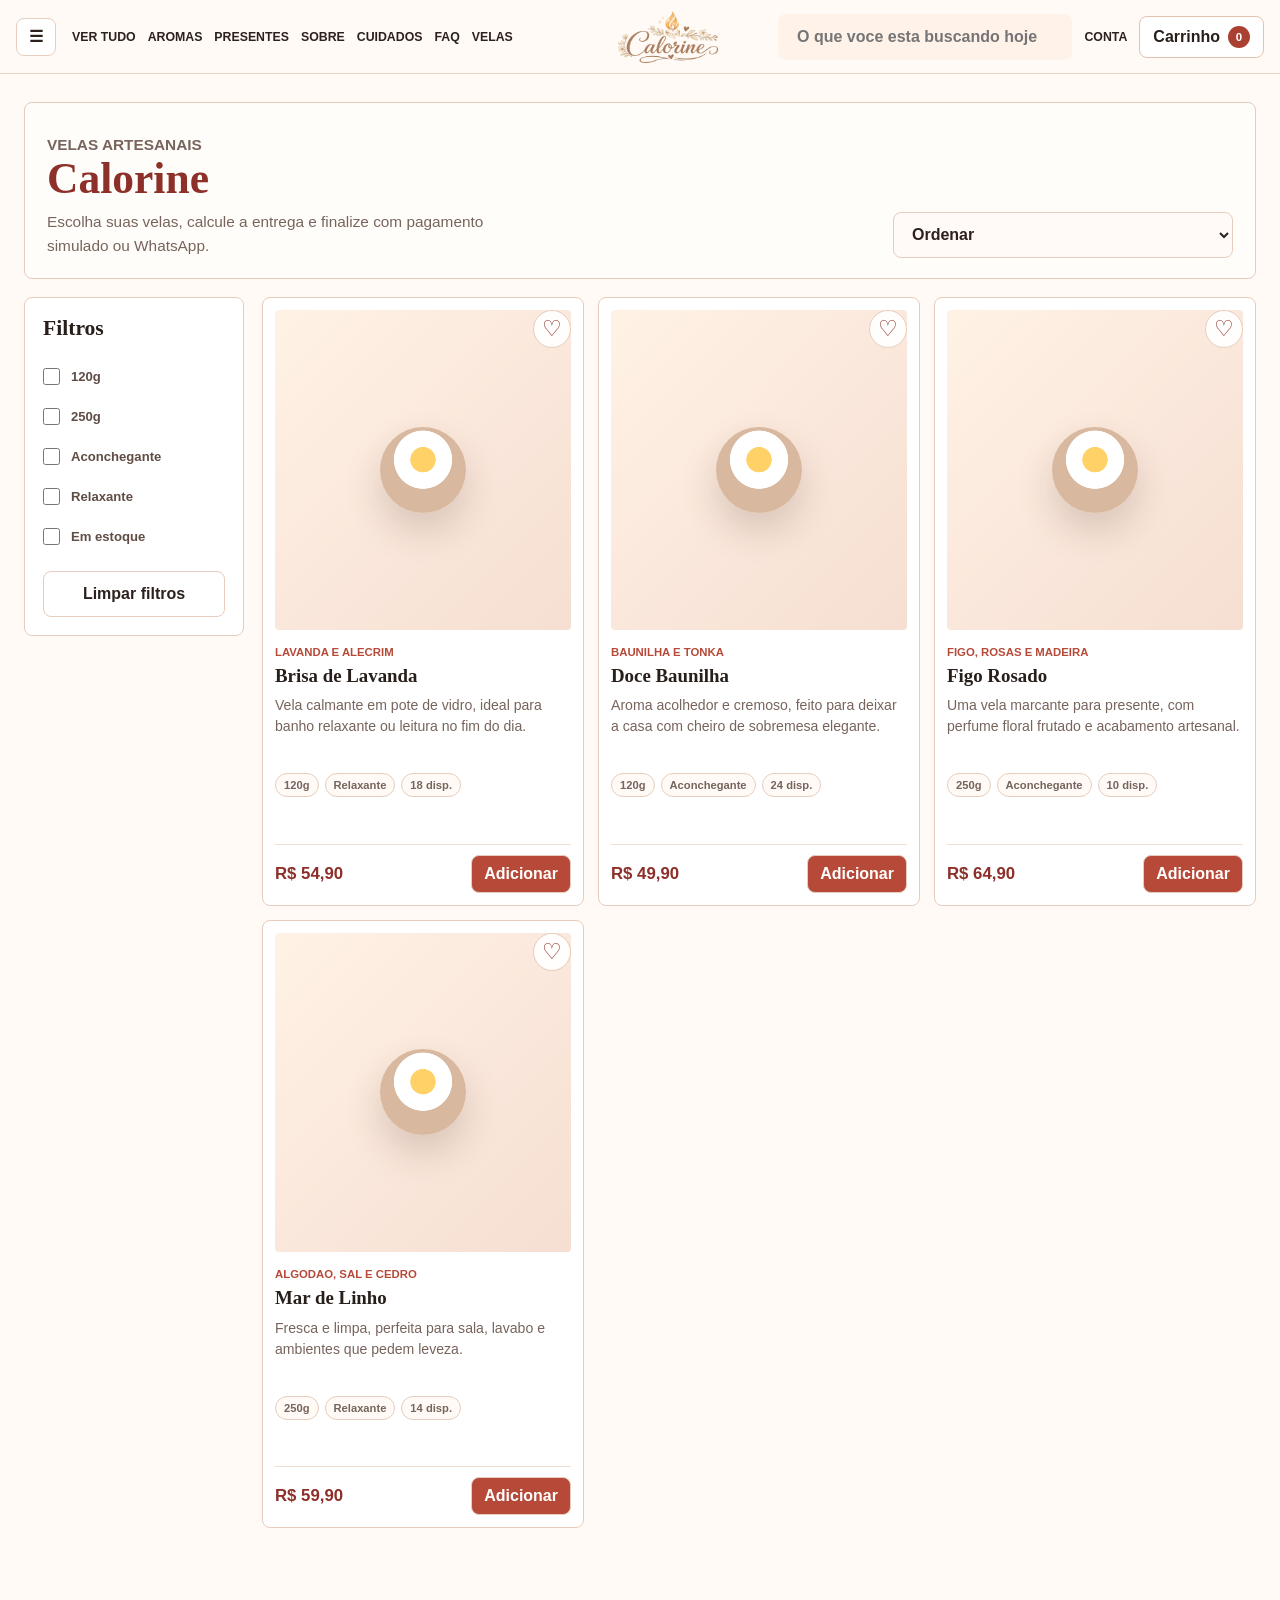
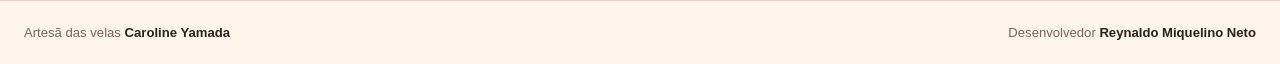
==== commit f5f0ce96: "Atualizando o site" ====
--- a/index.html
+++ b/index.html
@@ -4,7 +4,7 @@
     <meta charset="utf-8" />
     <meta name="viewport" content="width=device-width, initial-scale=1" />
     <title>Calorine Velas</title>
-    <link rel="stylesheet" href="styles.css?v=20260622-6" />
+    <link rel="stylesheet" href="styles.css?v=20260623-1" />
   </head>
   <body>
     <header class="site-header">
@@ -245,7 +245,7 @@
           <section class="confirmation-hero">
             <div><p class="eyebrow">pagamento aprovado</p><h1>Compra confirmada</h1><p>Obrigada por escolher a Calorine. O pedido ja esta disponivel em Meus pedidos.</p></div>
             <strong id="confirmationOrderNumber">CALORINE-00000</strong>
-            <a class="primary-action" href="#orders">Acompanhar pedido</a>
+            <a class="primary-action" id="trackConfirmedOrder" href="#orders">Acompanhar pedido</a>
           </section>
           <div class="confirmation-grid">
             <section><h2>Entrega</h2><p id="confirmationAddress"></p><p id="confirmationShipping"></p></section>
@@ -354,6 +354,9 @@
             <button data-admin-section="overview">Dashboard</button>
             <button data-admin-section="orders">Pedidos</button>
             <button data-admin-section="products">Produtos</button>
+            <button data-admin-section="product-create">Cadastrar produto</button>
+            <button data-admin-section="coupons">Cupons</button>
+            <button data-admin-section="coupon-create">Cadastrar cupom</button>
             <button data-admin-section="customers">Clientes</button>
             <button class="admin-logout-button" id="adminLogoutButton" type="button">Sair da conta</button>
           </aside>
@@ -374,8 +377,10 @@
                 <article><span>Vendas</span><strong id="adminTotalSales">R$ 0,00</strong></article>
                 <article><span>Produtos ativos</span><strong id="adminActiveProducts">0</strong></article>
                 <article><span>Estoque baixo</span><strong id="adminLowStock">0</strong></article>
+                <article><span>Ticket medio</span><strong id="adminAverageTicket">R$ 0,00</strong></article>
               </div>
               <section class="admin-section"><h3>Vendas por status</h3><div class="admin-sales-chart" id="adminSalesChart"></div></section>
+              <section class="admin-section"><h3>Produtos mais vendidos</h3><div class="admin-list compact" id="adminTopProducts"></div></section>
               <section class="admin-section"><h3>Pedidos recentes</h3><div class="admin-orders compact" id="adminRecentOrders"></div></section>
               <section class="admin-section"><h3>Alertas de estoque</h3><div class="admin-list compact" id="adminStockAlerts"></div></section>
             </div>
@@ -383,14 +388,28 @@
               <p class="admin-dashboard-message" id="adminDashboardMessage" hidden></p>
               <section class="admin-section">
                 <h3>Pedidos recebidos</h3>
-                <div class="admin-toolbar"><label>Buscar cliente<input id="adminOrderSearch" /></label><label>Status<select id="adminOrderStatusFilter"><option value="ALL">Todos</option><option value="PENDING_PAYMENT">Aguardando pagamento</option><option value="PAID">Pago</option><option value="CREATED">Recebido</option><option value="PREPARING">Preparando</option><option value="SHIPPED">Enviado</option><option value="DELIVERED">Entregue</option><option value="CANCELED">Cancelado</option></select></label><button class="secondary-action" id="exportOrders" type="button">Exportar CSV</button></div>
-                <div class="admin-orders-layout"><div class="admin-orders" id="adminOrders"></div><aside class="admin-order-detail" id="adminOrderDetail"><p class="empty-state">Selecione um pedido.</p></aside></div>
+                <div class="admin-toolbar"><label>Buscar cliente<input id="adminOrderSearch" /></label><label>Status<select id="adminOrderStatusFilter"><option value="ALL">Todos</option><option value="CREATED">Recebido</option><option value="PREPARING">Preparando</option><option value="SHIPPED">Enviado</option><option value="DELIVERED">Entregue</option><option value="CANCELED">Cancelado</option></select></label><button class="secondary-action" id="exportOrders" type="button">Exportar CSV</button></div>
+                <div class="admin-orders-layout"><div class="admin-orders" id="adminOrders"></div></div>
+              </section>
+            </div>
+            <div class="admin-view" data-admin-view="order-detail">
+              <section class="admin-section">
+                <div class="admin-section-head"><div><p class="eyebrow">pedido</p><h3>Detalhe do pedido</h3></div><button class="secondary-action" data-admin-section="orders" type="button">Voltar para pedidos</button></div>
+                <div class="admin-order-detail inline" id="adminOrderDetail"><p class="empty-state">Selecione um pedido.</p></div>
               </section>
             </div>
             <div class="admin-view" data-admin-view="products">
-              <div class="admin-products-grid">
+              <section class="admin-section">
+                <div class="admin-section-head"><div><p class="eyebrow">catalogo</p><h3>Produtos cadastrados</h3></div><button class="primary-action" data-admin-section="product-create" type="button">Cadastrar produto</button></div>
+                <div class="admin-list" id="adminList"></div>
+              </section>
+            </div>
+            <div class="admin-view" data-admin-view="product-create">
+              <div class="admin-products-grid single">
                 <form class="admin-form" id="productForm">
                   <input type="hidden" id="productId" /><input type="hidden" id="productImageCurrent" /><input type="hidden" id="productExtraImageOneCurrent" /><input type="hidden" id="productExtraImageTwoCurrent" />
+                  <p class="eyebrow">produto</p>
+                  <h3>Cadastro de vela</h3>
                   <label>Nome da vela<input id="productName" required /></label>
                   <label>Aroma<input id="productScent" required /></label>
                   <div class="field-row"><label>Preco<input id="productPrice" type="number" step="0.01" required /></label><label>Estoque<input id="productStock" type="number" step="1" required /></label></div>
@@ -404,7 +423,34 @@
                   <div class="form-actions"><button class="primary-action" type="submit">Salvar vela</button><button class="secondary-action" id="clearForm" type="button">Limpar</button></div>
                   <p class="form-message" id="productMessage"></p>
                 </form>
-                <section class="admin-section"><h3>Velas cadastradas</h3><div class="admin-list" id="adminList"></div></section>
+              </div>
+            </div>
+            <div class="admin-view" data-admin-view="coupons">
+              <section class="admin-section">
+                <div class="admin-section-head"><div><p class="eyebrow">descontos</p><h3>Cupons cadastrados</h3></div><button class="primary-action" data-admin-section="coupon-create" type="button">Cadastrar cupom</button></div>
+                <div class="admin-list" id="adminCoupons"></div>
+              </section>
+            </div>
+            <div class="admin-view" data-admin-view="coupon-create">
+              <div class="admin-products-grid single">
+                <form class="admin-form" id="couponForm">
+                  <input type="hidden" id="couponId" />
+                  <p class="eyebrow">descontos</p>
+                  <h3>Cadastro de cupom</h3>
+                  <label>Codigo<input id="adminCouponCode" maxlength="30" placeholder="CALORINE10" required /></label>
+                  <div class="field-row">
+                    <label>Tipo<select id="adminCouponType"><option value="PERCENTAGE">Percentual</option><option value="FIXED_AMOUNT">Valor fixo</option><option value="FREE_SHIPPING">Frete gratis</option></select></label>
+                    <label>Valor<input id="adminCouponValue" type="number" step="0.01" value="10" required /></label>
+                  </div>
+                  <div class="field-row">
+                    <label>Valor minimo<input id="adminCouponMinimum" type="number" step="0.01" value="0" required /></label>
+                    <label>Quantidade de cupons<input id="adminCouponLimit" type="number" step="1" min="1" value="1" required /></label>
+                  </div>
+                  <label>Valido ate<input id="adminCouponValidUntil" type="date" /></label>
+                  <label class="checkbox-field"><input id="adminCouponActive" type="checkbox" checked /> Cupom ativo</label>
+                  <div class="form-actions"><button class="primary-action" type="submit">Salvar cupom</button><button class="secondary-action" id="clearCouponForm" type="button">Limpar</button></div>
+                  <p class="form-message" id="couponAdminMessage"></p>
+                </form>
               </div>
             </div>
             <div class="admin-view" data-admin-view="customers"><section class="admin-section"><h3>Clientes</h3><div class="admin-list" id="adminCustomers"></div></section></div>
@@ -430,6 +476,6 @@
       </aside>
     </div>
 
-    <script src="app.js?v=20260622-6"></script>
+    <script src="app.js?v=20260708-3"></script>
   </body>
 </html>
--- a/styles.css
+++ b/styles.css
@@ -10,6 +10,210 @@
   --sage: #15803d;
   --shadow: 0 14px 36px rgba(70, 47, 31, 0.1);
   font-family: Georgia, "Times New Roman", serif;
+}
+
+.admin-order-card {
+  grid-template-columns: minmax(0, 1fr);
+  align-items: stretch;
+}
+
+.admin-order-summary {
+  min-width: 0;
+}
+
+.admin-order-summary .eyebrow,
+.admin-order-summary h3,
+.admin-order-summary p {
+  margin: 0;
+}
+
+.admin-order-summary h3 {
+  margin-top: 4px;
+  font-size: 1.25rem;
+  line-height: 1.12;
+  overflow-wrap: anywhere;
+}
+
+.admin-order-summary p {
+  margin-top: 5px;
+  line-height: 1.35;
+}
+
+.admin-order-state {
+  justify-content: flex-start;
+  align-items: center;
+}
+
+.admin-order-state .status-pill {
+  display: inline-grid;
+  min-width: 118px;
+  gap: 2px;
+  justify-items: start;
+  padding: 7px 10px;
+  line-height: 1.15;
+}
+
+.admin-order-state .status-pill small {
+  color: var(--muted);
+  font-size: 0.62rem;
+  font-weight: 900;
+  text-transform: uppercase;
+}
+
+.compact-select {
+  display: grid;
+  gap: 4px;
+  color: var(--muted);
+  font-size: 0.68rem;
+  font-weight: 900;
+  text-transform: uppercase;
+}
+
+.compact-select select {
+  min-height: 38px;
+  min-width: 150px;
+  padding: 0 10px;
+  border: 1px solid var(--line);
+  border-radius: 7px;
+  background: #fffdfa;
+  color: var(--ink);
+  font: inherit;
+  font-size: 0.82rem;
+  text-transform: none;
+}
+
+.admin-view[data-admin-view="orders"] .admin-orders-layout {
+  grid-template-columns: 1fr;
+}
+
+.admin-view[data-admin-view="orders"] .admin-order-card {
+  width: 100%;
+  cursor: pointer;
+}
+
+.admin-view[data-admin-view="orders"] .admin-order-card:focus {
+  outline: 3px solid rgba(182, 73, 56, 0.18);
+  outline-offset: 2px;
+}
+
+.admin-section-head {
+  display: flex;
+  align-items: center;
+  justify-content: space-between;
+  gap: 16px;
+  margin-bottom: 16px;
+}
+
+.admin-section-head h3,
+.admin-section-head p {
+  margin: 0;
+}
+
+.admin-section-head .primary-action,
+.admin-section-head .secondary-action {
+  width: auto;
+  min-height: 44px;
+  padding: 0 18px;
+}
+
+.admin-products-grid.single {
+  grid-template-columns: minmax(0, 760px);
+}
+
+.admin-order-detail.inline {
+  position: static;
+}
+
+.admin-products-grid.single {
+  grid-template-columns: 1fr;
+}
+
+.admin-products-grid.single .admin-form {
+  width: 100%;
+  max-width: none;
+}
+
+.form-actions {
+  display: flex;
+  flex-wrap: wrap;
+  gap: 14px;
+  align-items: center;
+}
+
+.form-actions .primary-action,
+.form-actions .secondary-action {
+  width: auto;
+  min-width: 138px;
+}
+
+.admin-item.is-low-stock {
+  border-color: #d9a39b;
+  background: #fff6f4;
+}
+
+.admin-item.is-low-stock h3,
+.admin-item.is-low-stock strong {
+  color: #96372f;
+}
+
+.product-admin-badges {
+  display: flex;
+  flex-wrap: wrap;
+  gap: 8px;
+  align-items: center;
+  margin-top: 8px;
+}
+
+.stock-alert-badge {
+  display: inline-flex;
+  align-items: center;
+  min-height: 25px;
+  padding: 5px 10px;
+  border: 1px solid #d9a39b;
+  border-radius: 999px;
+  background: #ffe9e5;
+  color: #96372f;
+  font-size: 0.72rem;
+  font-weight: 900;
+  text-transform: uppercase;
+}
+
+.admin-flow-warning {
+  margin: 0;
+  padding: 12px 14px;
+  border-left: 3px solid #c58a24;
+  border-radius: 6px;
+  background: #fff6df;
+  color: #6d4b13;
+  font-weight: 800;
+}
+
+.admin-order-history article {
+  display: grid;
+  grid-template-columns: 138px minmax(0, 1fr);
+  gap: 14px;
+  align-items: start;
+}
+
+.admin-order-history time {
+  color: var(--muted);
+  font-size: 0.86rem;
+  line-height: 1.35;
+}
+
+.admin-order-history strong {
+  display: block;
+  line-height: 1.35;
+}
+
+.admin-order-history article p {
+  margin: 6px 0 0;
+}
+
+@media (max-width: 760px) {
+  .admin-order-history article {
+    grid-template-columns: 1fr;
+  }
 }
 
 * {
@@ -1014,6 +1218,41 @@
   border: 1px solid rgba(229, 204, 188, 0.9);
   border-radius: 8px;
   background: #fff;
+}
+
+.admin-order-actions {
+  display: flex;
+  flex-wrap: wrap;
+  gap: 10px;
+  margin: 4px 0;
+}
+
+.admin-order-actions .primary-action,
+.admin-order-actions .secondary-action {
+  width: auto;
+  min-height: 42px;
+  padding: 0 18px;
+}
+
+.admin-order-history {
+  padding: 12px;
+  border: 1px solid rgba(229, 204, 188, 0.9);
+  border-radius: 8px;
+  background: #fff;
+}
+
+.admin-order-history article {
+  border-top: 1px solid rgba(229, 204, 188, 0.9);
+  padding: 10px 0;
+}
+
+.admin-order-history article:first-of-type {
+  border-top: 0;
+}
+
+.admin-order-history span,
+.admin-order-history p {
+  color: var(--muted);
 }
 
 .admin-locked {
@@ -3135,3 +3374,90 @@
     min-height: 130px;
   }
 }
+
+/* Admin order flow layout overrides */
+.admin-order-card {
+  grid-template-columns: minmax(0, 1fr);
+  align-items: stretch;
+}
+
+.admin-order-summary {
+  min-width: 0;
+}
+
+.admin-order-summary .eyebrow,
+.admin-order-summary h3,
+.admin-order-summary p {
+  margin: 0;
+}
+
+.admin-order-summary h3 {
+  margin-top: 4px;
+  font-size: 1.25rem;
+  line-height: 1.12;
+  overflow-wrap: anywhere;
+}
+
+.admin-order-summary p {
+  margin-top: 5px;
+  line-height: 1.35;
+}
+
+.admin-order-state {
+  justify-content: flex-start;
+  align-items: center;
+}
+
+.admin-order-state .status-pill {
+  display: inline-grid;
+  min-width: 118px;
+  gap: 2px;
+  justify-items: start;
+  padding: 7px 10px;
+  line-height: 1.15;
+}
+
+.admin-order-state .status-pill small {
+  color: var(--muted);
+  font-size: 0.62rem;
+  font-weight: 900;
+  text-transform: uppercase;
+}
+
+.admin-flow-warning {
+  margin: 0;
+  padding: 12px 14px;
+  border-left: 3px solid #c58a24;
+  border-radius: 6px;
+  background: #fff6df;
+  color: #6d4b13;
+  font-weight: 800;
+}
+
+.admin-order-history article {
+  display: grid;
+  grid-template-columns: 138px minmax(0, 1fr);
+  gap: 14px;
+  align-items: start;
+}
+
+.admin-order-history time {
+  color: var(--muted);
+  font-size: 0.86rem;
+  line-height: 1.35;
+}
+
+.admin-order-history strong {
+  display: block;
+  line-height: 1.35;
+}
+
+.admin-order-history article p {
+  margin: 6px 0 0;
+}
+
+@media (max-width: 760px) {
+  .admin-order-history article {
+    grid-template-columns: 1fr;
+  }
+}
